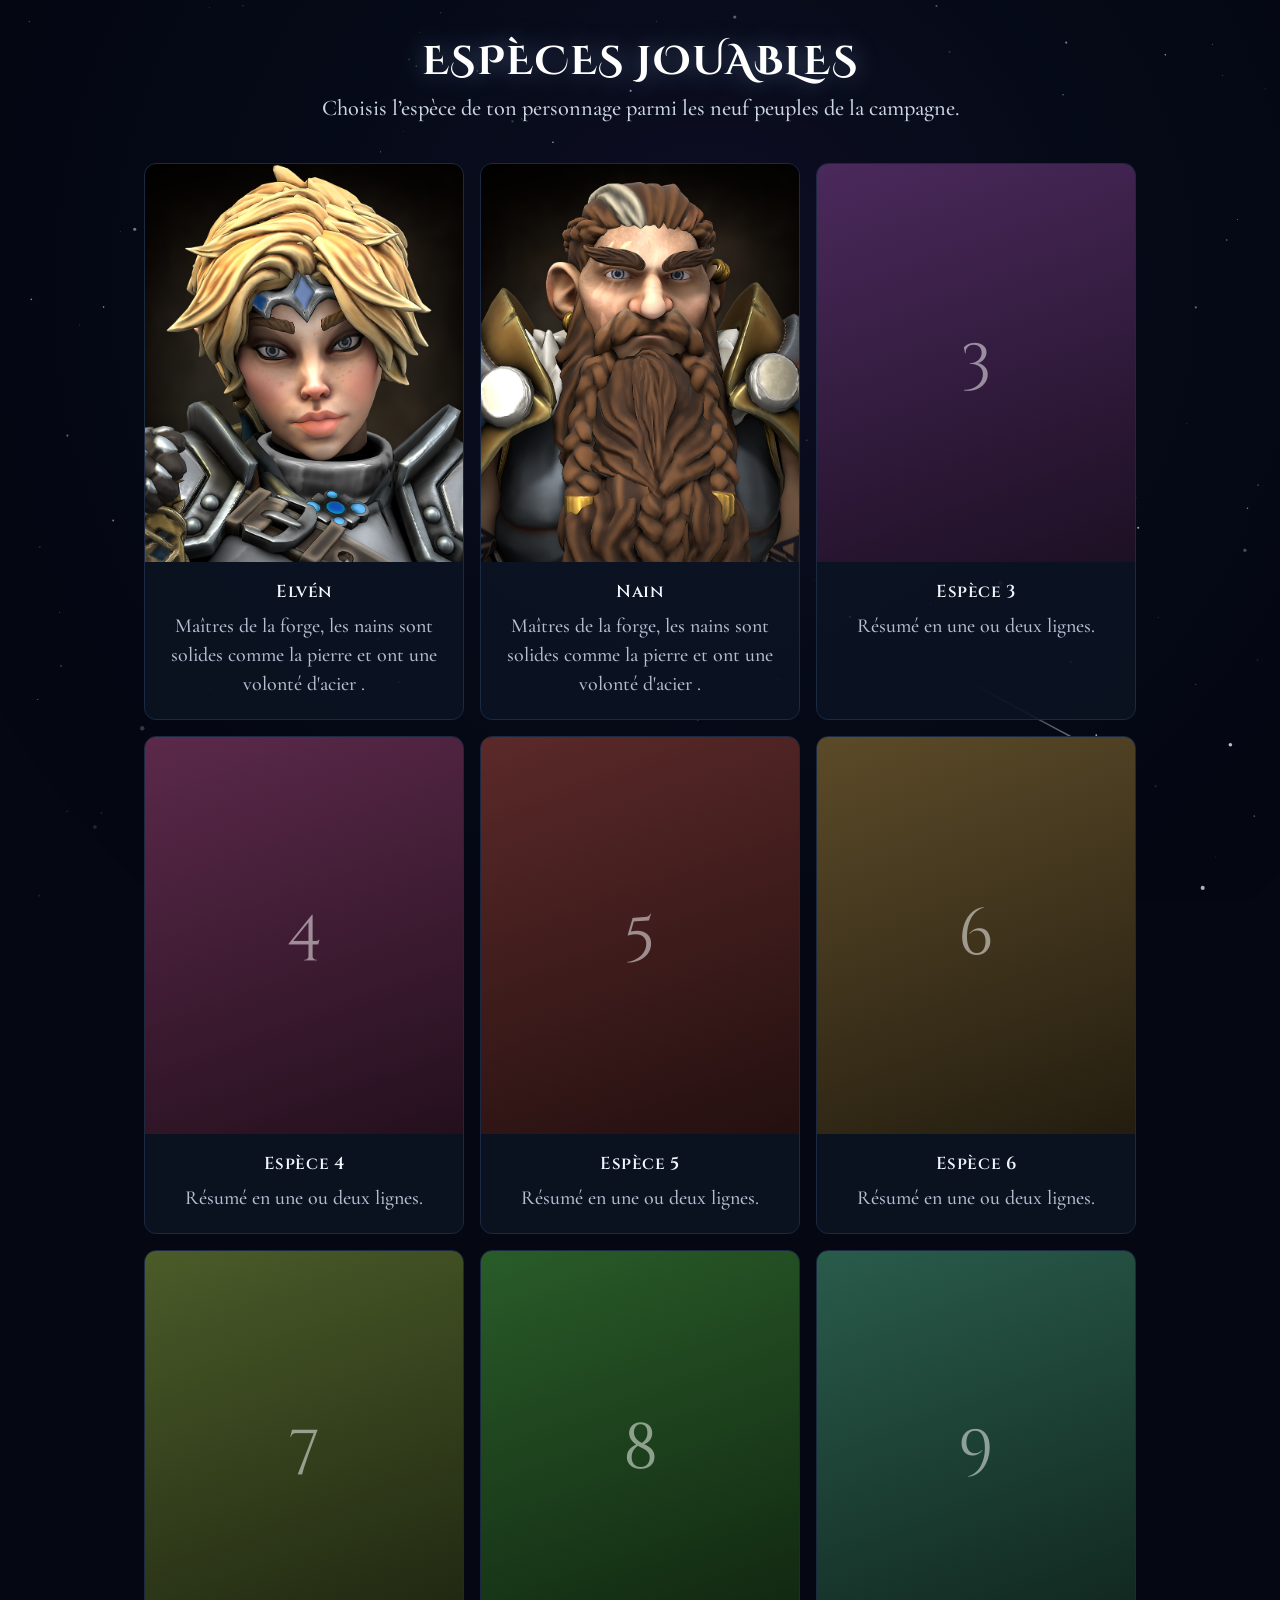
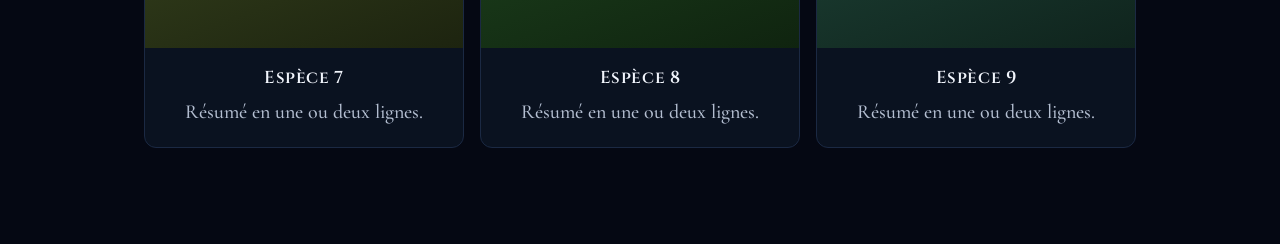
==== index.html @ f1a0ba64 "Modification du texte dans des fichiers js" ====
<!DOCTYPE html>
<html lang="fr">
<head>
<meta charset="utf-8">
<meta name="viewport" content="width=device-width, initial-scale=1, viewport-fit=cover">
<title>Espèces jouables</title>
<link rel="preconnect" href="https://fonts.googleapis.com">
<link rel="preconnect" href="https://fonts.gstatic.com" crossorigin>
<link rel="stylesheet" href="https://fonts.googleapis.com/css2?family=Cinzel:wght@600&family=Cinzel+Decorative:wght@700&family=Cormorant+Garamond:ital,wght@0,500;0,600;1,500&family=Inter:wght@400;500;600&display=swap">
<style>
:root{--bg:#050813;--panel:#0c1424;--panel-2:#101b30;--line:#1b2943;--text:#e9eef7;--muted:#b3bed0;--accent:#86cdf5;
--accent-soft:color-mix(in srgb,var(--accent) 14%,var(--bg));--accent-line:color-mix(in srgb,var(--accent) 38%,var(--bg));
--f-display:'Cinzel Decorative','Cinzel',Georgia,serif;--f-head:'Cinzel',Georgia,serif;--f-prose:'Cormorant Garamond',Georgia,serif;--f-ui:'Inter',system-ui,-apple-system,'Segoe UI',sans-serif;color-scheme:dark}
*{box-sizing:border-box}
html{scroll-padding-top:env(safe-area-inset-top,0px)}
body{margin:0;background:var(--bg);color:var(--text);font:15px/1.6 var(--f-ui);-webkit-font-smoothing:antialiased}
a{color:inherit}
:focus-visible{outline:2px solid var(--accent);outline-offset:2px}
#sky{position:fixed;inset:0;width:100%;height:100%;z-index:0;pointer-events:none}
.page{position:relative;z-index:1;max-width:1080px;margin:0 auto;min-height:100vh;padding:40px max(20px,env(safe-area-inset-right,0px)) 96px max(20px,env(safe-area-inset-left,0px))}
.page.wide{max-width:none;padding-inline:clamp(20px,4vw,64px)}
.tagline{margin:0;font-family:var(--f-prose);font-size:1.4rem;font-weight:500;line-height:1.4;color:#cdd6e5}
/* Accueil */
.pagehead{display:grid;justify-items:center;gap:8px;text-align:center;margin-bottom:40px}
.pagehead h1{margin:0;font-family:var(--f-display);font-weight:700;font-size:clamp(1.6rem,4.5vw,2.5rem);line-height:1.1;letter-spacing:.04em;text-transform:uppercase;color:#fff;text-shadow:0 0 24px rgba(160,200,255,.4);text-wrap:balance}
.grid{display:flex;flex-wrap:wrap;justify-content:center;gap:16px}
.card{flex:1 1 260px;max-width:320px;min-width:0;display:flex;flex-direction:column;text-align:center;overflow:hidden;border:1px solid var(--line);border-radius:12px;background:color-mix(in srgb,var(--panel) 86%,transparent);text-decoration:none;transition:border-color .15s,transform .15s}
.card:hover{border-color:var(--accent-line);transform:translateY(-2px)}
.card-img{width:100%;aspect-ratio:4/5;display:grid;place-items:center;overflow:hidden;background:linear-gradient(160deg,hsl(var(--h) 38% 26%),hsl(var(--h) 40% 10%))}
.card-img span{font-family:var(--f-display);font-size:4rem;color:rgba(255,255,255,.5)}
.card-img img{display:block;width:100%;height:100%;object-fit:cover;transition:transform .3s}
.card:hover .card-img img{transform:scale(1.04)}
.card-body{display:grid;gap:6px;padding:16px 18px 20px}
.card h3{margin:0;font-family:var(--f-head);font-weight:600;font-size:1.08rem;letter-spacing:.03em;color:#f1f5fc}
.card p{margin:0;font-family:var(--f-prose);font-weight:500;font-size:1.25rem;line-height:1.45;color:var(--muted);display:-webkit-box;-webkit-line-clamp:3;-webkit-box-orient:vertical;overflow:hidden}
/* Fiche */
.crumbs{display:flex;flex-wrap:wrap;align-items:center;gap:8px;margin-bottom:22px;font-size:13px;color:var(--muted)}
.crumbs a{color:var(--accent);text-decoration:none}.crumbs a:hover{text-decoration:underline}
.col{min-width:0}
.ph{margin-bottom:28px}
.eyebrow{margin:0 0 6px;font-size:11px;letter-spacing:.18em;text-transform:uppercase;color:var(--accent);font-weight:600}
.ph h1{margin:0;font-family:var(--f-head);font-weight:600;font-size:clamp(1.8rem,5vw,2.8rem);letter-spacing:.03em;line-height:1.15;overflow-wrap:anywhere}
.lede{margin:10px 0 0;font-family:var(--f-prose);font-style:italic;font-weight:500;font-size:1.45rem;color:#d0d9e8}
.tags{display:flex;flex-wrap:wrap;gap:6px;margin-top:14px}
.tag{padding:3px 10px;border:1px solid var(--accent-line);background:var(--accent-soft);color:var(--accent);font-size:11px;letter-spacing:.1em;text-transform:uppercase;font-weight:600;border-radius:4px}
.entry-grid{display:grid;grid-template-columns:minmax(0,1fr) clamp(300px,24vw,400px);gap:clamp(24px,4vw,56px);align-items:start}
.prose{min-width:0;font-family:var(--f-prose);font-size:1.45rem;font-weight:500;line-height:1.65;color:#f3f6fb;text-rendering:optimizeLegibility}
.prose p{margin:0 0 1em}
.prose h3{margin:1.8em 0 .5em;font-family:var(--f-head);font-weight:600;font-size:1.02rem;letter-spacing:.1em;text-transform:uppercase;color:var(--accent)}
.prose h3:first-child{margin-top:0}
.lvl{display:inline-block;margin-right:8px;padding:1px 8px;border-radius:4px;background:var(--panel-2);border:1px solid var(--line);font:600 11px/1.6 var(--f-ui);letter-spacing:.08em;text-transform:uppercase;color:var(--accent);vertical-align:2px}
.tablewrap{overflow-x:auto;border:1px solid var(--line);border-radius:12px;background:color-mix(in srgb,var(--panel) 80%,transparent)}
.dons{width:100%;border-collapse:collapse;font-size:1.25rem;line-height:1.45}
.dons th,.dons td{padding:12px 14px;text-align:left;vertical-align:top;border-bottom:1px solid var(--line)}
.dons tbody tr:last-child>*{border-bottom:0}
.dons thead th{background:var(--panel-2);font:600 11px/1.4 var(--f-ui);letter-spacing:.12em;text-transform:uppercase;color:var(--accent)}
.dons .d-lvl{width:1%;white-space:nowrap}
.dons .d-lvl .lvl{margin:0}
.dons .d-name{font-family:var(--f-head);font-weight:600;font-size:1.1rem;letter-spacing:.02em;color:#f1f5fc}
.dons .d-row{cursor:pointer;transition:background .15s}
.dons .d-row:hover{background:var(--accent-soft)}
.d-btn{display:flex;width:100%;align-items:center;justify-content:space-between;gap:12px;margin:0;padding:0;border:0;background:none;color:inherit;font:inherit;text-align:left;cursor:pointer}
.d-btn i{flex:none;width:8px;height:8px;margin:-3px 4px 0 0;border:solid var(--accent);border-width:0 2px 2px 0;transform:rotate(45deg);transition:transform .2s}
.d-link{text-decoration:none}
.d-link i{margin-top:0;transform:rotate(-45deg);transition:transform .2s}
.dons .d-row:hover .d-link i{transform:translateX(3px) rotate(-45deg)}
.body{min-width:0}
.tabs{display:flex;flex-wrap:wrap;gap:4px;margin:0 0 26px;border-bottom:1px solid var(--line)}
.tabs a{display:inline-flex;align-items:center;gap:8px;margin-bottom:-1px;padding:11px 16px;border-bottom:2px solid transparent;font:600 12px/1 var(--f-ui);letter-spacing:.12em;text-transform:uppercase;color:var(--muted);text-decoration:none;white-space:nowrap;transition:color .15s}
.tabs a:hover{color:var(--text)}
.tabs a[aria-current="page"]{color:var(--accent);border-bottom-color:var(--accent)}
.tabs small{padding:1px 7px;border-radius:10px;background:var(--panel-2);border:1px solid var(--line);font:600 10px/1.6 var(--f-ui);letter-spacing:.04em;color:var(--muted)}
.legacy{margin-left:8px;padding:1px 7px;border:1px solid var(--line);border-radius:4px;font:600 10px/1.6 var(--f-ui);font-style:normal;letter-spacing:.08em;text-transform:uppercase;color:var(--muted)}
.filtres{display:flex;flex-wrap:wrap;align-items:center;gap:10px;margin-bottom:12px}
.filtres input[type=search],.filtres select{height:40px;padding:0 12px;border:1px solid var(--line);border-radius:8px;background:var(--panel-2);color:var(--text);font:500 14px var(--f-ui)}
.filtres input[type=search]{flex:1 1 200px;min-width:0}
.filtres select{flex:0 1 170px;min-width:0}
.f-chk{display:inline-flex;align-items:center;gap:8px;font:500 14px var(--f-ui);color:var(--text);cursor:pointer}
.f-chk input{width:16px;height:16px;accent-color:var(--accent)}
.f-bar{display:flex;flex-wrap:wrap;align-items:center;justify-content:space-between;gap:10px;margin-bottom:16px}
.f-bar div{display:flex;flex-wrap:wrap;gap:6px}
.prose .f-count{margin:0;font:500 13px var(--f-ui);color:var(--muted)}
.prose .f-none{font:500 14px var(--f-ui);color:var(--muted)}
.f-btn{height:34px;padding:0 12px;border:1px solid var(--line);border-radius:8px;background:none;color:var(--muted);font:600 12px var(--f-ui);cursor:pointer}
.f-btn:hover{color:var(--text);border-color:var(--accent-line)}
.grp{margin:0 0 14px;border:1px solid var(--line);border-radius:12px;overflow:hidden;background:color-mix(in srgb,var(--panel) 80%,transparent)}
.grp[hidden],.d-row[hidden]{display:none}
.grp summary{display:flex;align-items:center;gap:10px;padding:13px 16px;list-style:none;cursor:pointer;background:var(--panel-2);font:600 12px/1 var(--f-ui);letter-spacing:.12em;text-transform:uppercase;color:var(--accent)}
.grp summary::-webkit-details-marker{display:none}
.grp summary::after{content:"";margin-left:auto;width:8px;height:8px;border:solid var(--accent);border-width:0 2px 2px 0;transform:rotate(45deg);transition:transform .2s}
.grp[open] summary::after{transform:rotate(-135deg)}
.grp summary .lvl{margin:0}
.g-count{padding:1px 8px;border:1px solid var(--line);border-radius:10px;font:600 10px/1.6 var(--f-ui);letter-spacing:.04em;color:var(--muted)}
.grp .tablewrap{border:0;border-top:1px solid var(--line);border-radius:0;background:none}
.dons .d-pre,.dons .d-src{font-size:1.05rem;color:#c3cde0}
.dons .d-src{white-space:nowrap}
.herit tbody tr:nth-child(odd){background:color-mix(in srgb,var(--panel) 92%,transparent)}
.herit tbody tr:nth-child(even){background:color-mix(in srgb,var(--accent) 10%,var(--panel-2))}
.herit .d-name{width:24%;min-width:150px}
.h-src{display:block;margin-top:5px;font:500 11px/1.4 var(--f-ui);letter-spacing:.03em;color:var(--muted)}
.herit .h-txt{min-width:280px;font-size:1.15rem;line-height:1.5;color:#f3f6fb}
.herit .h-txt p{margin:0 0 .6em}
.herit .h-txt p:last-child{margin:0}
.infobox{position:relative;border:1px solid var(--line);border-radius:12px;overflow:hidden;background:color-mix(in srgb,var(--panel) 90%,transparent)}
.ib-head{display:grid;gap:2px;padding:14px 16px;background:var(--panel-2);border-bottom:1px solid var(--line)}
.ib-head span{font-size:11px;letter-spacing:.16em;text-transform:uppercase;color:var(--accent);font-weight:600}
.ib-head strong{font-family:var(--f-head);font-size:1.1rem;font-weight:600;letter-spacing:.03em}
.infobox dl{display:grid;grid-template-columns:minmax(90px,38%) minmax(0,1fr);gap:10px 14px;margin:0;padding:16px}
.infobox dt{font-size:11px;letter-spacing:.1em;text-transform:uppercase;color:var(--muted);padding-top:3px}
.infobox dd{margin:0;font-family:var(--f-prose);font-weight:500;font-size:1.25rem;line-height:1.35;color:#f3f6fb}
.refs{margin-top:48px;display:flex;flex-wrap:wrap;gap:12px}
.chip{display:inline-flex;flex-direction:column;padding:8px 14px;border:1px solid var(--line);border-radius:10px;background:color-mix(in srgb,var(--panel) 86%,transparent);text-decoration:none;font-weight:500}
.chip:hover{border-color:var(--accent-line)}
.chip small{font-size:10px;letter-spacing:.14em;text-transform:uppercase;color:var(--accent)}
@media (max-width:900px){.tabs{flex-wrap:nowrap;overflow-x:auto}.entry-grid{grid-template-columns:minmax(0,1fr) 230px;gap:22px}.infobox dl{grid-template-columns:minmax(0,1fr);gap:0;padding:12px 14px}.infobox dt{padding:8px 0 0}.infobox dd{padding-bottom:2px}.ib-head{padding:12px 14px}.page{padding-top:24px}}
@media (max-width:640px){.entry-grid{grid-template-columns:minmax(0,1fr);gap:24px}.col{display:contents}.infobox{order:1}.body{order:2}.infobox .card-img{aspect-ratio:16/7;max-height:200px}.infobox .card-img img{object-position:50% 25%}.infobox .card-img span{font-size:2.5rem}.infobox dl{grid-template-columns:minmax(90px,38%) minmax(0,1fr);gap:10px 14px;padding:16px}.infobox dt{padding-top:3px}}
@media (prefers-reduced-motion:reduce){*{transition:none!important}}
</style>
</head>
<body>
<canvas id="sky" aria-hidden="true"></canvas>
<main class="page" id="view"></main>
<script src="data/elven_ancestry.js"></script>
<script src="data/elven_dons.js"></script>
<script src="data/elven_heritages.js"></script>
<script src="data/nain_ancestry.js"></script>
<script src="data/nain_dons.js"></script>
<script src="data/nain_heritages.js"></script>
<script src="data/page.js"></script>
<script>
  ELVÉN.heritages = ELVÉN_HERITAGES;
  ELVÉN.dons = ELVÉN_DONS;
</script>
<script>
  NAIN.heritages = NAIN_HERITAGES;
  NAIN.dons = NAIN_DONS;
</script>
<script>
/* ===== MODIFIE ICI : une entrée par espèce =====
   nom, image (chemin ou lien, ex. "images/elfe.jpg"), accroche, resume (texte de la carte),
   description (paragraphes), tags (traits PF2e), pv, taille, vitesse, bonus, defauts, vision,
   langues, languesSup, infos (lignes supplémentaires [libellé, valeur]),
   capacites / heritages (titre + texte), dons (niveau + titre + texte).
   Un champ laissé vide n’est pas affiché. */

const ESPECES=[ELVÉN,NAIN,...[3,4,5,6,7,8,9].map(n=>({
  nom:"Espèce "+n,
  image:"",
  accroche:"Une courte phrase d’ambiance",
  resume:"Résumé en une ou deux lignes.",
  description:["Premier paragraphe de description : apparence, culture, place dans le monde.","Deuxième paragraphe si besoin."],
  tags:["Humanoïde"],
  pv:"8",
  taille:"M",
  vitesse:"7,5 m",
  bonus:"Libre, Libre",
  defauts:"Aucun",
  vision:"Normale",
  langues:"Commun",
  languesSup:"Selon l’Intelligence",
  infos:[],
  capacites:[{titre:"Capacité spéciale",texte:"Description de la capacité."}],
  heritages:[{titre:"Héritage 1",texte:"Description de l’héritage."},{titre:"Héritage 2",texte:"Description de l’héritage."}],
  dons:[{niveau:1,titre:"Don d’ascendance",texte:"Description du don."},{niveau:5,titre:"Don d’ascendance",texte:"Description du don."}]
}))];
/* ===== FIN DE LA ZONE À MODIFIER ===== */

const view=document.getElementById("view");
const esc=s=>String(s).replace(/[&<>"]/g,c=>({"&":"&amp;","<":"&lt;",">":"&gt;",'"':"&quot;"}[c]));
const html=s=>String(s); /* contenu : le HTML (<b>, <i>, <a>…) est conservé tel quel */
const txt=s=>String(s).replace(/<[^>]*>/g,""); /* texte sans balises (titre de l’onglet, adresses, recherche) */
const slug=n=>txt(n).toLowerCase().normalize("NFD").replace(/[\u0300-\u036f]/g,"").replace(/[^a-z0-9]+/g,"-").replace(/^-|-$/g,"");
const hue=i=>(i*40+200)%360;
const portrait=(e,i)=>`<div class="card-img" style="--h:${hue(i)}">${e.image?`<img src="${esc(e.image)}" alt="${esc(txt(e.nom))}" loading="lazy">`:`<span>${i+1}</span>`}</div>`;
const section=(t,a)=>a&&a.length?`<h3>${t}</h3>`+a.map(x=>`<p><strong>${html(x.titre)}.</strong> ${html(x.texte)}</p>`).join(""):"";
const liste=(e,k)=>k==="don"?[...(e.dons||[])].sort((x,y)=>x.niveau-y.niveau):k==="heritage"?(e.heritages||[]):[];
const lien=(e,k,x)=>`<a class="d-btn d-link" href="#/${slug(e.nom)}/${k}/${slug(x.titre)}"><span>${html(x.titre)}${x.legacy?` <em class="legacy">Legacy</em>`:""}${(x.traits||[]).includes("Uncommon")?` <em class="legacy">Uncommon</em>`:""}</span><i aria-hidden="true"></i></a>`;
const sousSections=e=>e.heritages&&e.heritages.length?`<div class="tablewrap"><table class="dons herit"><thead><tr><th>Héritage</th><th>Description</th></tr></thead><tbody>`+liste(e,"heritage").map(x=>`<tr><th scope="row" class="d-name">${html(x.titre)}${x.legacy?` <em class="legacy">Legacy</em>`:""}${x.source?`<span class="h-src">${html(x.source)}</span>`:""}</th><td class="h-txt">${[].concat(x.texte).map(t=>`<p>${html(t)}</p>`).join("")}</td></tr>`).join("")+`</tbody></table></div>`:"";
const norm=t=>txt(t).toLowerCase().normalize("NFD").replace(/[\u0300-\u036f]/g,"");
const livre=t=>String(t||"").replace(/\s+pg\..*$/,"").trim();
const F={q:"",r:"",s:"",p:false};
const ligneDon=(e,x)=>`<tr class="d-row" data-n="${esc(norm(x.titre))}" data-r="${(x.traits||[]).includes("Uncommon")?"uncommon":"common"}" data-s="${esc(norm(livre(x.source)))}" data-p="${x.prereq?1:0}"><th scope="row" class="d-name">${lien(e,"don",x)}</th><td class="d-pre">${html(x.prereq||"—")}</td><td class="d-src">${html(livre(x.source))}</td></tr>`;
const feats=e=>{
  if(!(e.dons&&e.dons.length))return"";
  const L=liste(e,"don"),livres=[...new Set(L.map(x=>livre(x.source)).filter(Boolean))].sort(),niveaux=[...new Set(L.map(x=>x.niveau))];
  return `<div class="filtres" role="search"><input type="search" id="f-q" placeholder="Rechercher un don…" aria-label="Rechercher un don" autocomplete="off"><select id="f-rare" aria-label="Rareté"><option value="">Toutes raretés</option><option value="common">Common</option><option value="uncommon">Uncommon</option></select><select id="f-src" aria-label="Livre source"><option value="">Tous les livres</option>${livres.map(l=>`<option value="${esc(norm(l))}">${html(l)}</option>`).join("")}</select><label class="f-chk"><input type="checkbox" id="f-pre"> Sans prérequis</label></div>
  <div class="f-bar"><p class="f-count" id="f-count" aria-live="polite"></p><div><button type="button" class="f-btn" id="f-reset">Réinitialiser</button><button type="button" class="f-btn" data-fold="open">Tout déplier</button><button type="button" class="f-btn" data-fold="close">Tout replier</button></div></div>`
  +niveaux.map(n=>{const g=L.filter(x=>x.niveau===n);return `<details class="grp" open><summary><span class="lvl">${html(n)}</span>Niveau ${html(n)}<span class="g-count">${g.length}</span></summary><div class="tablewrap"><table class="dons"><thead><tr><th>Don</th><th>Prérequis</th><th>Source</th></tr></thead><tbody>${g.map(x=>ligneDon(e,x)).join("")}</tbody></table></div></details>`}).join("")
  +`<p class="f-none" id="f-none" hidden>Aucun don ne correspond à ces filtres.</p>`;
};
function filtrer(){
  const q=norm(F.q).trim();let tot=0,vis=0;
  view.querySelectorAll(".grp").forEach(g=>{
    let n=0;
    g.querySelectorAll(".d-row").forEach(r=>{tot++;const d=r.dataset,ok=(!q||d.n.includes(q))&&(!F.r||d.r===F.r)&&(!F.s||d.s===F.s)&&(!F.p||d.p==="0");r.hidden=!ok;if(ok)n++});
    g.hidden=n===0;vis+=n;const c=g.querySelector(".g-count");if(c)c.textContent=n;
  });
  const c=document.getElementById("f-count");if(c)c.textContent=vis===tot?tot+" dons":vis+" / "+tot+" dons";
  const z=document.getElementById("f-none");if(z)z.hidden=vis>0;
}
function initFiltres(){
  const set=(id,k,v)=>{const el=document.getElementById(id);if(el)el[k]=v};
  set("f-q","value",F.q);set("f-rare","value",F.r);set("f-src","value",F.s);set("f-pre","checked",F.p);
  filtrer();
}
view.addEventListener("input",e=>{if(e.target.id==="f-q"){F.q=e.target.value;filtrer()}});
view.addEventListener("change",e=>{const t=e.target;if(t.id==="f-rare")F.r=t.value;else if(t.id==="f-src")F.s=t.value;else if(t.id==="f-pre")F.p=t.checked;else return;filtrer()});
view.addEventListener("click",e=>{
  const b=e.target.closest("button");if(!b)return;
  if(b.id==="f-reset"){Object.assign(F,{q:"",r:"",s:"",p:false});initFiltres()}
  else if(b.dataset.fold)view.querySelectorAll(".grp").forEach(g=>g.open=b.dataset.fold==="open");
});
const STATS=[["pv","Points de vie"],["taille","Taille"],["vitesse","Vitesse"],["bonus","Bonus de carac."],["defauts","Défaut de carac."],["vision","Vision"],["langues","Langues"]];

function accueil(){
  document.title=txt(TITRE);
  view.className="page";
  view.innerHTML=`<header class="pagehead"><h1>${html(TITRE)}</h1><p class="tagline">${html(INTRO)}</p></header>
  <div class="grid">${ESPECES.map((e,i)=>`<a class="card" href="#/${slug(e.nom)}">${portrait(e,i)}<div class="card-body"><h3>${html(e.nom)}</h3><p>${html(e.resume)}</p></div></a>`).join("")}</div>`;
}
const ONGLETS=[["presentation","Présentation"],["heritages","Héritages"],["dons","Dons"]];
const descr=t=>typeof t==="string"?`<p>${html(t)}</p>`:`<h3>${html(t.titre)}</h3>${[].concat(t.texte).map(p=>`<p>${html(p)}</p>`).join("")}`;
function fiche(i,tab="presentation"){
  const e=ESPECES[i],p=ESPECES[(i+ESPECES.length-1)%ESPECES.length],n=ESPECES[(i+1)%ESPECES.length];
  const rows=[...STATS.map(([k,l])=>[l,e[k]]),...(e.infos||[])].filter(([,v])=>v);
  const panneaux={
    presentation:()=>(e.description||[]).map(descr).join("")+section("Capacités spéciales",e.capacites),
    heritages:()=>sousSections(e)||"<p>Aucun héritage renseigné.</p>",
    dons:()=>feats(e)||"<p>Aucun don renseigné.</p>"
  };
  const nb={heritages:(e.heritages||[]).length,dons:(e.dons||[]).length};
  document.title=txt(e.nom+" – "+TITRE);
  view.className="page wide";
  view.innerHTML=`<div class="crumbs"><a href="#/">Accueil</a><span>›</span><span>${html(e.nom)}</span></div>
  <div class="entry-grid"><div class="col"><div class="ph"><p class="eyebrow">Espèce</p><h1>${html(e.nom)}</h1><p class="lede">${html(e.accroche)}</p><div class="tags">${(e.tags||[]).map(t=>`<span class="tag">${html(t)}</span>`).join("")}</div></div>
  <div class="body"><nav class="tabs" aria-label="Sections de la fiche">${ONGLETS.map(([k,l])=>`<a href="#/${slug(e.nom)}${k==="presentation"?"":"/"+k}"${k===tab?' aria-current="page"':""}>${l}${nb[k]?`<small>${nb[k]}</small>`:""}</a>`).join("")}</nav>
  <div class="prose">${panneaux[tab]()}</div></div></div>
  <aside class="infobox">${portrait(e,i)}<div class="ib-head"><span>Espèce</span><strong>${html(e.nom)}</strong></div><dl>${rows.map(([k,v])=>`<dt>${html(k)}</dt><dd>${html(v)}</dd>`).join("")}</dl></aside></div>
  <div class="refs"><a class="chip" href="#/${slug(p.nom)}"><small>Précédente</small>${html(p.nom)}</a><a class="chip" href="#/${slug(n.nom)}"><small>Suivante</small>${html(n.nom)}</a></div>`;
  if(tab==="dons")initFiltres();
}
function detail(i,k,j){
  const e=ESPECES[i],L=liste(e,k),x=L[j],p=L[(j+L.length-1)%L.length],n=L[(j+1)%L.length];
  const label=k==="don"?"Don d’ascendance":"Héritage",u=y=>`#/${slug(e.nom)}/${k}/${slug(y.titre)}`;
  document.title=txt(x.titre+" – "+e.nom+" – "+TITRE);
  view.className="page";
  view.innerHTML=`<div class="crumbs"><a href="#/">Accueil</a><span>›</span><a href="#/${slug(e.nom)}">${html(e.nom)}</a><span>›</span><span>${html(x.titre)}</span></div>
  <div class="ph"><p class="eyebrow">${label} · ${html(e.nom)}</p><h1>${html(x.titre)}</h1>${(tg=>tg.length?`<div class="tags">${tg.map(t=>`<span class="tag">${html(t)}</span>`).join("")}</div>`:"")([...(k==="don"?["Niveau "+x.niveau]:[]),...(x.action?[x.action]:[]),...(x.traits||[]),...(x.legacy?["Legacy Content"]:[])])}</div>
  <div class="prose">${x.prereq?`<p><strong>Prerequisites</strong> ${html(x.prereq)}</p>`:""}${(x.meta||[]).map(([a,b])=>`<p><strong>${html(a)}</strong> ${html(b)}</p>`).join("")}${[].concat(x.texte).map(t=>`<p>${html(t)}</p>`).join("")}${x.source?`<p><em>Source: ${html(x.source)}</em></p>`:""}</div>
  <div class="refs"><a class="chip" href="#/${slug(e.nom)}/${k==="don"?"dons":"heritages"}"><small>Retour</small>${k==="don"?"Dons":"Héritages"} · ${html(e.nom)}</a>${L.length>1?`<a class="chip" href="${u(p)}"><small>Précédent</small>${html(p.titre)}</a><a class="chip" href="${u(n)}"><small>Suivant</small>${html(n.titre)}</a>`:""}</div>`;
}
function route(){
  const q=location.hash.replace(/^#\/?/,"").split("/").map(decodeURIComponent);
  const i=ESPECES.findIndex(e=>slug(e.nom)===q[0]);
  const j=i>=0?liste(ESPECES[i],q[1]).findIndex(x=>slug(x.titre)===q[2]):-1;
  j>=0?detail(i,q[1],j):i>=0?fiche(i,["heritages","dons"].includes(q[1])?q[1]:"presentation"):accueil();
  scrollTo(0,0);
}
view.addEventListener("click",e=>{const r=e.target.closest(".d-row");if(!r||e.target.closest("a"))return;const a=r.querySelector("a");if(a)a.click()});
addEventListener("hashchange",route);
route();

/* Ciel étoilé */
(()=>{
  const c=document.getElementById("sky"),x=c.getContext("2d"),RM=matchMedia("(prefers-reduced-motion: reduce)").matches;
  let W,H,stars=[],shots=[],last=0,next=0,raf=0;
  function build(){
    const d=Math.min(devicePixelRatio||1,2);W=innerWidth;H=innerHeight;c.width=W*d;c.height=H*d;x.setTransform(d,0,0,d,0,0);
    stars=Array.from({length:Math.min(900,Math.round(W*H/7500))},()=>{const b=Math.random()<.06;return{x:Math.random()*W,y:Math.random()*H,r:b?1.5+Math.random()*.8:.35+Math.random()*.75,a:.3+Math.random()*.6,ph:Math.random()*6.28,sp:.5+Math.random()*1.5,b}});
    draw(0,0);
  }
  function draw(t,dt){
    x.clearRect(0,0,W,H);
    const g=x.createRadialGradient(W*.55,H*.32,0,W*.55,H*.32,Math.max(W,H)*.65);
    g.addColorStop(0,"rgba(72,52,130,.17)");g.addColorStop(.5,"rgba(24,40,90,.07)");g.addColorStop(1,"rgba(5,8,19,0)");
    x.globalAlpha=1;x.fillStyle=g;x.fillRect(0,0,W,H);
    for(const s of stars){const tw=RM?1:.62+.38*Math.sin(t/1000*s.sp+s.ph);x.globalAlpha=Math.min(1,s.a*tw);x.fillStyle=s.b?"#fff":"#d9e6ff";x.beginPath();x.arc(s.x,s.y,s.r,0,6.2832);x.fill()}
    x.globalAlpha=1;
    for(let k=shots.length-1;k>=0;k--){
      const o=shots[k];o.age+=dt;if(o.age>o.life){shots.splice(k,1);continue}
      const hx=o.x+o.vx*o.age,hy=o.y+o.vy*o.age,sp=Math.hypot(o.vx,o.vy),tx=hx-o.vx/sp*o.len,ty=hy-o.vy/sp*o.len;
      const lg=x.createLinearGradient(tx,ty,hx,hy);lg.addColorStop(0,"rgba(255,255,255,0)");lg.addColorStop(1,"#fff");
      x.globalAlpha=Math.sin(Math.PI*o.age/o.life);x.strokeStyle=lg;x.lineWidth=1.5;x.beginPath();x.moveTo(tx,ty);x.lineTo(hx,hy);x.stroke();
    }
    x.globalAlpha=1;
  }
  function loop(t){
    const dt=Math.min(.05,(t-last)/1000||0);last=t;
    if(t>next){const a=(28+Math.random()*14)*Math.PI/180,sp=650+Math.random()*350;shots.push({x:Math.random()*W*.8,y:Math.random()*H*.45,vx:Math.cos(a)*sp,vy:Math.sin(a)*sp,age:0,life:.8+Math.random()*.6,len:110+Math.random()*90});next=t+3500+Math.random()*5500}
    draw(t,dt);raf=requestAnimationFrame(loop);
  }
  build();
  const go=()=>{raf=requestAnimationFrame(t=>{last=t;next=t+1500;loop(t)})};
  if(!RM){go();document.addEventListener("visibilitychange",()=>{cancelAnimationFrame(raf);if(!document.hidden)go()})}
  let rt;addEventListener("resize",()=>{clearTimeout(rt);rt=setTimeout(()=>{if(Math.abs(innerWidth-W)>40||innerHeight-H>150)build()},200)});
})();
</script>
</body>
</html>
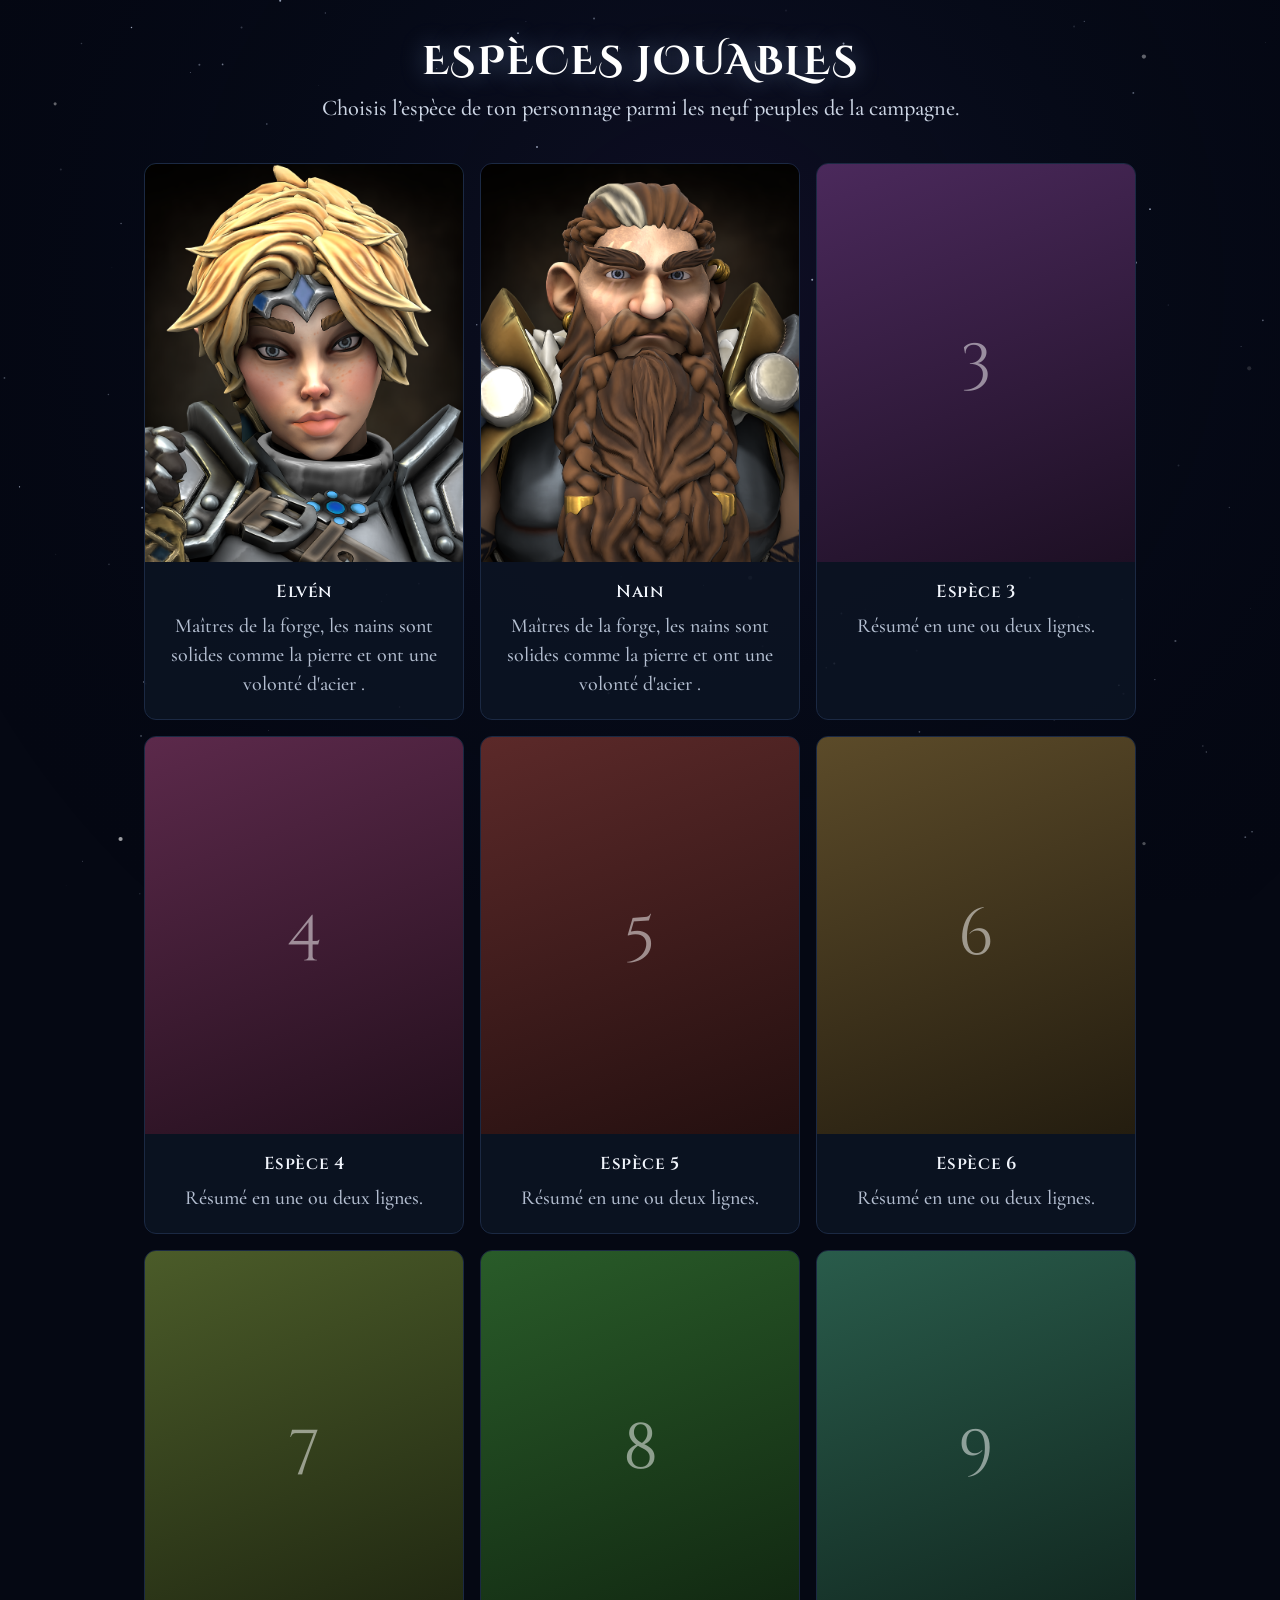
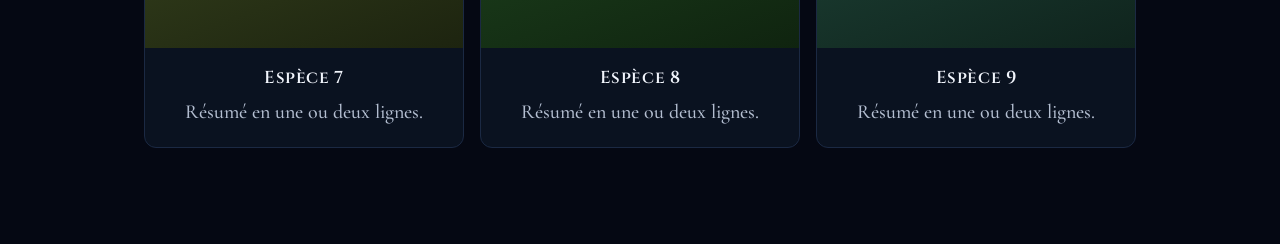
==== commit d6046b50: "Correction du css pour le rendre responsive" ====
--- a/index.html
+++ b/index.html
@@ -115,6 +115,73 @@
 @media (max-width:900px){.tabs{flex-wrap:nowrap;overflow-x:auto}.entry-grid{grid-template-columns:minmax(0,1fr) 230px;gap:22px}.infobox dl{grid-template-columns:minmax(0,1fr);gap:0;padding:12px 14px}.infobox dt{padding:8px 0 0}.infobox dd{padding-bottom:2px}.ib-head{padding:12px 14px}.page{padding-top:24px}}
 @media (max-width:640px){.entry-grid{grid-template-columns:minmax(0,1fr);gap:24px}.col{display:contents}.infobox{order:1}.body{order:2}.infobox .card-img{aspect-ratio:16/7;max-height:200px}.infobox .card-img img{object-position:50% 25%}.infobox .card-img span{font-size:2.5rem}.infobox dl{grid-template-columns:minmax(90px,38%) minmax(0,1fr);gap:10px 14px;padding:16px}.infobox dt{padding-top:3px}}
 @media (prefers-reduced-motion:reduce){*{transition:none!important}}
+/* ===== Ajustements responsive ===== */
+
+/* Tailles de texte qui s'adaptent à l'écran */
+.prose{font-size:clamp(1.2rem,1.05rem + .6vw,1.45rem)}
+.lede{font-size:clamp(1.2rem,1.05rem + .5vw,1.45rem)}
+.tagline{font-size:clamp(1.15rem,1rem + .5vw,1.4rem)}
+.dons,.infobox dd,.card p{font-size:clamp(1.1rem,1rem + .4vw,1.25rem)}
+
+/* Titre d'accueil : pas de débordement */
+.pagehead h1{overflow-wrap:anywhere}
+
+/* Hauteur d'écran correcte sur mobile */
+.page{min-height:100vh;min-height:100dvh}
+
+/* Pas d'effet de survol sur les écrans tactiles */
+@media (hover:none){
+  .card:hover{transform:none}
+  .card:hover .card-img img{transform:none}
+}
+
+/* Tablette : une seule colonne plus tôt */
+@media (max-width:800px){
+  .entry-grid{grid-template-columns:minmax(0,1fr);gap:24px}
+  .col{display:contents}
+  .infobox{order:1}
+  .body{order:2}
+  .infobox dl{grid-template-columns:minmax(90px,38%) minmax(0,1fr);gap:10px 14px;padding:16px}
+  .infobox dt{padding-top:3px}
+  .infobox .card-img{aspect-ratio:16/7;max-height:200px}
+  .infobox .card-img img{object-position:50% 25%}
+  .infobox .card-img span{font-size:2.5rem}
+}
+
+/* Mobile : les tableaux deviennent des cartes empilées */
+@media (max-width:640px){
+  .dons thead{display:none}
+  .dons,.dons tbody,.dons tr,.dons td{display:block;width:100%}
+  .dons tr{padding:12px 14px;border-bottom:1px solid var(--line)}
+  .dons tbody tr:last-child{border-bottom:0}
+  .dons th,.dons td{padding:2px 0;border:0}
+  .dons .d-lvl{width:auto}
+  .dons .d-src{white-space:normal}
+  .herit .d-name{width:100%;min-width:0}
+  .herit .h-txt{min-width:0}
+}
+
+/* Cibles tactiles plus confortables */
+@media (pointer:coarse){
+  .f-btn,.filtres input[type=search],.filtres select{height:44px}
+  .tabs a{padding-block:14px}
+  .f-chk input{width:20px;height:20px}
+}
+
+/* Image de la fiche d'espèce */
+@media (max-width:800px){
+  .infobox .card-img{aspect-ratio:auto;max-height:none}
+  .infobox .card-img img{
+    width:auto;
+    max-width:100%;
+    height:auto;
+    max-height:min(60vh,420px);
+    margin-inline:auto;
+    object-fit:contain;
+  }
+  /* S'il n'y a pas d'image : la lettre sur fond coloré garde un bandeau */
+  .infobox .card-img:not(:has(img)){aspect-ratio:16/7;max-height:200px}
+}
 </style>
 </head>
 <body>
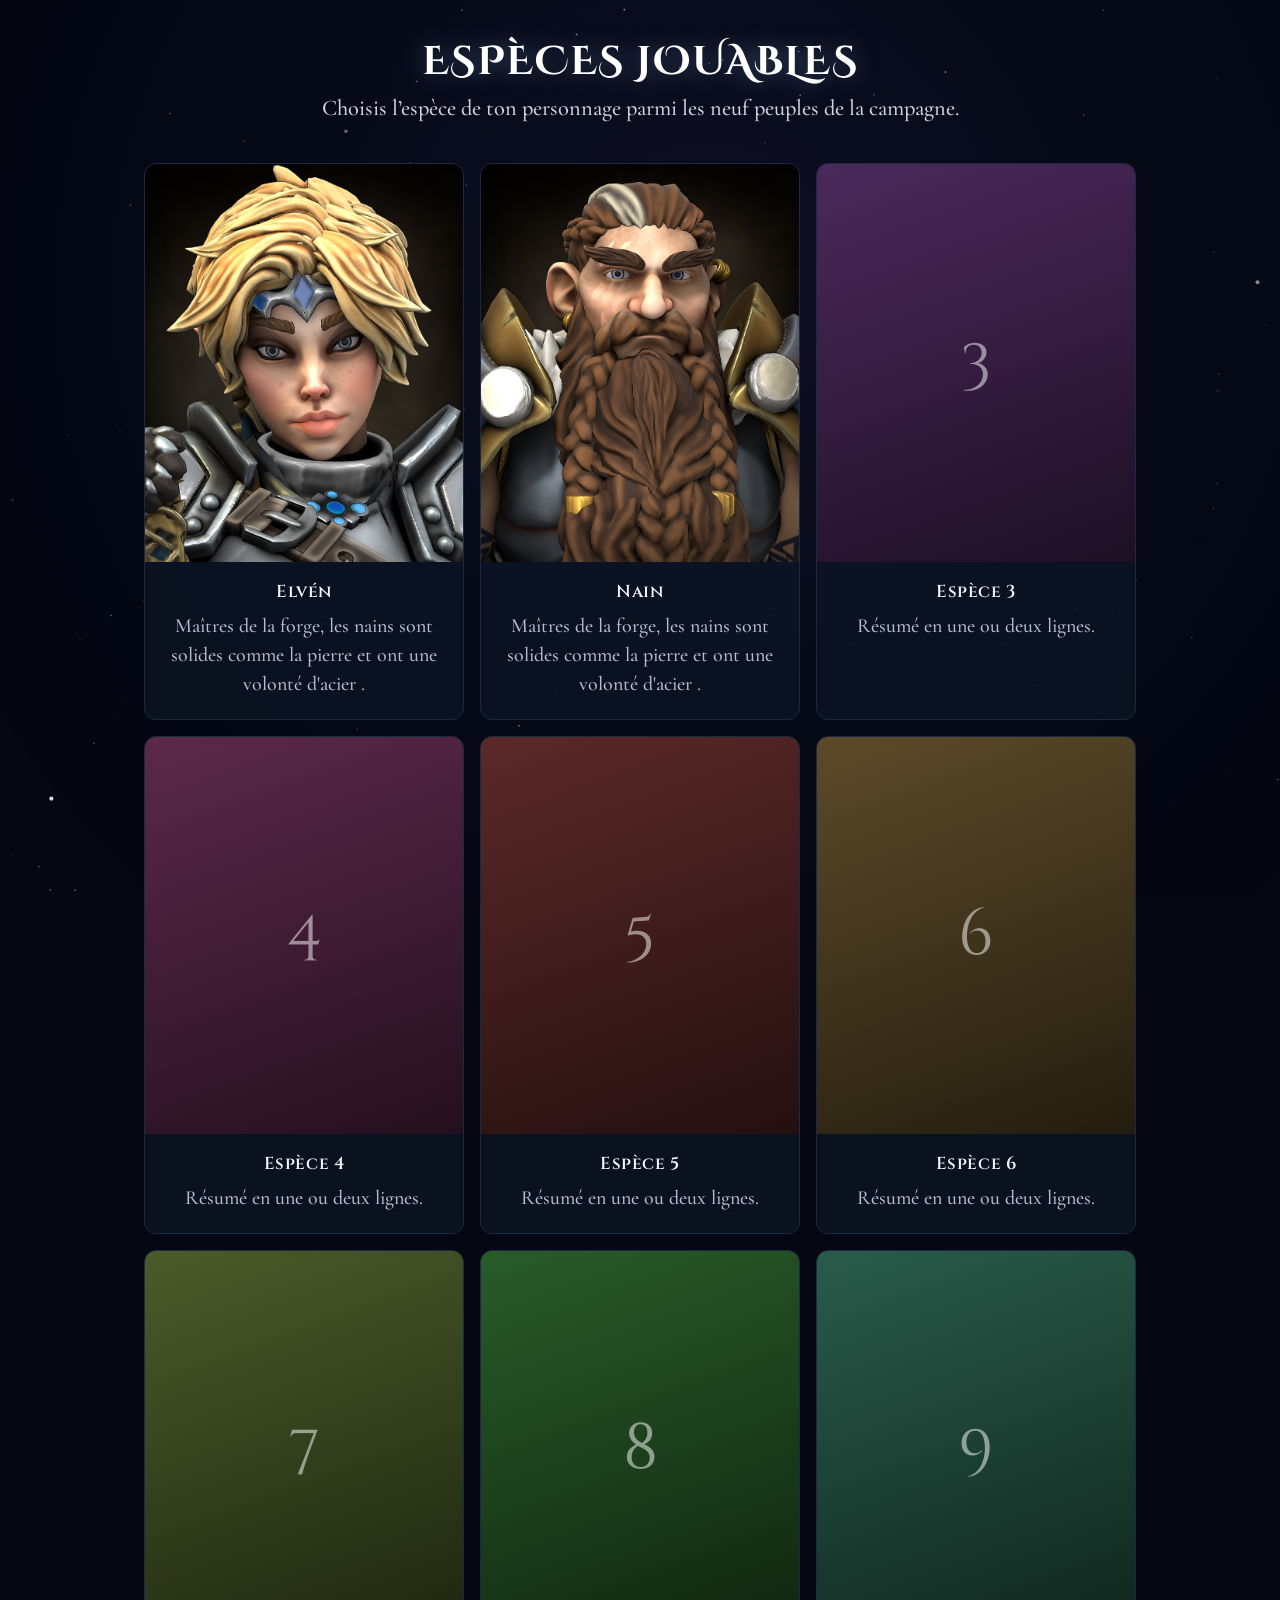
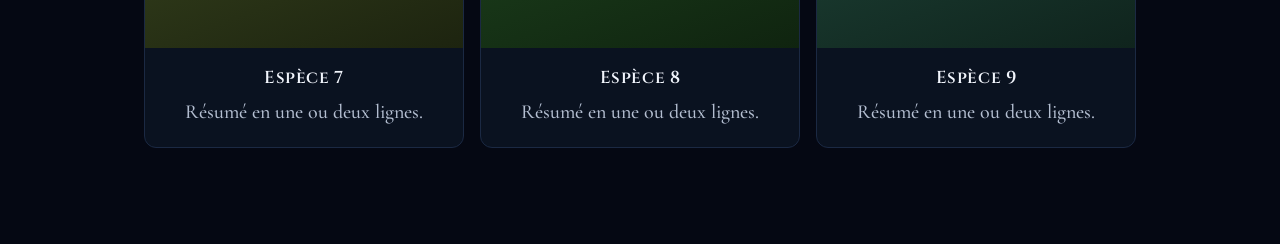
==== commit a0ffeb20: "Séparer le Css de l'index.html" ====
--- a/index.html
+++ b/index.html
@@ -7,182 +7,7 @@
 <link rel="preconnect" href="https://fonts.googleapis.com">
 <link rel="preconnect" href="https://fonts.gstatic.com" crossorigin>
 <link rel="stylesheet" href="https://fonts.googleapis.com/css2?family=Cinzel:wght@600&family=Cinzel+Decorative:wght@700&family=Cormorant+Garamond:ital,wght@0,500;0,600;1,500&family=Inter:wght@400;500;600&display=swap">
-<style>
-:root{--bg:#050813;--panel:#0c1424;--panel-2:#101b30;--line:#1b2943;--text:#e9eef7;--muted:#b3bed0;--accent:#86cdf5;
---accent-soft:color-mix(in srgb,var(--accent) 14%,var(--bg));--accent-line:color-mix(in srgb,var(--accent) 38%,var(--bg));
---f-display:'Cinzel Decorative','Cinzel',Georgia,serif;--f-head:'Cinzel',Georgia,serif;--f-prose:'Cormorant Garamond',Georgia,serif;--f-ui:'Inter',system-ui,-apple-system,'Segoe UI',sans-serif;color-scheme:dark}
-*{box-sizing:border-box}
-html{scroll-padding-top:env(safe-area-inset-top,0px)}
-body{margin:0;background:var(--bg);color:var(--text);font:15px/1.6 var(--f-ui);-webkit-font-smoothing:antialiased}
-a{color:inherit}
-:focus-visible{outline:2px solid var(--accent);outline-offset:2px}
-#sky{position:fixed;inset:0;width:100%;height:100%;z-index:0;pointer-events:none}
-.page{position:relative;z-index:1;max-width:1080px;margin:0 auto;min-height:100vh;padding:40px max(20px,env(safe-area-inset-right,0px)) 96px max(20px,env(safe-area-inset-left,0px))}
-.page.wide{max-width:none;padding-inline:clamp(20px,4vw,64px)}
-.tagline{margin:0;font-family:var(--f-prose);font-size:1.4rem;font-weight:500;line-height:1.4;color:#cdd6e5}
-/* Accueil */
-.pagehead{display:grid;justify-items:center;gap:8px;text-align:center;margin-bottom:40px}
-.pagehead h1{margin:0;font-family:var(--f-display);font-weight:700;font-size:clamp(1.6rem,4.5vw,2.5rem);line-height:1.1;letter-spacing:.04em;text-transform:uppercase;color:#fff;text-shadow:0 0 24px rgba(160,200,255,.4);text-wrap:balance}
-.grid{display:flex;flex-wrap:wrap;justify-content:center;gap:16px}
-.card{flex:1 1 260px;max-width:320px;min-width:0;display:flex;flex-direction:column;text-align:center;overflow:hidden;border:1px solid var(--line);border-radius:12px;background:color-mix(in srgb,var(--panel) 86%,transparent);text-decoration:none;transition:border-color .15s,transform .15s}
-.card:hover{border-color:var(--accent-line);transform:translateY(-2px)}
-.card-img{width:100%;aspect-ratio:4/5;display:grid;place-items:center;overflow:hidden;background:linear-gradient(160deg,hsl(var(--h) 38% 26%),hsl(var(--h) 40% 10%))}
-.card-img span{font-family:var(--f-display);font-size:4rem;color:rgba(255,255,255,.5)}
-.card-img img{display:block;width:100%;height:100%;object-fit:cover;transition:transform .3s}
-.card:hover .card-img img{transform:scale(1.04)}
-.card-body{display:grid;gap:6px;padding:16px 18px 20px}
-.card h3{margin:0;font-family:var(--f-head);font-weight:600;font-size:1.08rem;letter-spacing:.03em;color:#f1f5fc}
-.card p{margin:0;font-family:var(--f-prose);font-weight:500;font-size:1.25rem;line-height:1.45;color:var(--muted);display:-webkit-box;-webkit-line-clamp:3;-webkit-box-orient:vertical;overflow:hidden}
-/* Fiche */
-.crumbs{display:flex;flex-wrap:wrap;align-items:center;gap:8px;margin-bottom:22px;font-size:13px;color:var(--muted)}
-.crumbs a{color:var(--accent);text-decoration:none}.crumbs a:hover{text-decoration:underline}
-.col{min-width:0}
-.ph{margin-bottom:28px}
-.eyebrow{margin:0 0 6px;font-size:11px;letter-spacing:.18em;text-transform:uppercase;color:var(--accent);font-weight:600}
-.ph h1{margin:0;font-family:var(--f-head);font-weight:600;font-size:clamp(1.8rem,5vw,2.8rem);letter-spacing:.03em;line-height:1.15;overflow-wrap:anywhere}
-.lede{margin:10px 0 0;font-family:var(--f-prose);font-style:italic;font-weight:500;font-size:1.45rem;color:#d0d9e8}
-.tags{display:flex;flex-wrap:wrap;gap:6px;margin-top:14px}
-.tag{padding:3px 10px;border:1px solid var(--accent-line);background:var(--accent-soft);color:var(--accent);font-size:11px;letter-spacing:.1em;text-transform:uppercase;font-weight:600;border-radius:4px}
-.entry-grid{display:grid;grid-template-columns:minmax(0,1fr) clamp(300px,24vw,400px);gap:clamp(24px,4vw,56px);align-items:start}
-.prose{min-width:0;font-family:var(--f-prose);font-size:1.45rem;font-weight:500;line-height:1.65;color:#f3f6fb;text-rendering:optimizeLegibility}
-.prose p{margin:0 0 1em}
-.prose h3{margin:1.8em 0 .5em;font-family:var(--f-head);font-weight:600;font-size:1.02rem;letter-spacing:.1em;text-transform:uppercase;color:var(--accent)}
-.prose h3:first-child{margin-top:0}
-.lvl{display:inline-block;margin-right:8px;padding:1px 8px;border-radius:4px;background:var(--panel-2);border:1px solid var(--line);font:600 11px/1.6 var(--f-ui);letter-spacing:.08em;text-transform:uppercase;color:var(--accent);vertical-align:2px}
-.tablewrap{overflow-x:auto;border:1px solid var(--line);border-radius:12px;background:color-mix(in srgb,var(--panel) 80%,transparent)}
-.dons{width:100%;border-collapse:collapse;font-size:1.25rem;line-height:1.45}
-.dons th,.dons td{padding:12px 14px;text-align:left;vertical-align:top;border-bottom:1px solid var(--line)}
-.dons tbody tr:last-child>*{border-bottom:0}
-.dons thead th{background:var(--panel-2);font:600 11px/1.4 var(--f-ui);letter-spacing:.12em;text-transform:uppercase;color:var(--accent)}
-.dons .d-lvl{width:1%;white-space:nowrap}
-.dons .d-lvl .lvl{margin:0}
-.dons .d-name{font-family:var(--f-head);font-weight:600;font-size:1.1rem;letter-spacing:.02em;color:#f1f5fc}
-.dons .d-row{cursor:pointer;transition:background .15s}
-.dons .d-row:hover{background:var(--accent-soft)}
-.d-btn{display:flex;width:100%;align-items:center;justify-content:space-between;gap:12px;margin:0;padding:0;border:0;background:none;color:inherit;font:inherit;text-align:left;cursor:pointer}
-.d-btn i{flex:none;width:8px;height:8px;margin:-3px 4px 0 0;border:solid var(--accent);border-width:0 2px 2px 0;transform:rotate(45deg);transition:transform .2s}
-.d-link{text-decoration:none}
-.d-link i{margin-top:0;transform:rotate(-45deg);transition:transform .2s}
-.dons .d-row:hover .d-link i{transform:translateX(3px) rotate(-45deg)}
-.body{min-width:0}
-.tabs{display:flex;flex-wrap:wrap;gap:4px;margin:0 0 26px;border-bottom:1px solid var(--line)}
-.tabs a{display:inline-flex;align-items:center;gap:8px;margin-bottom:-1px;padding:11px 16px;border-bottom:2px solid transparent;font:600 12px/1 var(--f-ui);letter-spacing:.12em;text-transform:uppercase;color:var(--muted);text-decoration:none;white-space:nowrap;transition:color .15s}
-.tabs a:hover{color:var(--text)}
-.tabs a[aria-current="page"]{color:var(--accent);border-bottom-color:var(--accent)}
-.tabs small{padding:1px 7px;border-radius:10px;background:var(--panel-2);border:1px solid var(--line);font:600 10px/1.6 var(--f-ui);letter-spacing:.04em;color:var(--muted)}
-.legacy{margin-left:8px;padding:1px 7px;border:1px solid var(--line);border-radius:4px;font:600 10px/1.6 var(--f-ui);font-style:normal;letter-spacing:.08em;text-transform:uppercase;color:var(--muted)}
-.filtres{display:flex;flex-wrap:wrap;align-items:center;gap:10px;margin-bottom:12px}
-.filtres input[type=search],.filtres select{height:40px;padding:0 12px;border:1px solid var(--line);border-radius:8px;background:var(--panel-2);color:var(--text);font:500 14px var(--f-ui)}
-.filtres input[type=search]{flex:1 1 200px;min-width:0}
-.filtres select{flex:0 1 170px;min-width:0}
-.f-chk{display:inline-flex;align-items:center;gap:8px;font:500 14px var(--f-ui);color:var(--text);cursor:pointer}
-.f-chk input{width:16px;height:16px;accent-color:var(--accent)}
-.f-bar{display:flex;flex-wrap:wrap;align-items:center;justify-content:space-between;gap:10px;margin-bottom:16px}
-.f-bar div{display:flex;flex-wrap:wrap;gap:6px}
-.prose .f-count{margin:0;font:500 13px var(--f-ui);color:var(--muted)}
-.prose .f-none{font:500 14px var(--f-ui);color:var(--muted)}
-.f-btn{height:34px;padding:0 12px;border:1px solid var(--line);border-radius:8px;background:none;color:var(--muted);font:600 12px var(--f-ui);cursor:pointer}
-.f-btn:hover{color:var(--text);border-color:var(--accent-line)}
-.grp{margin:0 0 14px;border:1px solid var(--line);border-radius:12px;overflow:hidden;background:color-mix(in srgb,var(--panel) 80%,transparent)}
-.grp[hidden],.d-row[hidden]{display:none}
-.grp summary{display:flex;align-items:center;gap:10px;padding:13px 16px;list-style:none;cursor:pointer;background:var(--panel-2);font:600 12px/1 var(--f-ui);letter-spacing:.12em;text-transform:uppercase;color:var(--accent)}
-.grp summary::-webkit-details-marker{display:none}
-.grp summary::after{content:"";margin-left:auto;width:8px;height:8px;border:solid var(--accent);border-width:0 2px 2px 0;transform:rotate(45deg);transition:transform .2s}
-.grp[open] summary::after{transform:rotate(-135deg)}
-.grp summary .lvl{margin:0}
-.g-count{padding:1px 8px;border:1px solid var(--line);border-radius:10px;font:600 10px/1.6 var(--f-ui);letter-spacing:.04em;color:var(--muted)}
-.grp .tablewrap{border:0;border-top:1px solid var(--line);border-radius:0;background:none}
-.dons .d-pre,.dons .d-src{font-size:1.05rem;color:#c3cde0}
-.dons .d-src{white-space:nowrap}
-.herit tbody tr:nth-child(odd){background:color-mix(in srgb,var(--panel) 92%,transparent)}
-.herit tbody tr:nth-child(even){background:color-mix(in srgb,var(--accent) 10%,var(--panel-2))}
-.herit .d-name{width:24%;min-width:150px}
-.h-src{display:block;margin-top:5px;font:500 11px/1.4 var(--f-ui);letter-spacing:.03em;color:var(--muted)}
-.herit .h-txt{min-width:280px;font-size:1.15rem;line-height:1.5;color:#f3f6fb}
-.herit .h-txt p{margin:0 0 .6em}
-.herit .h-txt p:last-child{margin:0}
-.infobox{position:relative;border:1px solid var(--line);border-radius:12px;overflow:hidden;background:color-mix(in srgb,var(--panel) 90%,transparent)}
-.ib-head{display:grid;gap:2px;padding:14px 16px;background:var(--panel-2);border-bottom:1px solid var(--line)}
-.ib-head span{font-size:11px;letter-spacing:.16em;text-transform:uppercase;color:var(--accent);font-weight:600}
-.ib-head strong{font-family:var(--f-head);font-size:1.1rem;font-weight:600;letter-spacing:.03em}
-.infobox dl{display:grid;grid-template-columns:minmax(90px,38%) minmax(0,1fr);gap:10px 14px;margin:0;padding:16px}
-.infobox dt{font-size:11px;letter-spacing:.1em;text-transform:uppercase;color:var(--muted);padding-top:3px}
-.infobox dd{margin:0;font-family:var(--f-prose);font-weight:500;font-size:1.25rem;line-height:1.35;color:#f3f6fb}
-.refs{margin-top:48px;display:flex;flex-wrap:wrap;gap:12px}
-.chip{display:inline-flex;flex-direction:column;padding:8px 14px;border:1px solid var(--line);border-radius:10px;background:color-mix(in srgb,var(--panel) 86%,transparent);text-decoration:none;font-weight:500}
-.chip:hover{border-color:var(--accent-line)}
-.chip small{font-size:10px;letter-spacing:.14em;text-transform:uppercase;color:var(--accent)}
-@media (max-width:900px){.tabs{flex-wrap:nowrap;overflow-x:auto}.entry-grid{grid-template-columns:minmax(0,1fr) 230px;gap:22px}.infobox dl{grid-template-columns:minmax(0,1fr);gap:0;padding:12px 14px}.infobox dt{padding:8px 0 0}.infobox dd{padding-bottom:2px}.ib-head{padding:12px 14px}.page{padding-top:24px}}
-@media (max-width:640px){.entry-grid{grid-template-columns:minmax(0,1fr);gap:24px}.col{display:contents}.infobox{order:1}.body{order:2}.infobox .card-img{aspect-ratio:16/7;max-height:200px}.infobox .card-img img{object-position:50% 25%}.infobox .card-img span{font-size:2.5rem}.infobox dl{grid-template-columns:minmax(90px,38%) minmax(0,1fr);gap:10px 14px;padding:16px}.infobox dt{padding-top:3px}}
-@media (prefers-reduced-motion:reduce){*{transition:none!important}}
-/* ===== Ajustements responsive ===== */
-
-/* Tailles de texte qui s'adaptent à l'écran */
-.prose{font-size:clamp(1.2rem,1.05rem + .6vw,1.45rem)}
-.lede{font-size:clamp(1.2rem,1.05rem + .5vw,1.45rem)}
-.tagline{font-size:clamp(1.15rem,1rem + .5vw,1.4rem)}
-.dons,.infobox dd,.card p{font-size:clamp(1.1rem,1rem + .4vw,1.25rem)}
-
-/* Titre d'accueil : pas de débordement */
-.pagehead h1{overflow-wrap:anywhere}
-
-/* Hauteur d'écran correcte sur mobile */
-.page{min-height:100vh;min-height:100dvh}
-
-/* Pas d'effet de survol sur les écrans tactiles */
-@media (hover:none){
-  .card:hover{transform:none}
-  .card:hover .card-img img{transform:none}
-}
-
-/* Tablette : une seule colonne plus tôt */
-@media (max-width:800px){
-  .entry-grid{grid-template-columns:minmax(0,1fr);gap:24px}
-  .col{display:contents}
-  .infobox{order:1}
-  .body{order:2}
-  .infobox dl{grid-template-columns:minmax(90px,38%) minmax(0,1fr);gap:10px 14px;padding:16px}
-  .infobox dt{padding-top:3px}
-  .infobox .card-img{aspect-ratio:16/7;max-height:200px}
-  .infobox .card-img img{object-position:50% 25%}
-  .infobox .card-img span{font-size:2.5rem}
-}
-
-/* Mobile : les tableaux deviennent des cartes empilées */
-@media (max-width:640px){
-  .dons thead{display:none}
-  .dons,.dons tbody,.dons tr,.dons td{display:block;width:100%}
-  .dons tr{padding:12px 14px;border-bottom:1px solid var(--line)}
-  .dons tbody tr:last-child{border-bottom:0}
-  .dons th,.dons td{padding:2px 0;border:0}
-  .dons .d-lvl{width:auto}
-  .dons .d-src{white-space:normal}
-  .herit .d-name{width:100%;min-width:0}
-  .herit .h-txt{min-width:0}
-}
-
-/* Cibles tactiles plus confortables */
-@media (pointer:coarse){
-  .f-btn,.filtres input[type=search],.filtres select{height:44px}
-  .tabs a{padding-block:14px}
-  .f-chk input{width:20px;height:20px}
-}
-
-/* Image de la fiche d'espèce */
-@media (max-width:800px){
-  .infobox .card-img{aspect-ratio:auto;max-height:none}
-  .infobox .card-img img{
-    width:auto;
-    max-width:100%;
-    height:auto;
-    max-height:min(60vh,420px);
-    margin-inline:auto;
-    object-fit:contain;
-  }
-  /* S'il n'y a pas d'image : la lettre sur fond coloré garde un bandeau */
-  .infobox .card-img:not(:has(img)){aspect-ratio:16/7;max-height:200px}
-}
-</style>
+<link rel="stylesheet" href="style.css">
 </head>
 <body>
 <canvas id="sky" aria-hidden="true"></canvas>
--- a/style.css
+++ b/style.css
@@ -0,0 +1,865 @@
+:root {
+  --bg: #050813;
+  --panel: #0c1424;
+  --panel-2: #101b30;
+  --line: #1b2943;
+  --text: #e9eef7;
+  --muted: #b3bed0;
+  --accent: #86cdf5;
+  --accent-soft: color-mix(in srgb, var(--accent) 14%, var(--bg));
+  --accent-line: color-mix(in srgb, var(--accent) 38%, var(--bg));
+  --f-display: "Cinzel Decorative", "Cinzel", Georgia, serif;
+  --f-head: "Cinzel", Georgia, serif;
+  --f-prose: "Cormorant Garamond", Georgia, serif;
+  --f-ui: "Inter", system-ui, -apple-system, "Segoe UI", sans-serif;
+  color-scheme: dark;
+}
+* {
+  box-sizing: border-box;
+}
+html {
+  scroll-padding-top: env(safe-area-inset-top, 0px);
+}
+body {
+  margin: 0;
+  background: var(--bg);
+  color: var(--text);
+  font: 15px/1.6 var(--f-ui);
+  -webkit-font-smoothing: antialiased;
+}
+a {
+  color: inherit;
+}
+:focus-visible {
+  outline: 2px solid var(--accent);
+  outline-offset: 2px;
+}
+#sky {
+  position: fixed;
+  inset: 0;
+  width: 100%;
+  height: 100%;
+  z-index: 0;
+  pointer-events: none;
+}
+.page {
+  position: relative;
+  z-index: 1;
+  max-width: 1080px;
+  margin: 0 auto;
+  min-height: 100vh;
+  padding: 40px max(20px, env(safe-area-inset-right, 0px)) 96px
+    max(20px, env(safe-area-inset-left, 0px));
+}
+.page.wide {
+  max-width: none;
+  padding-inline: clamp(20px, 4vw, 64px);
+}
+.tagline {
+  margin: 0;
+  font-family: var(--f-prose);
+  font-size: 1.4rem;
+  font-weight: 500;
+  line-height: 1.4;
+  color: #cdd6e5;
+}
+/* Accueil */
+.pagehead {
+  display: grid;
+  justify-items: center;
+  gap: 8px;
+  text-align: center;
+  margin-bottom: 40px;
+}
+.pagehead h1 {
+  margin: 0;
+  font-family: var(--f-display);
+  font-weight: 700;
+  font-size: clamp(1.6rem, 4.5vw, 2.5rem);
+  line-height: 1.1;
+  letter-spacing: 0.04em;
+  text-transform: uppercase;
+  color: #fff;
+  text-shadow: 0 0 24px rgba(160, 200, 255, 0.4);
+  text-wrap: balance;
+}
+.grid {
+  display: flex;
+  flex-wrap: wrap;
+  justify-content: center;
+  gap: 16px;
+}
+.card {
+  flex: 1 1 260px;
+  max-width: 320px;
+  min-width: 0;
+  display: flex;
+  flex-direction: column;
+  text-align: center;
+  overflow: hidden;
+  border: 1px solid var(--line);
+  border-radius: 12px;
+  background: color-mix(in srgb, var(--panel) 86%, transparent);
+  text-decoration: none;
+  transition:
+    border-color 0.15s,
+    transform 0.15s;
+}
+.card:hover {
+  border-color: var(--accent-line);
+  transform: translateY(-2px);
+}
+.card-img {
+  width: 100%;
+  aspect-ratio: 4/5;
+  display: grid;
+  place-items: center;
+  overflow: hidden;
+  background: linear-gradient(
+    160deg,
+    hsl(var(--h) 38% 26%),
+    hsl(var(--h) 40% 10%)
+  );
+}
+.card-img span {
+  font-family: var(--f-display);
+  font-size: 4rem;
+  color: rgba(255, 255, 255, 0.5);
+}
+.card-img img {
+  display: block;
+  width: 100%;
+  height: 100%;
+  object-fit: cover;
+  transition: transform 0.3s;
+}
+.card:hover .card-img img {
+  transform: scale(1.04);
+}
+.card-body {
+  display: grid;
+  gap: 6px;
+  padding: 16px 18px 20px;
+}
+.card h3 {
+  margin: 0;
+  font-family: var(--f-head);
+  font-weight: 600;
+  font-size: 1.08rem;
+  letter-spacing: 0.03em;
+  color: #f1f5fc;
+}
+.card p {
+  margin: 0;
+  font-family: var(--f-prose);
+  font-weight: 500;
+  font-size: 1.25rem;
+  line-height: 1.45;
+  color: var(--muted);
+  display: -webkit-box;
+  -webkit-line-clamp: 3;
+  -webkit-box-orient: vertical;
+  overflow: hidden;
+}
+/* Fiche */
+.crumbs {
+  display: flex;
+  flex-wrap: wrap;
+  align-items: center;
+  gap: 8px;
+  margin-bottom: 22px;
+  font-size: 13px;
+  color: var(--muted);
+}
+.crumbs a {
+  color: var(--accent);
+  text-decoration: none;
+}
+.crumbs a:hover {
+  text-decoration: underline;
+}
+.col {
+  min-width: 0;
+}
+.ph {
+  margin-bottom: 28px;
+}
+.eyebrow {
+  margin: 0 0 6px;
+  font-size: 11px;
+  letter-spacing: 0.18em;
+  text-transform: uppercase;
+  color: var(--accent);
+  font-weight: 600;
+}
+.ph h1 {
+  margin: 0;
+  font-family: var(--f-head);
+  font-weight: 600;
+  font-size: clamp(1.8rem, 5vw, 2.8rem);
+  letter-spacing: 0.03em;
+  line-height: 1.15;
+  overflow-wrap: anywhere;
+}
+.lede {
+  margin: 10px 0 0;
+  font-family: var(--f-prose);
+  font-style: italic;
+  font-weight: 500;
+  font-size: 1.45rem;
+  color: #d0d9e8;
+}
+.tags {
+  display: flex;
+  flex-wrap: wrap;
+  gap: 6px;
+  margin-top: 14px;
+}
+.tag {
+  padding: 3px 10px;
+  border: 1px solid var(--accent-line);
+  background: var(--accent-soft);
+  color: var(--accent);
+  font-size: 11px;
+  letter-spacing: 0.1em;
+  text-transform: uppercase;
+  font-weight: 600;
+  border-radius: 4px;
+}
+.entry-grid {
+  display: grid;
+  grid-template-columns: minmax(0, 1fr) clamp(300px, 24vw, 400px);
+  gap: clamp(24px, 4vw, 56px);
+  align-items: start;
+}
+.prose {
+  min-width: 0;
+  font-family: var(--f-prose);
+  font-size: 1.45rem;
+  font-weight: 500;
+  line-height: 1.65;
+  color: #f3f6fb;
+  text-rendering: optimizeLegibility;
+}
+.prose p {
+  margin: 0 0 1em;
+}
+.prose h3 {
+  margin: 1.8em 0 0.5em;
+  font-family: var(--f-head);
+  font-weight: 600;
+  font-size: 1.02rem;
+  letter-spacing: 0.1em;
+  text-transform: uppercase;
+  color: var(--accent);
+}
+.prose h3:first-child {
+  margin-top: 0;
+}
+.lvl {
+  display: inline-block;
+  margin-right: 8px;
+  padding: 1px 8px;
+  border-radius: 4px;
+  background: var(--panel-2);
+  border: 1px solid var(--line);
+  font: 600 11px/1.6 var(--f-ui);
+  letter-spacing: 0.08em;
+  text-transform: uppercase;
+  color: var(--accent);
+  vertical-align: 2px;
+}
+.tablewrap {
+  overflow-x: auto;
+  border: 1px solid var(--line);
+  border-radius: 12px;
+  background: color-mix(in srgb, var(--panel) 80%, transparent);
+}
+.dons {
+  width: 100%;
+  border-collapse: collapse;
+  font-size: 1.25rem;
+  line-height: 1.45;
+}
+.dons th,
+.dons td {
+  padding: 12px 14px;
+  text-align: left;
+  vertical-align: top;
+  border-bottom: 1px solid var(--line);
+}
+.dons tbody tr:last-child > * {
+  border-bottom: 0;
+}
+.dons thead th {
+  background: var(--panel-2);
+  font: 600 11px/1.4 var(--f-ui);
+  letter-spacing: 0.12em;
+  text-transform: uppercase;
+  color: var(--accent);
+}
+.dons .d-lvl {
+  width: 1%;
+  white-space: nowrap;
+}
+.dons .d-lvl .lvl {
+  margin: 0;
+}
+.dons .d-name {
+  font-family: var(--f-head);
+  font-weight: 600;
+  font-size: 1.1rem;
+  letter-spacing: 0.02em;
+  color: #f1f5fc;
+}
+.dons .d-row {
+  cursor: pointer;
+  transition: background 0.15s;
+}
+.dons .d-row:hover {
+  background: var(--accent-soft);
+}
+.d-btn {
+  display: flex;
+  width: 100%;
+  align-items: center;
+  justify-content: space-between;
+  gap: 12px;
+  margin: 0;
+  padding: 0;
+  border: 0;
+  background: none;
+  color: inherit;
+  font: inherit;
+  text-align: left;
+  cursor: pointer;
+}
+.d-btn i {
+  flex: none;
+  width: 8px;
+  height: 8px;
+  margin: -3px 4px 0 0;
+  border: solid var(--accent);
+  border-width: 0 2px 2px 0;
+  transform: rotate(45deg);
+  transition: transform 0.2s;
+}
+.d-link {
+  text-decoration: none;
+}
+.d-link i {
+  margin-top: 0;
+  transform: rotate(-45deg);
+  transition: transform 0.2s;
+}
+.dons .d-row:hover .d-link i {
+  transform: translateX(3px) rotate(-45deg);
+}
+.body {
+  min-width: 0;
+}
+.tabs {
+  display: flex;
+  flex-wrap: wrap;
+  gap: 4px;
+  margin: 0 0 26px;
+  border-bottom: 1px solid var(--line);
+}
+.tabs a {
+  display: inline-flex;
+  align-items: center;
+  gap: 8px;
+  margin-bottom: -1px;
+  padding: 11px 16px;
+  border-bottom: 2px solid transparent;
+  font: 600 12px/1 var(--f-ui);
+  letter-spacing: 0.12em;
+  text-transform: uppercase;
+  color: var(--muted);
+  text-decoration: none;
+  white-space: nowrap;
+  transition: color 0.15s;
+}
+.tabs a:hover {
+  color: var(--text);
+}
+.tabs a[aria-current="page"] {
+  color: var(--accent);
+  border-bottom-color: var(--accent);
+}
+.tabs small {
+  padding: 1px 7px;
+  border-radius: 10px;
+  background: var(--panel-2);
+  border: 1px solid var(--line);
+  font: 600 10px/1.6 var(--f-ui);
+  letter-spacing: 0.04em;
+  color: var(--muted);
+}
+.legacy {
+  margin-left: 8px;
+  padding: 1px 7px;
+  border: 1px solid var(--line);
+  border-radius: 4px;
+  font: 600 10px/1.6 var(--f-ui);
+  font-style: normal;
+  letter-spacing: 0.08em;
+  text-transform: uppercase;
+  color: var(--muted);
+}
+.filtres {
+  display: flex;
+  flex-wrap: wrap;
+  align-items: center;
+  gap: 10px;
+  margin-bottom: 12px;
+}
+.filtres input[type="search"],
+.filtres select {
+  height: 40px;
+  padding: 0 12px;
+  border: 1px solid var(--line);
+  border-radius: 8px;
+  background: var(--panel-2);
+  color: var(--text);
+  font: 500 14px var(--f-ui);
+}
+.filtres input[type="search"] {
+  flex: 1 1 200px;
+  min-width: 0;
+}
+.filtres select {
+  flex: 0 1 170px;
+  min-width: 0;
+}
+.f-chk {
+  display: inline-flex;
+  align-items: center;
+  gap: 8px;
+  font: 500 14px var(--f-ui);
+  color: var(--text);
+  cursor: pointer;
+}
+.f-chk input {
+  width: 16px;
+  height: 16px;
+  accent-color: var(--accent);
+}
+.f-bar {
+  display: flex;
+  flex-wrap: wrap;
+  align-items: center;
+  justify-content: space-between;
+  gap: 10px;
+  margin-bottom: 16px;
+}
+.f-bar div {
+  display: flex;
+  flex-wrap: wrap;
+  gap: 6px;
+}
+.prose .f-count {
+  margin: 0;
+  font: 500 13px var(--f-ui);
+  color: var(--muted);
+}
+.prose .f-none {
+  font: 500 14px var(--f-ui);
+  color: var(--muted);
+}
+.f-btn {
+  height: 34px;
+  padding: 0 12px;
+  border: 1px solid var(--line);
+  border-radius: 8px;
+  background: none;
+  color: var(--muted);
+  font: 600 12px var(--f-ui);
+  cursor: pointer;
+}
+.f-btn:hover {
+  color: var(--text);
+  border-color: var(--accent-line);
+}
+.grp {
+  margin: 0 0 14px;
+  border: 1px solid var(--line);
+  border-radius: 12px;
+  overflow: hidden;
+  background: color-mix(in srgb, var(--panel) 80%, transparent);
+}
+.grp[hidden],
+.d-row[hidden] {
+  display: none;
+}
+.grp summary {
+  display: flex;
+  align-items: center;
+  gap: 10px;
+  padding: 13px 16px;
+  list-style: none;
+  cursor: pointer;
+  background: var(--panel-2);
+  font: 600 12px/1 var(--f-ui);
+  letter-spacing: 0.12em;
+  text-transform: uppercase;
+  color: var(--accent);
+}
+.grp summary::-webkit-details-marker {
+  display: none;
+}
+.grp summary::after {
+  content: "";
+  margin-left: auto;
+  width: 8px;
+  height: 8px;
+  border: solid var(--accent);
+  border-width: 0 2px 2px 0;
+  transform: rotate(45deg);
+  transition: transform 0.2s;
+}
+.grp[open] summary::after {
+  transform: rotate(-135deg);
+}
+.grp summary .lvl {
+  margin: 0;
+}
+.g-count {
+  padding: 1px 8px;
+  border: 1px solid var(--line);
+  border-radius: 10px;
+  font: 600 10px/1.6 var(--f-ui);
+  letter-spacing: 0.04em;
+  color: var(--muted);
+}
+.grp .tablewrap {
+  border: 0;
+  border-top: 1px solid var(--line);
+  border-radius: 0;
+  background: none;
+}
+.dons .d-pre,
+.dons .d-src {
+  font-size: 1.05rem;
+  color: #c3cde0;
+}
+.dons .d-src {
+  white-space: nowrap;
+}
+.herit tbody tr:nth-child(odd) {
+  background: color-mix(in srgb, var(--panel) 92%, transparent);
+}
+.herit tbody tr:nth-child(even) {
+  background: color-mix(in srgb, var(--accent) 10%, var(--panel-2));
+}
+.herit .d-name {
+  width: 24%;
+  min-width: 150px;
+}
+.h-src {
+  display: block;
+  margin-top: 5px;
+  font: 500 11px/1.4 var(--f-ui);
+  letter-spacing: 0.03em;
+  color: var(--muted);
+}
+.herit .h-txt {
+  min-width: 280px;
+  font-size: 1.15rem;
+  line-height: 1.5;
+  color: #f3f6fb;
+}
+.herit .h-txt p {
+  margin: 0 0 0.6em;
+}
+.herit .h-txt p:last-child {
+  margin: 0;
+}
+.infobox {
+  position: relative;
+  border: 1px solid var(--line);
+  border-radius: 12px;
+  overflow: hidden;
+  background: color-mix(in srgb, var(--panel) 90%, transparent);
+}
+.ib-head {
+  display: grid;
+  gap: 2px;
+  padding: 14px 16px;
+  background: var(--panel-2);
+  border-bottom: 1px solid var(--line);
+}
+.ib-head span {
+  font-size: 11px;
+  letter-spacing: 0.16em;
+  text-transform: uppercase;
+  color: var(--accent);
+  font-weight: 600;
+}
+.ib-head strong {
+  font-family: var(--f-head);
+  font-size: 1.1rem;
+  font-weight: 600;
+  letter-spacing: 0.03em;
+}
+.infobox dl {
+  display: grid;
+  grid-template-columns: minmax(90px, 38%) minmax(0, 1fr);
+  gap: 10px 14px;
+  margin: 0;
+  padding: 16px;
+}
+.infobox dt {
+  font-size: 11px;
+  letter-spacing: 0.1em;
+  text-transform: uppercase;
+  color: var(--muted);
+  padding-top: 3px;
+}
+.infobox dd {
+  margin: 0;
+  font-family: var(--f-prose);
+  font-weight: 500;
+  font-size: 1.25rem;
+  line-height: 1.35;
+  color: #f3f6fb;
+}
+.refs {
+  margin-top: 48px;
+  display: flex;
+  flex-wrap: wrap;
+  gap: 12px;
+}
+.chip {
+  display: inline-flex;
+  flex-direction: column;
+  padding: 8px 14px;
+  border: 1px solid var(--line);
+  border-radius: 10px;
+  background: color-mix(in srgb, var(--panel) 86%, transparent);
+  text-decoration: none;
+  font-weight: 500;
+}
+.chip:hover {
+  border-color: var(--accent-line);
+}
+.chip small {
+  font-size: 10px;
+  letter-spacing: 0.14em;
+  text-transform: uppercase;
+  color: var(--accent);
+}
+@media (max-width: 900px) {
+  .tabs {
+    flex-wrap: nowrap;
+    overflow-x: auto;
+  }
+  .entry-grid {
+    grid-template-columns: minmax(0, 1fr) 230px;
+    gap: 22px;
+  }
+  .infobox dl {
+    grid-template-columns: minmax(0, 1fr);
+    gap: 0;
+    padding: 12px 14px;
+  }
+  .infobox dt {
+    padding: 8px 0 0;
+  }
+  .infobox dd {
+    padding-bottom: 2px;
+  }
+  .ib-head {
+    padding: 12px 14px;
+  }
+  .page {
+    padding-top: 24px;
+  }
+}
+@media (max-width: 640px) {
+  .entry-grid {
+    grid-template-columns: minmax(0, 1fr);
+    gap: 24px;
+  }
+  .col {
+    display: contents;
+  }
+  .infobox {
+    order: 1;
+  }
+  .body {
+    order: 2;
+  }
+  .infobox .card-img {
+    aspect-ratio: 16/7;
+    max-height: 200px;
+  }
+  .infobox .card-img img {
+    object-position: 50% 25%;
+  }
+  .infobox .card-img span {
+    font-size: 2.5rem;
+  }
+  .infobox dl {
+    grid-template-columns: minmax(90px, 38%) minmax(0, 1fr);
+    gap: 10px 14px;
+    padding: 16px;
+  }
+  .infobox dt {
+    padding-top: 3px;
+  }
+}
+@media (prefers-reduced-motion: reduce) {
+  * {
+    transition: none !important;
+  }
+}
+/* ===== Ajustements responsive ===== */
+
+/* Tailles de texte qui s'adaptent à l'écran */
+.prose {
+  font-size: clamp(1.2rem, 1.05rem + 0.6vw, 1.45rem);
+}
+.lede {
+  font-size: clamp(1.2rem, 1.05rem + 0.5vw, 1.45rem);
+}
+.tagline {
+  font-size: clamp(1.15rem, 1rem + 0.5vw, 1.4rem);
+}
+.dons,
+.infobox dd,
+.card p {
+  font-size: clamp(1.1rem, 1rem + 0.4vw, 1.25rem);
+}
+
+/* Titre d'accueil : pas de débordement */
+.pagehead h1 {
+  overflow-wrap: anywhere;
+}
+
+/* Hauteur d'écran correcte sur mobile */
+.page {
+  min-height: 100vh;
+  min-height: 100dvh;
+}
+
+/* Pas d'effet de survol sur les écrans tactiles */
+@media (hover: none) {
+  .card:hover {
+    transform: none;
+  }
+  .card:hover .card-img img {
+    transform: none;
+  }
+}
+
+/* Tablette : une seule colonne plus tôt */
+@media (max-width: 800px) {
+  .entry-grid {
+    grid-template-columns: minmax(0, 1fr);
+    gap: 24px;
+  }
+  .col {
+    display: contents;
+  }
+  .infobox {
+    order: 1;
+  }
+  .body {
+    order: 2;
+  }
+  .infobox dl {
+    grid-template-columns: minmax(90px, 38%) minmax(0, 1fr);
+    gap: 10px 14px;
+    padding: 16px;
+  }
+  .infobox dt {
+    padding-top: 3px;
+  }
+  .infobox .card-img {
+    aspect-ratio: 16/7;
+    max-height: 200px;
+  }
+  .infobox .card-img img {
+    object-position: 50% 25%;
+  }
+  .infobox .card-img span {
+    font-size: 2.5rem;
+  }
+}
+
+/* Mobile : les tableaux deviennent des cartes empilées */
+@media (max-width: 640px) {
+  .dons thead {
+    display: none;
+  }
+  .dons,
+  .dons tbody,
+  .dons tr,
+  .dons td {
+    display: block;
+    width: 100%;
+  }
+  .dons tr {
+    padding: 12px 14px;
+    border-bottom: 1px solid var(--line);
+  }
+  .dons tbody tr:last-child {
+    border-bottom: 0;
+  }
+  .dons th,
+  .dons td {
+    padding: 2px 0;
+    border: 0;
+  }
+  .dons .d-lvl {
+    width: auto;
+  }
+  .dons .d-src {
+    white-space: normal;
+  }
+  .herit .d-name {
+    width: 100%;
+    min-width: 0;
+  }
+  .herit .h-txt {
+    min-width: 0;
+  }
+}
+
+/* Cibles tactiles plus confortables */
+@media (pointer: coarse) {
+  .f-btn,
+  .filtres input[type="search"],
+  .filtres select {
+    height: 44px;
+  }
+  .tabs a {
+    padding-block: 14px;
+  }
+  .f-chk input {
+    width: 20px;
+    height: 20px;
+  }
+}
+
+/* Image de la fiche d'espèce */
+@media (max-width: 800px) {
+  .infobox .card-img {
+    aspect-ratio: auto;
+    max-height: none;
+  }
+  .infobox .card-img img {
+    width: auto;
+    max-width: 100%;
+    height: auto;
+    max-height: min(60vh, 420px);
+    margin-inline: auto;
+    object-fit: contain;
+  }
+  /* S'il n'y a pas d'image : la lettre sur fond coloré garde un bandeau */
+  .infobox .card-img:not(:has(img)) {
+    aspect-ratio: 16/7;
+    max-height: 200px;
+  }
+}
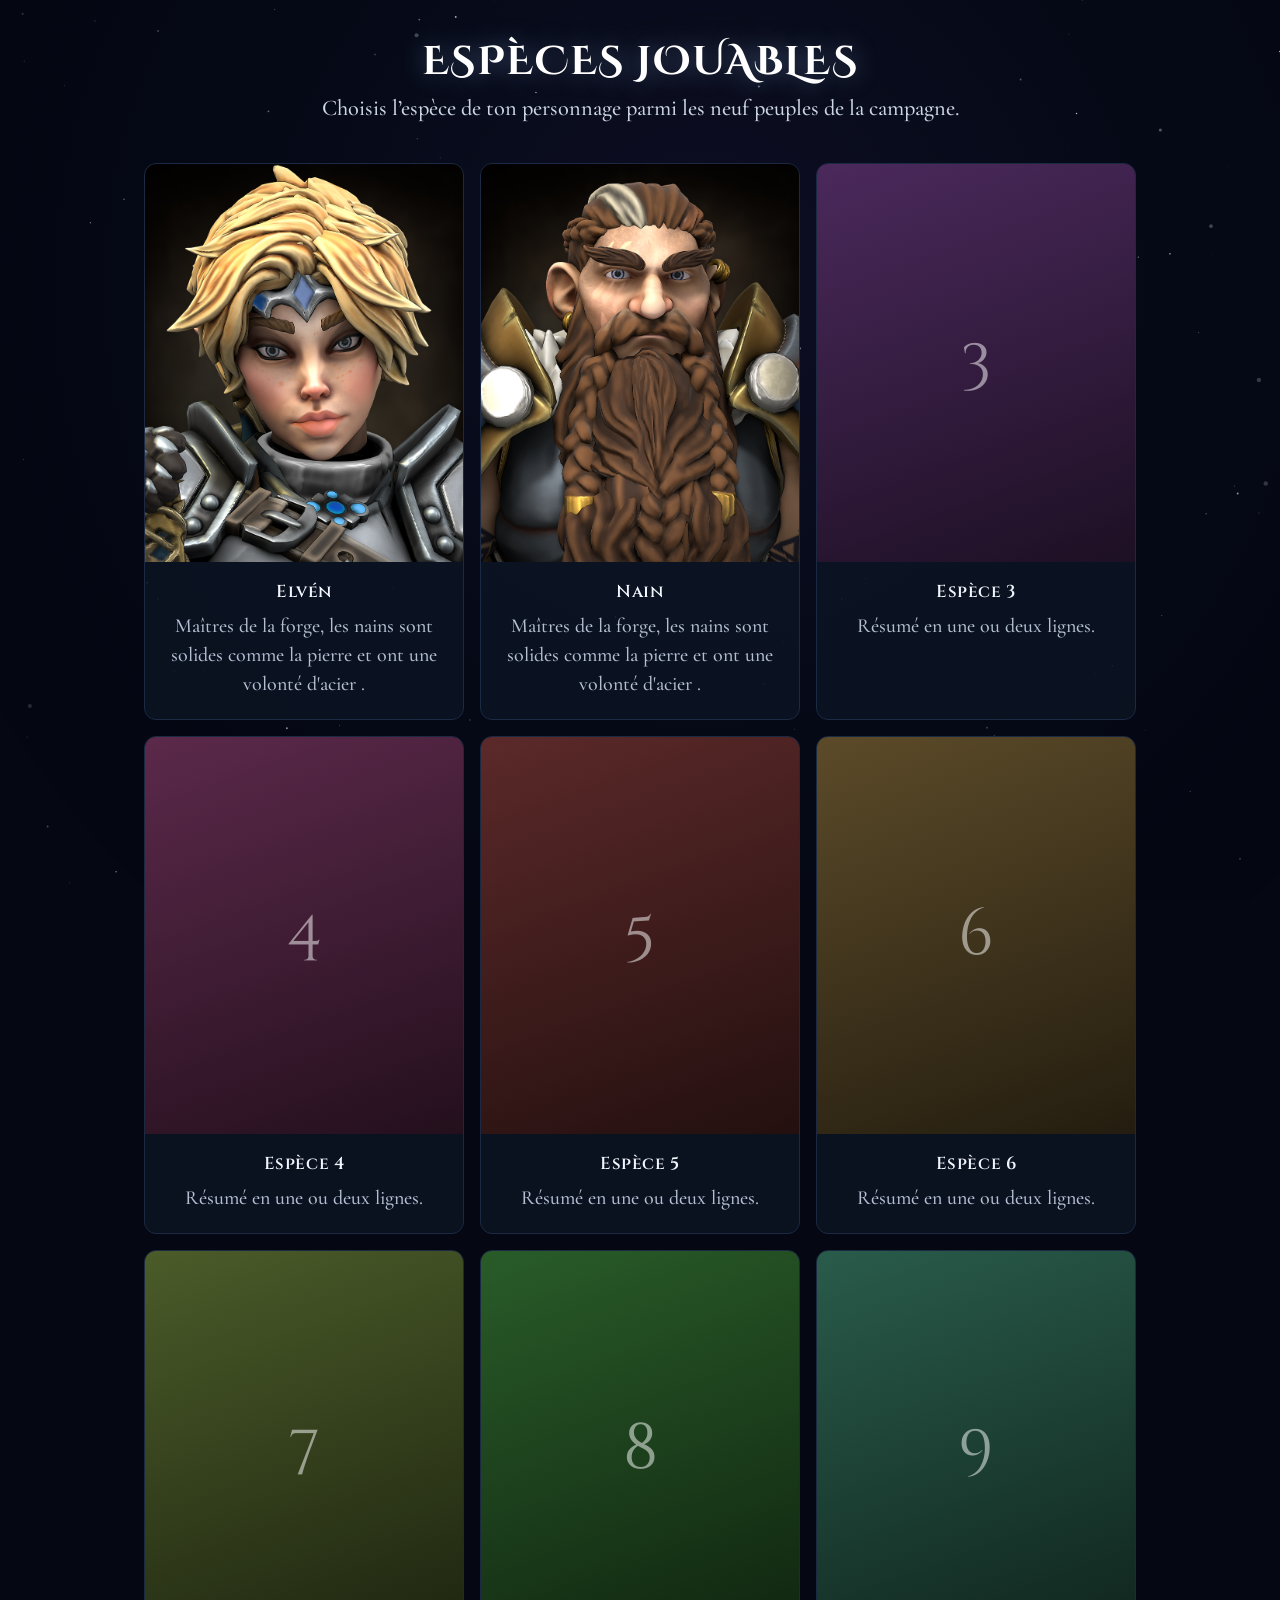
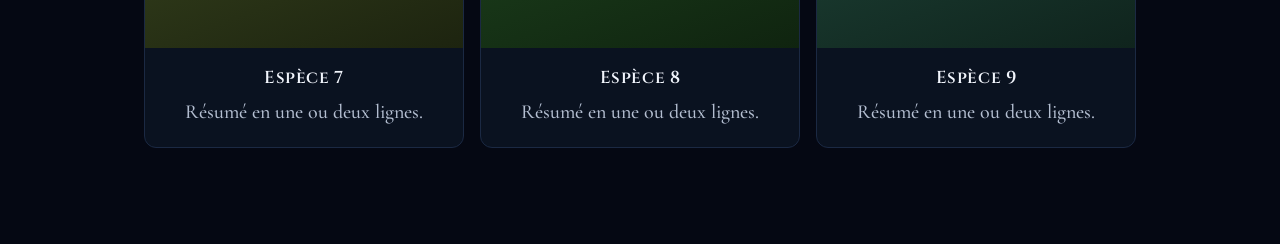
==== commit 02665e77: "Correction du bold dans les dons" ====
--- a/index.html
+++ b/index.html
@@ -6,7 +6,7 @@
 <title>Espèces jouables</title>
 <link rel="preconnect" href="https://fonts.googleapis.com">
 <link rel="preconnect" href="https://fonts.gstatic.com" crossorigin>
-<link rel="stylesheet" href="https://fonts.googleapis.com/css2?family=Cinzel:wght@600&family=Cinzel+Decorative:wght@700&family=Cormorant+Garamond:ital,wght@0,500;0,600;1,500&family=Inter:wght@400;500;600&display=swap">
+<link rel="stylesheet" href="https://fonts.googleapis.com/css2?family=Cinzel:wght@600&family=Cinzel+Decorative:wght@700&family=Cormorant+Garamond:ital,wght@0,500;0,600;0,700;1,500&family=Inter:wght@400;500;600&display=swap">
 <link rel="stylesheet" href="style.css">
 </head>
 <body>
@@ -138,7 +138,7 @@
   view.className="page";
   view.innerHTML=`<div class="crumbs"><a href="#/">Accueil</a><span>›</span><a href="#/${slug(e.nom)}">${html(e.nom)}</a><span>›</span><span>${html(x.titre)}</span></div>
   <div class="ph"><p class="eyebrow">${label} · ${html(e.nom)}</p><h1>${html(x.titre)}</h1>${(tg=>tg.length?`<div class="tags">${tg.map(t=>`<span class="tag">${html(t)}</span>`).join("")}</div>`:"")([...(k==="don"?["Niveau "+x.niveau]:[]),...(x.action?[x.action]:[]),...(x.traits||[]),...(x.legacy?["Legacy Content"]:[])])}</div>
-  <div class="prose">${x.prereq?`<p><strong>Prerequisites</strong> ${html(x.prereq)}</p>`:""}${(x.meta||[]).map(([a,b])=>`<p><strong>${html(a)}</strong> ${html(b)}</p>`).join("")}${[].concat(x.texte).map(t=>`<p>${html(t)}</p>`).join("")}${x.source?`<p><em>Source: ${html(x.source)}</em></p>`:""}</div>
+  <div class="prose">${x.prereq?`<p><strong>Prerequisites</strong> ${html(x.prereq)}</p>`:""}${(x.meta||[]).map(([a,b])=>`<p><strong>${html(a)}</strong> : ${html(b)}</p>`).join("")}${[].concat(x.texte).map(t=>`<p>${html(t)}</p>`).join("")}${x.source?`<p><em>Source: ${html(x.source)}</em></p>`:""}</div>
   <div class="refs"><a class="chip" href="#/${slug(e.nom)}/${k==="don"?"dons":"heritages"}"><small>Retour</small>${k==="don"?"Dons":"Héritages"} · ${html(e.nom)}</a>${L.length>1?`<a class="chip" href="${u(p)}"><small>Précédent</small>${html(p.titre)}</a><a class="chip" href="${u(n)}"><small>Suivant</small>${html(n.titre)}</a>`:""}</div>`;
 }
 function route(){
--- a/style.css
+++ b/style.css
@@ -649,6 +649,9 @@
   text-transform: uppercase;
   color: var(--accent);
 }
+
+.prose strong{font-weight:700;  -webkit-text-stroke:.5px currentColor;}
+
 @media (max-width: 900px) {
   .tabs {
     flex-wrap: nowrap;
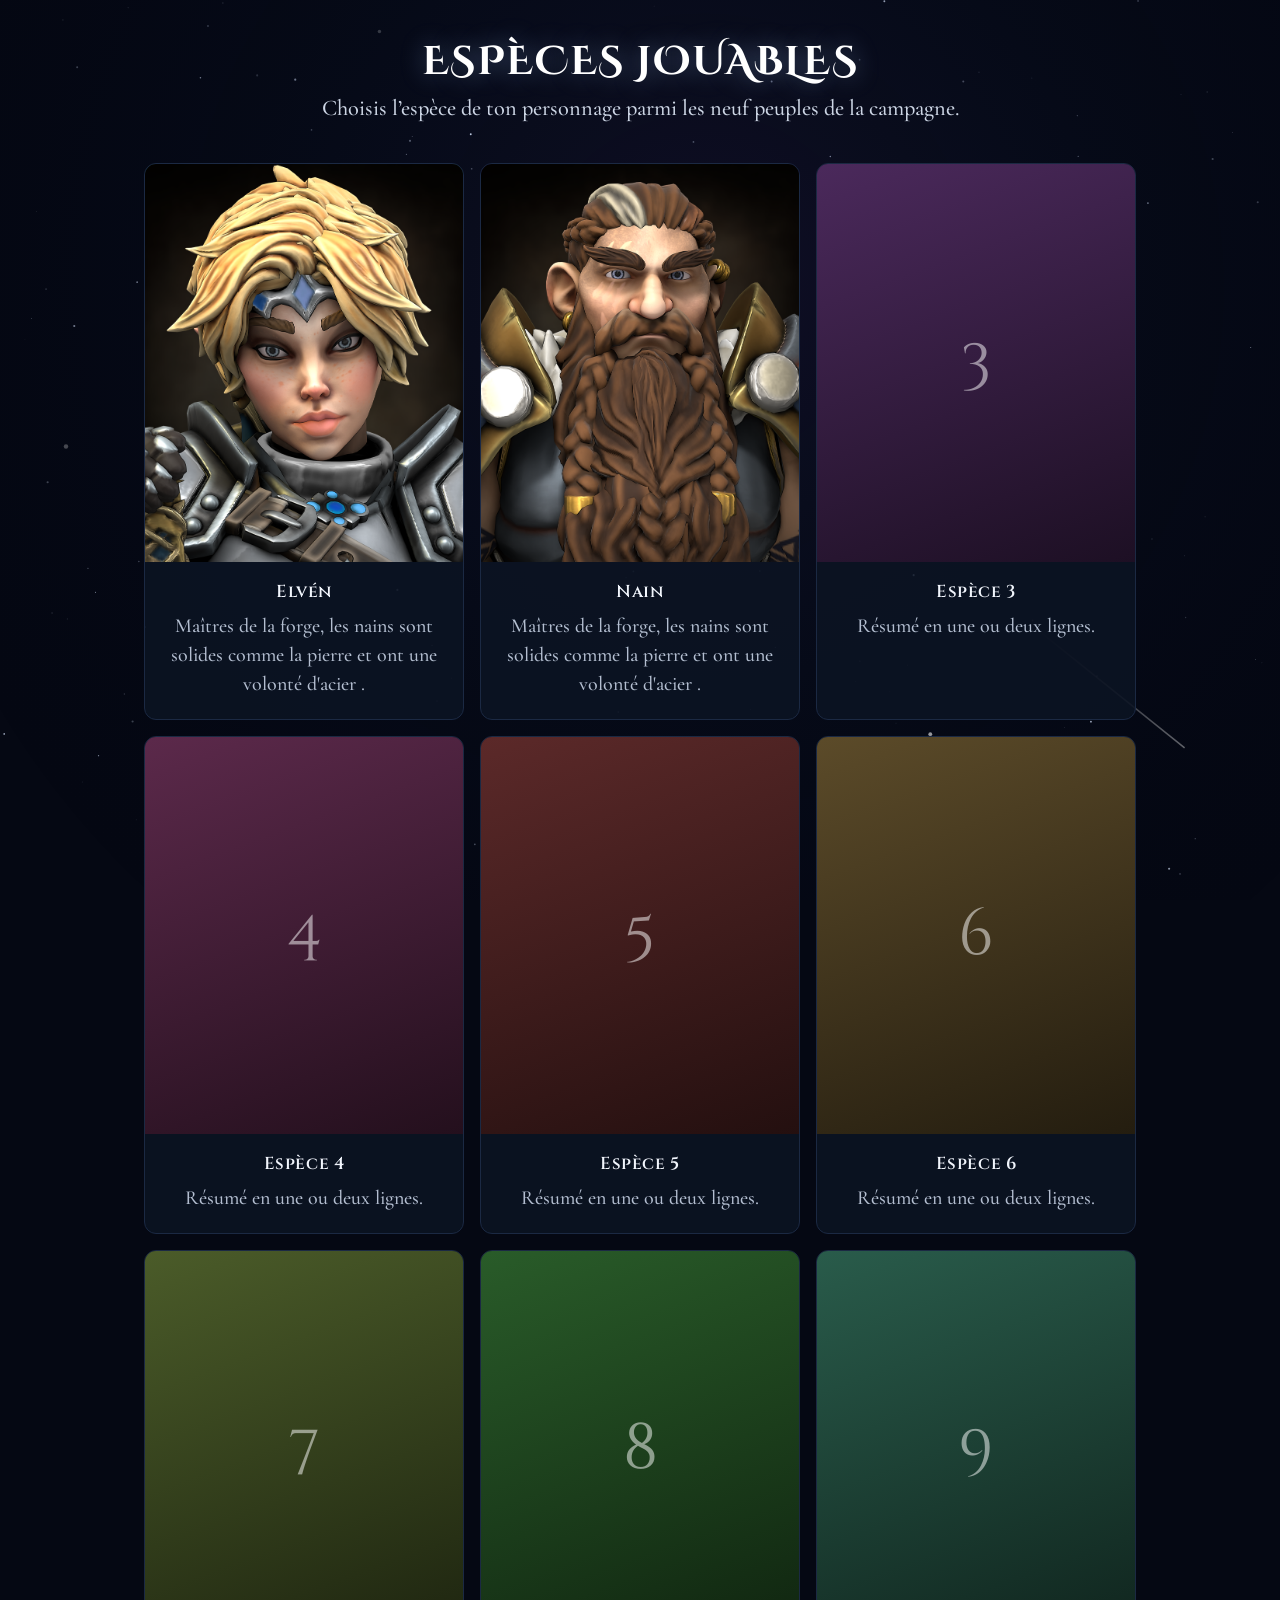
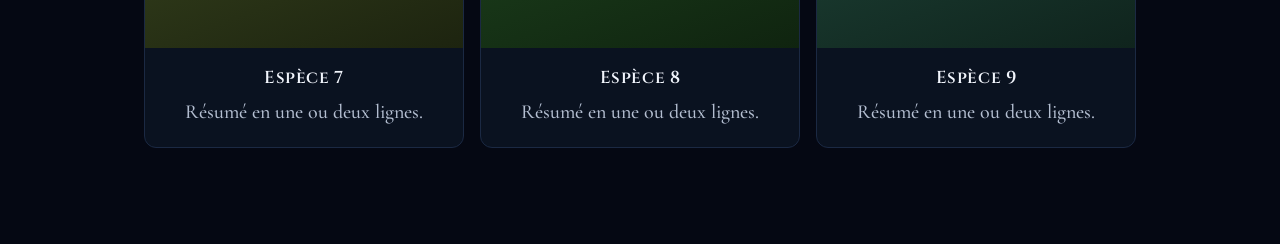
==== commit 39ccd9eb: "Ajout de commmentaire pour mieux se repérer et ajout du formatage de l'index" ====
--- a/index.html
+++ b/index.html
@@ -1,191 +1,640 @@
-<!DOCTYPE html>
+<!doctype html>
 <html lang="fr">
-<head>
-<meta charset="utf-8">
-<meta name="viewport" content="width=device-width, initial-scale=1, viewport-fit=cover">
-<title>Espèces jouables</title>
-<link rel="preconnect" href="https://fonts.googleapis.com">
-<link rel="preconnect" href="https://fonts.gstatic.com" crossorigin>
-<link rel="stylesheet" href="https://fonts.googleapis.com/css2?family=Cinzel:wght@600&family=Cinzel+Decorative:wght@700&family=Cormorant+Garamond:ital,wght@0,500;0,600;0,700;1,500&family=Inter:wght@400;500;600&display=swap">
-<link rel="stylesheet" href="style.css">
-</head>
-<body>
-<canvas id="sky" aria-hidden="true"></canvas>
-<main class="page" id="view"></main>
-<script src="data/elven_ancestry.js"></script>
-<script src="data/elven_dons.js"></script>
-<script src="data/elven_heritages.js"></script>
-<script src="data/nain_ancestry.js"></script>
-<script src="data/nain_dons.js"></script>
-<script src="data/nain_heritages.js"></script>
-<script src="data/page.js"></script>
-<script>
-  ELVÉN.heritages = ELVÉN_HERITAGES;
-  ELVÉN.dons = ELVÉN_DONS;
-</script>
-<script>
-  NAIN.heritages = NAIN_HERITAGES;
-  NAIN.dons = NAIN_DONS;
-</script>
-<script>
-/* ===== MODIFIE ICI : une entrée par espèce =====
+  <head>
+    <meta charset="utf-8" />
+    <meta
+      name="viewport"
+      content="width=device-width, initial-scale=1, viewport-fit=cover"
+    />
+    <title>Espèces jouables</title>
+    <link rel="preconnect" href="https://fonts.googleapis.com" />
+    <link rel="preconnect" href="https://fonts.gstatic.com" crossorigin />
+    <link
+      rel="stylesheet"
+      href="https://fonts.googleapis.com/css2?family=Cinzel:wght@600&family=Cinzel+Decorative:wght@700&family=Cormorant+Garamond:ital,wght@0,500;0,600;0,700;1,500&family=Inter:wght@400;500;600&display=swap"
+    />
+    <link rel="stylesheet" href="style.css" />
+  </head>
+  <body>
+    <canvas id="sky" aria-hidden="true"></canvas>
+    <main class="page" id="view"></main>
+    <script src="data/elven_ancestry.js"></script>
+    <script src="data/elven_dons.js"></script>
+    <script src="data/elven_heritages.js"></script>
+    <script src="data/nain_ancestry.js"></script>
+    <script src="data/nain_dons.js"></script>
+    <script src="data/nain_heritages.js"></script>
+    <script src="data/page.js"></script>
+    <script>
+      ELVÉN.heritages = ELVÉN_HERITAGES;
+      ELVÉN.dons = ELVÉN_DONS;
+    </script>
+    <script>
+      NAIN.heritages = NAIN_HERITAGES;
+      NAIN.dons = NAIN_DONS;
+    </script>
+    <script>
+      /* ===== MODIFIE ICI : une entrée par espèce =====
    nom, image (chemin ou lien, ex. "images/elfe.jpg"), accroche, resume (texte de la carte),
    description (paragraphes), tags (traits PF2e), pv, taille, vitesse, bonus, defauts, vision,
    langues, languesSup, infos (lignes supplémentaires [libellé, valeur]),
    capacites / heritages (titre + texte), dons (niveau + titre + texte).
    Un champ laissé vide n’est pas affiché. */
 
-const ESPECES=[ELVÉN,NAIN,...[3,4,5,6,7,8,9].map(n=>({
-  nom:"Espèce "+n,
-  image:"",
-  accroche:"Une courte phrase d’ambiance",
-  resume:"Résumé en une ou deux lignes.",
-  description:["Premier paragraphe de description : apparence, culture, place dans le monde.","Deuxième paragraphe si besoin."],
-  tags:["Humanoïde"],
-  pv:"8",
-  taille:"M",
-  vitesse:"7,5 m",
-  bonus:"Libre, Libre",
-  defauts:"Aucun",
-  vision:"Normale",
-  langues:"Commun",
-  languesSup:"Selon l’Intelligence",
-  infos:[],
-  capacites:[{titre:"Capacité spéciale",texte:"Description de la capacité."}],
-  heritages:[{titre:"Héritage 1",texte:"Description de l’héritage."},{titre:"Héritage 2",texte:"Description de l’héritage."}],
-  dons:[{niveau:1,titre:"Don d’ascendance",texte:"Description du don."},{niveau:5,titre:"Don d’ascendance",texte:"Description du don."}]
-}))];
-/* ===== FIN DE LA ZONE À MODIFIER ===== */
-
-const view=document.getElementById("view");
-const esc=s=>String(s).replace(/[&<>"]/g,c=>({"&":"&amp;","<":"&lt;",">":"&gt;",'"':"&quot;"}[c]));
-const html=s=>String(s); /* contenu : le HTML (<b>, <i>, <a>…) est conservé tel quel */
-const txt=s=>String(s).replace(/<[^>]*>/g,""); /* texte sans balises (titre de l’onglet, adresses, recherche) */
-const slug=n=>txt(n).toLowerCase().normalize("NFD").replace(/[\u0300-\u036f]/g,"").replace(/[^a-z0-9]+/g,"-").replace(/^-|-$/g,"");
-const hue=i=>(i*40+200)%360;
-const portrait=(e,i)=>`<div class="card-img" style="--h:${hue(i)}">${e.image?`<img src="${esc(e.image)}" alt="${esc(txt(e.nom))}" loading="lazy">`:`<span>${i+1}</span>`}</div>`;
-const section=(t,a)=>a&&a.length?`<h3>${t}</h3>`+a.map(x=>`<p><strong>${html(x.titre)}.</strong> ${html(x.texte)}</p>`).join(""):"";
-const liste=(e,k)=>k==="don"?[...(e.dons||[])].sort((x,y)=>x.niveau-y.niveau):k==="heritage"?(e.heritages||[]):[];
-const lien=(e,k,x)=>`<a class="d-btn d-link" href="#/${slug(e.nom)}/${k}/${slug(x.titre)}"><span>${html(x.titre)}${x.legacy?` <em class="legacy">Legacy</em>`:""}${(x.traits||[]).includes("Uncommon")?` <em class="legacy">Uncommon</em>`:""}</span><i aria-hidden="true"></i></a>`;
-const sousSections=e=>e.heritages&&e.heritages.length?`<div class="tablewrap"><table class="dons herit"><thead><tr><th>Héritage</th><th>Description</th></tr></thead><tbody>`+liste(e,"heritage").map(x=>`<tr><th scope="row" class="d-name">${html(x.titre)}${x.legacy?` <em class="legacy">Legacy</em>`:""}${x.source?`<span class="h-src">${html(x.source)}</span>`:""}</th><td class="h-txt">${[].concat(x.texte).map(t=>`<p>${html(t)}</p>`).join("")}</td></tr>`).join("")+`</tbody></table></div>`:"";
-const norm=t=>txt(t).toLowerCase().normalize("NFD").replace(/[\u0300-\u036f]/g,"");
-const livre=t=>String(t||"").replace(/\s+pg\..*$/,"").trim();
-const F={q:"",r:"",s:"",p:false};
-const ligneDon=(e,x)=>`<tr class="d-row" data-n="${esc(norm(x.titre))}" data-r="${(x.traits||[]).includes("Uncommon")?"uncommon":"common"}" data-s="${esc(norm(livre(x.source)))}" data-p="${x.prereq?1:0}"><th scope="row" class="d-name">${lien(e,"don",x)}</th><td class="d-pre">${html(x.prereq||"—")}</td><td class="d-src">${html(livre(x.source))}</td></tr>`;
-const feats=e=>{
-  if(!(e.dons&&e.dons.length))return"";
-  const L=liste(e,"don"),livres=[...new Set(L.map(x=>livre(x.source)).filter(Boolean))].sort(),niveaux=[...new Set(L.map(x=>x.niveau))];
-  return `<div class="filtres" role="search"><input type="search" id="f-q" placeholder="Rechercher un don…" aria-label="Rechercher un don" autocomplete="off"><select id="f-rare" aria-label="Rareté"><option value="">Toutes raretés</option><option value="common">Common</option><option value="uncommon">Uncommon</option></select><select id="f-src" aria-label="Livre source"><option value="">Tous les livres</option>${livres.map(l=>`<option value="${esc(norm(l))}">${html(l)}</option>`).join("")}</select><label class="f-chk"><input type="checkbox" id="f-pre"> Sans prérequis</label></div>
-  <div class="f-bar"><p class="f-count" id="f-count" aria-live="polite"></p><div><button type="button" class="f-btn" id="f-reset">Réinitialiser</button><button type="button" class="f-btn" data-fold="open">Tout déplier</button><button type="button" class="f-btn" data-fold="close">Tout replier</button></div></div>`
-  +niveaux.map(n=>{const g=L.filter(x=>x.niveau===n);return `<details class="grp" open><summary><span class="lvl">${html(n)}</span>Niveau ${html(n)}<span class="g-count">${g.length}</span></summary><div class="tablewrap"><table class="dons"><thead><tr><th>Don</th><th>Prérequis</th><th>Source</th></tr></thead><tbody>${g.map(x=>ligneDon(e,x)).join("")}</tbody></table></div></details>`}).join("")
-  +`<p class="f-none" id="f-none" hidden>Aucun don ne correspond à ces filtres.</p>`;
-};
-function filtrer(){
-  const q=norm(F.q).trim();let tot=0,vis=0;
-  view.querySelectorAll(".grp").forEach(g=>{
-    let n=0;
-    g.querySelectorAll(".d-row").forEach(r=>{tot++;const d=r.dataset,ok=(!q||d.n.includes(q))&&(!F.r||d.r===F.r)&&(!F.s||d.s===F.s)&&(!F.p||d.p==="0");r.hidden=!ok;if(ok)n++});
-    g.hidden=n===0;vis+=n;const c=g.querySelector(".g-count");if(c)c.textContent=n;
-  });
-  const c=document.getElementById("f-count");if(c)c.textContent=vis===tot?tot+" dons":vis+" / "+tot+" dons";
-  const z=document.getElementById("f-none");if(z)z.hidden=vis>0;
-}
-function initFiltres(){
-  const set=(id,k,v)=>{const el=document.getElementById(id);if(el)el[k]=v};
-  set("f-q","value",F.q);set("f-rare","value",F.r);set("f-src","value",F.s);set("f-pre","checked",F.p);
-  filtrer();
-}
-view.addEventListener("input",e=>{if(e.target.id==="f-q"){F.q=e.target.value;filtrer()}});
-view.addEventListener("change",e=>{const t=e.target;if(t.id==="f-rare")F.r=t.value;else if(t.id==="f-src")F.s=t.value;else if(t.id==="f-pre")F.p=t.checked;else return;filtrer()});
-view.addEventListener("click",e=>{
-  const b=e.target.closest("button");if(!b)return;
-  if(b.id==="f-reset"){Object.assign(F,{q:"",r:"",s:"",p:false});initFiltres()}
-  else if(b.dataset.fold)view.querySelectorAll(".grp").forEach(g=>g.open=b.dataset.fold==="open");
-});
-const STATS=[["pv","Points de vie"],["taille","Taille"],["vitesse","Vitesse"],["bonus","Bonus de carac."],["defauts","Défaut de carac."],["vision","Vision"],["langues","Langues"]];
-
-function accueil(){
-  document.title=txt(TITRE);
-  view.className="page";
-  view.innerHTML=`<header class="pagehead"><h1>${html(TITRE)}</h1><p class="tagline">${html(INTRO)}</p></header>
-  <div class="grid">${ESPECES.map((e,i)=>`<a class="card" href="#/${slug(e.nom)}">${portrait(e,i)}<div class="card-body"><h3>${html(e.nom)}</h3><p>${html(e.resume)}</p></div></a>`).join("")}</div>`;
-}
-const ONGLETS=[["presentation","Présentation"],["heritages","Héritages"],["dons","Dons"]];
-const descr=t=>typeof t==="string"?`<p>${html(t)}</p>`:`<h3>${html(t.titre)}</h3>${[].concat(t.texte).map(p=>`<p>${html(p)}</p>`).join("")}`;
-function fiche(i,tab="presentation"){
-  const e=ESPECES[i],p=ESPECES[(i+ESPECES.length-1)%ESPECES.length],n=ESPECES[(i+1)%ESPECES.length];
-  const rows=[...STATS.map(([k,l])=>[l,e[k]]),...(e.infos||[])].filter(([,v])=>v);
-  const panneaux={
-    presentation:()=>(e.description||[]).map(descr).join("")+section("Capacités spéciales",e.capacites),
-    heritages:()=>sousSections(e)||"<p>Aucun héritage renseigné.</p>",
-    dons:()=>feats(e)||"<p>Aucun don renseigné.</p>"
-  };
-  const nb={heritages:(e.heritages||[]).length,dons:(e.dons||[]).length};
-  document.title=txt(e.nom+" – "+TITRE);
-  view.className="page wide";
-  view.innerHTML=`<div class="crumbs"><a href="#/">Accueil</a><span>›</span><span>${html(e.nom)}</span></div>
-  <div class="entry-grid"><div class="col"><div class="ph"><p class="eyebrow">Espèce</p><h1>${html(e.nom)}</h1><p class="lede">${html(e.accroche)}</p><div class="tags">${(e.tags||[]).map(t=>`<span class="tag">${html(t)}</span>`).join("")}</div></div>
-  <div class="body"><nav class="tabs" aria-label="Sections de la fiche">${ONGLETS.map(([k,l])=>`<a href="#/${slug(e.nom)}${k==="presentation"?"":"/"+k}"${k===tab?' aria-current="page"':""}>${l}${nb[k]?`<small>${nb[k]}</small>`:""}</a>`).join("")}</nav>
+      const ESPECES = [
+        ELVÉN,
+        NAIN,
+        ...[3, 4, 5, 6, 7, 8, 9].map((n) => ({
+          nom: "Espèce " + n,
+          image: "",
+          accroche: "Une courte phrase d’ambiance",
+          resume: "Résumé en une ou deux lignes.",
+          description: [
+            "Premier paragraphe de description : apparence, culture, place dans le monde.",
+            "Deuxième paragraphe si besoin.",
+          ],
+          tags: ["Humanoïde"],
+          pv: "8",
+          taille: "M",
+          vitesse: "7,5 m",
+          bonus: "Libre, Libre",
+          defauts: "Aucun",
+          vision: "Normale",
+          langues: "Commun",
+          languesSup: "Selon l’Intelligence",
+          infos: [],
+          capacites: [
+            {
+              titre: "Capacité spéciale",
+              texte: "Description de la capacité.",
+            },
+          ],
+          heritages: [
+            { titre: "Héritage 1", texte: "Description de l’héritage." },
+            { titre: "Héritage 2", texte: "Description de l’héritage." },
+          ],
+          dons: [
+            {
+              niveau: 1,
+              titre: "Don d’ascendance",
+              texte: "Description du don.",
+            },
+            {
+              niveau: 5,
+              titre: "Don d’ascendance",
+              texte: "Description du don.",
+            },
+          ],
+        })),
+      ];
+      /* ===== FIN DE LA ZONE À MODIFIER ===== */
+
+      // Zone de la page où tout le contenu est écrit (<div id="view"> dans index.html)
+      const view = document.getElementById("view");
+
+      // esc : protège un texte pour l'insérer dans un attribut HTML (src, alt…)
+      // en remplaçant & < > " par leurs versions sûres.
+      const esc = (s) =>
+        String(s).replace(
+          /[&<>"]/g,
+          (c) => ({ "&": "&amp;", "<": "&lt;", ">": "&gt;", '"': "&quot;" })[c],
+        );
+
+      // html : laisse le texte tel quel, donc les balises que tu écris dans tes
+      // données (<b>, <i>, <a>…) fonctionnent. À réserver à du contenu de confiance.
+      const html = (s) =>
+        String(
+          s,
+        ); /* contenu : le HTML (<b>, <i>, <a>…) est conservé tel quel */
+
+      // txt : enlève toutes les balises pour obtenir du texte simple
+      // (utilisé pour le titre de l'onglet du navigateur, les adresses, la recherche).
+      const txt = (s) =>
+        String(s).replace(
+          /<[^>]*>/g,
+          "",
+        ); /* texte sans balises (titre de l’onglet, adresses, recherche) */
+
+      // slug : transforme un nom en morceau d'adresse propre.
+      // "Clan’s Edge" devient "clan-s-edge" (minuscules, sans accents, tirets).
+      const slug = (n) =>
+        txt(n)
+          .toLowerCase()
+          .normalize("NFD")
+          .replace(/[\u0300-\u036f]/g, "")
+          .replace(/[^a-z0-9]+/g, "-")
+          .replace(/^-|-$/g, "");
+
+      // hue : donne une teinte (0 à 360) différente à chaque espèce d'après sa position.
+      // Sert de fond coloré quand l'espèce n'a pas d'image.
+      const hue = (i) => (i * 40 + 200) % 360;
+
+      // portrait : bloc image d'une espèce (carte d'accueil et infobox de la fiche).
+      // Avec une image : balise <img>. Sans image : le numéro de l'espèce sur fond coloré.
+      const portrait = (e, i) =>
+        `<div class="card-img" style="--h:${hue(i)}">${e.image ? `<img src="${esc(e.image)}" alt="${esc(txt(e.nom))}" loading="lazy">` : `<span>${i + 1}</span>`}</div>`;
+
+      // section : affiche un titre <h3> puis une liste de paragraphes "Titre. Texte".
+      // Utilisé pour les "Capacités spéciales". Si la liste est vide, ne renvoie rien.
+      const section = (t, a) =>
+        a && a.length
+          ? `<h3>${t}</h3>` +
+            a
+              .map(
+                (x) =>
+                  `<p><strong>${html(x.titre)}.</strong> ${html(x.texte)}</p>`,
+              )
+              .join("")
+          : "";
+
+      // liste : renvoie la liste à afficher selon son type.
+      //   "don"      → les dons de l'espèce, triés par niveau croissant
+      //   "heritage" → les héritages tels quels
+      //   autre      → liste vide
+      const liste = (e, k) =>
+        k === "don"
+          ? [...(e.dons || [])].sort((x, y) => x.niveau - y.niveau)
+          : k === "heritage"
+            ? e.heritages || []
+            : [];
+
+      // lien : lien cliquable vers la page de détail d'un don.
+      // Ajoute les pastilles "Legacy" et "Uncommon" si le don en a besoin.
+      const lien = (e, k, x) =>
+        `<a class="d-btn d-link" href="#/${slug(e.nom)}/${k}/${slug(x.titre)}"><span>${html(x.titre)}${x.legacy ? ` <em class="legacy">Legacy</em>` : ""}${(x.traits || []).includes("Uncommon") ? ` <em class="legacy">Uncommon</em>` : ""}</span><i aria-hidden="true"></i></a>`;
+
+      /* ---------- 2. Onglet "Héritages" ---------- */
+
+      // sousSections : tableau à deux colonnes (Héritage | Description).
+      // Chaque héritage donne une ligne : nom, pastille Legacy, source, puis les
+      // paragraphes du texte. [].concat(x.texte) accepte une chaîne OU un tableau.
+      // Sans héritage, renvoie "" (la fiche affiche alors "Aucun héritage renseigné.").
+      const sousSections = (e) =>
+        e.heritages && e.heritages.length
+          ? `<div class="tablewrap"><table class="dons herit"><thead><tr><th>Héritage</th><th>Description</th></tr></thead><tbody>` +
+            liste(e, "heritage")
+              .map(
+                (x) =>
+                  `<tr><th scope="row" class="d-name">${html(x.titre)}${x.legacy ? ` <em class="legacy">Legacy</em>` : ""}${x.source ? `<span class="h-src">${html(x.source)}</span>` : ""}</th><td class="h-txt">${[]
+                    .concat(x.texte)
+                    .map((t) => `<p>${html(t)}</p>`)
+                    .join("")}</td></tr>`,
+              )
+              .join("") +
+            `</tbody></table></div>`
+          : "";
+
+      /* ---------- 3. Onglet "Dons" : tableaux et filtres ---------- */
+
+      // norm : texte simplifié pour comparer et chercher (sans balises, minuscules,
+      // sans accents). "Écho" et "echo" deviennent identiques.
+      const norm = (t) =>
+        txt(t)
+          .toLowerCase()
+          .normalize("NFD")
+          .replace(/[\u0300-\u036f]/g, "");
+
+      // livre : nom du livre sans le numéro de page.
+      // "Player Core pg. 43" devient "Player Core".
+      const livre = (t) =>
+        String(t || "")
+          .replace(/\s+pg\..*$/, "")
+          .trim();
+
+      // F : état des filtres, mémorisé tant que la page est ouverte.
+      //   q = texte recherché | r = rareté | s = livre | p = "sans prérequis" coché
+      const F = { q: "", r: "", s: "", p: false };
+
+      // ligneDon : une ligne du tableau des dons (nom cliquable, prérequis, source).
+      // Les attributs data-… stockent des valeurs prêtes à comparer pour filtrer.
+      const ligneDon = (e, x) =>
+        `<tr class="d-row" data-n="${esc(norm(x.titre))}" data-r="${(x.traits || []).includes("Uncommon") ? "uncommon" : "common"}" data-s="${esc(norm(livre(x.source)))}" data-p="${x.prereq ? 1 : 0}"><th scope="row" class="d-name">${lien(e, "don", x)}</th><td class="d-pre">${html(x.prereq || "—")}</td><td class="d-src">${html(livre(x.source))}</td></tr>`;
+
+      // feats : construit tout l'onglet Dons.
+      //   1. la barre de filtres (recherche, rareté, livre, sans prérequis)
+      //   2. la barre de boutons (réinitialiser, tout déplier, tout replier)
+      //   3. un bloc repliable <details> par niveau, contenant son tableau
+      //   4. un message "Aucun don…" masqué tant qu'il reste des résultats
+      const feats = (e) => {
+        if (!(e.dons && e.dons.length)) return "";
+        const L = liste(e, "don"),
+          // livres : liste des livres sources sans doublon, triée (pour le menu déroulant)
+          livres = [
+            ...new Set(L.map((x) => livre(x.source)).filter(Boolean)),
+          ].sort(),
+          // niveaux : liste des niveaux présents, sans doublon
+          niveaux = [...new Set(L.map((x) => x.niveau))];
+        return (
+          `<div class="filtres" role="search"><input type="search" id="f-q" placeholder="Rechercher un don…" aria-label="Rechercher un don" autocomplete="off"><select id="f-rare" aria-label="Rareté"><option value="">Toutes raretés</option><option value="common">Common</option><option value="uncommon">Uncommon</option></select><select id="f-src" aria-label="Livre source"><option value="">Tous les livres</option>${livres.map((l) => `<option value="${esc(norm(l))}">${html(l)}</option>`).join("")}</select><label class="f-chk"><input type="checkbox" id="f-pre"> Sans prérequis</label></div>
+  <div class="f-bar"><p class="f-count" id="f-count" aria-live="polite"></p><div><button type="button" class="f-btn" id="f-reset">Réinitialiser</button><button type="button" class="f-btn" data-fold="open">Tout déplier</button><button type="button" class="f-btn" data-fold="close">Tout replier</button></div></div>` +
+          niveaux
+            .map((n) => {
+              const g = L.filter((x) => x.niveau === n);
+              return `<details class="grp" open><summary><span class="lvl">${html(n)}</span>Niveau ${html(n)}<span class="g-count">${g.length}</span></summary><div class="tablewrap"><table class="dons"><thead><tr><th>Don</th><th>Prérequis</th><th>Source</th></tr></thead><tbody>${g.map((x) => ligneDon(e, x)).join("")}</tbody></table></div></details>`;
+            })
+            .join("") +
+          `<p class="f-none" id="f-none" hidden>Aucun don ne correspond à ces filtres.</p>`
+        );
+      };
+
+      // filtrer : applique les filtres F à toutes les lignes de dons.
+      // Une ligne reste visible si elle respecte TOUS les filtres actifs.
+      // Met aussi à jour : le compteur de chaque niveau, le groupe masqué s'il est
+      // vide, le compteur total ("12 / 35 dons") et le message "Aucun don…".
+      function filtrer() {
+        const q = norm(F.q).trim();
+        let tot = 0,
+          vis = 0;
+        view.querySelectorAll(".grp").forEach((g) => {
+          let n = 0;
+          g.querySelectorAll(".d-row").forEach((r) => {
+            tot++;
+            const d = r.dataset,
+              ok =
+                (!q || d.n.includes(q)) &&
+                (!F.r || d.r === F.r) &&
+                (!F.s || d.s === F.s) &&
+                (!F.p || d.p === "0");
+            r.hidden = !ok;
+            if (ok) n++;
+          });
+          g.hidden = n === 0;
+          vis += n;
+          const c = g.querySelector(".g-count");
+          if (c) c.textContent = n;
+        });
+        const c = document.getElementById("f-count");
+        if (c)
+          c.textContent =
+            vis === tot ? tot + " dons" : vis + " / " + tot + " dons";
+        const z = document.getElementById("f-none");
+        if (z) z.hidden = vis > 0;
+      }
+
+      // initFiltres : remet dans les champs les valeurs mémorisées dans F
+      // (utile quand on revient sur l'onglet), puis lance un premier filtrage.
+      function initFiltres() {
+        const set = (id, k, v) => {
+          const el = document.getElementById(id);
+          if (el) el[k] = v;
+        };
+        set("f-q", "value", F.q);
+        set("f-rare", "value", F.r);
+        set("f-src", "value", F.s);
+        set("f-pre", "checked", F.p);
+        filtrer();
+      }
+
+      // Écouteurs des filtres. Ils sont posés une seule fois sur #view (et non sur
+      // chaque champ), car les champs sont recréés à chaque changement de page.
+      // Frappe dans la recherche : on met à jour F.q et on filtre.
+      view.addEventListener("input", (e) => {
+        if (e.target.id === "f-q") {
+          F.q = e.target.value;
+          filtrer();
+        }
+      });
+      // Changement d'un menu ou de la case : on met à jour la bonne valeur de F.
+      // Si l'élément n'est aucun des trois (return), on ne filtre pas pour rien.
+      view.addEventListener("change", (e) => {
+        const t = e.target;
+        if (t.id === "f-rare") F.r = t.value;
+        else if (t.id === "f-src") F.s = t.value;
+        else if (t.id === "f-pre") F.p = t.checked;
+        else return;
+        filtrer();
+      });
+      // Boutons : "Réinitialiser" vide tous les filtres ; "Tout déplier / replier"
+      // ouvre ou ferme tous les blocs de niveaux.
+      view.addEventListener("click", (e) => {
+        const b = e.target.closest("button");
+        if (!b) return;
+        if (b.id === "f-reset") {
+          Object.assign(F, { q: "", r: "", s: "", p: false });
+          initFiltres();
+        } else if (b.dataset.fold)
+          view
+            .querySelectorAll(".grp")
+            .forEach((g) => (g.open = b.dataset.fold === "open"));
+      });
+
+      /* ---------- 4. Les pages ---------- */
+
+      // STATS : champs de l'espèce affichés dans l'infobox, avec leur libellé.
+      // Format : [nom du champ dans les données, texte affiché]. Les champs vides
+      // sont ignorés automatiquement. Pour ajouter une ligne, ajoute une paire ici.
+      const STATS = [
+        ["pv", "Points de vie"],
+        ["taille", "Taille"],
+        ["vitesse", "Vitesse"],
+        ["bonus", "Bonus de carac."],
+        ["defauts", "Défaut de carac."],
+        ["vision", "Vision"],
+        ["langues", "Langues"],
+      ];
+
+      // accueil : page d'accueil. Titre, introduction, puis une carte par espèce
+      // (image, nom, résumé) qui mène vers la fiche.
+      function accueil() {
+        document.title = txt(TITRE);
+        view.className = "page";
+        view.innerHTML = `<header class="pagehead"><h1>${html(TITRE)}</h1><p class="tagline">${html(INTRO)}</p></header>
+  <div class="grid">${ESPECES.map((e, i) => `<a class="card" href="#/${slug(e.nom)}">${portrait(e, i)}<div class="card-body"><h3>${html(e.nom)}</h3><p>${html(e.resume)}</p></div></a>`).join("")}</div>`;
+      }
+
+      // ONGLETS : les trois onglets de la fiche [clé utilisée dans l'adresse, libellé].
+      const ONGLETS = [
+        ["presentation", "Présentation"],
+        ["heritages", "Héritages"],
+        ["dons", "Dons"],
+      ];
+
+      // descr : un élément de la description d'une espèce. Deux formes possibles :
+      //   - une simple chaîne  → un paragraphe
+      //   - { titre, texte }   → un sous-titre <h3> suivi de ses paragraphes
+      const descr = (t) =>
+        typeof t === "string"
+          ? `<p>${html(t)}</p>`
+          : `<h3>${html(t.titre)}</h3>${[]
+              .concat(t.texte)
+              .map((p) => `<p>${html(p)}</p>`)
+              .join("")}`;
+
+      // fiche : page d'une espèce. i = position de l'espèce, tab = onglet affiché.
+      function fiche(i, tab = "presentation") {
+        // e = espèce courante, p = précédente, n = suivante (on boucle aux extrémités)
+        const e = ESPECES[i],
+          p = ESPECES[(i + ESPECES.length - 1) % ESPECES.length],
+          n = ESPECES[(i + 1) % ESPECES.length];
+        // rows : lignes de l'infobox = les STATS remplies + les "infos" libres de
+        // l'espèce. Les lignes sans valeur sont retirées.
+        const rows = [
+          ...STATS.map(([k, l]) => [l, e[k]]),
+          ...(e.infos || []),
+        ].filter(([, v]) => v);
+        // panneaux : contenu de chaque onglet, calculé seulement quand on l'ouvre.
+        // C'est ici que les messages "Aucun … renseigné" s'affichent si c'est vide.
+        const panneaux = {
+          presentation: () =>
+            (e.description || []).map(descr).join("") +
+            section("Capacités spéciales", e.capacites),
+          heritages: () =>
+            sousSections(e) || "<p>Aucun héritage renseigné.</p>",
+          dons: () => feats(e) || "<p>Aucun don renseigné.</p>",
+        };
+        // nb : nombres affichés dans les pastilles des onglets
+        const nb = {
+          heritages: (e.heritages || []).length,
+          dons: (e.dons || []).length,
+        };
+        document.title = txt(e.nom + " – " + TITRE);
+        view.className = "page wide";
+        // Structure : fil d'Ariane, en-tête (nom, accroche, tags), onglets, contenu
+        // de l'onglet actif, infobox à droite, puis liens vers espèces voisines.
+        view.innerHTML = `<div class="crumbs"><a href="#/">Accueil</a><span>›</span><span>${html(e.nom)}</span></div>
+  <div class="entry-grid"><div class="col"><div class="ph"><p class="eyebrow">Espèce</p><h1>${html(e.nom)}</h1><p class="lede">${html(e.accroche)}</p><div class="tags">${(e.tags || []).map((t) => `<span class="tag">${html(t)}</span>`).join("")}</div></div>
+  <div class="body"><nav class="tabs" aria-label="Sections de la fiche">${ONGLETS.map(([k, l]) => `<a href="#/${slug(e.nom)}${k === "presentation" ? "" : "/" + k}"${k === tab ? ' aria-current="page"' : ""}>${l}${nb[k] ? `<small>${nb[k]}</small>` : ""}</a>`).join("")}</nav>
   <div class="prose">${panneaux[tab]()}</div></div></div>
-  <aside class="infobox">${portrait(e,i)}<div class="ib-head"><span>Espèce</span><strong>${html(e.nom)}</strong></div><dl>${rows.map(([k,v])=>`<dt>${html(k)}</dt><dd>${html(v)}</dd>`).join("")}</dl></aside></div>
+  <aside class="infobox">${portrait(e, i)}<div class="ib-head"><span>Espèce</span><strong>${html(e.nom)}</strong></div><dl>${rows.map(([k, v]) => `<dt>${html(k)}</dt><dd>${html(v)}</dd>`).join("")}</dl></aside></div>
   <div class="refs"><a class="chip" href="#/${slug(p.nom)}"><small>Précédente</small>${html(p.nom)}</a><a class="chip" href="#/${slug(n.nom)}"><small>Suivante</small>${html(n.nom)}</a></div>`;
-  if(tab==="dons")initFiltres();
-}
-function detail(i,k,j){
-  const e=ESPECES[i],L=liste(e,k),x=L[j],p=L[(j+L.length-1)%L.length],n=L[(j+1)%L.length];
-  const label=k==="don"?"Don d’ascendance":"Héritage",u=y=>`#/${slug(e.nom)}/${k}/${slug(y.titre)}`;
-  document.title=txt(x.titre+" – "+e.nom+" – "+TITRE);
-  view.className="page";
-  view.innerHTML=`<div class="crumbs"><a href="#/">Accueil</a><span>›</span><a href="#/${slug(e.nom)}">${html(e.nom)}</a><span>›</span><span>${html(x.titre)}</span></div>
-  <div class="ph"><p class="eyebrow">${label} · ${html(e.nom)}</p><h1>${html(x.titre)}</h1>${(tg=>tg.length?`<div class="tags">${tg.map(t=>`<span class="tag">${html(t)}</span>`).join("")}</div>`:"")([...(k==="don"?["Niveau "+x.niveau]:[]),...(x.action?[x.action]:[]),...(x.traits||[]),...(x.legacy?["Legacy Content"]:[])])}</div>
-  <div class="prose">${x.prereq?`<p><strong>Prerequisites</strong> ${html(x.prereq)}</p>`:""}${(x.meta||[]).map(([a,b])=>`<p><strong>${html(a)}</strong> : ${html(b)}</p>`).join("")}${[].concat(x.texte).map(t=>`<p>${html(t)}</p>`).join("")}${x.source?`<p><em>Source: ${html(x.source)}</em></p>`:""}</div>
-  <div class="refs"><a class="chip" href="#/${slug(e.nom)}/${k==="don"?"dons":"heritages"}"><small>Retour</small>${k==="don"?"Dons":"Héritages"} · ${html(e.nom)}</a>${L.length>1?`<a class="chip" href="${u(p)}"><small>Précédent</small>${html(p.titre)}</a><a class="chip" href="${u(n)}"><small>Suivant</small>${html(n.titre)}</a>`:""}</div>`;
-}
-function route(){
-  const q=location.hash.replace(/^#\/?/,"").split("/").map(decodeURIComponent);
-  const i=ESPECES.findIndex(e=>slug(e.nom)===q[0]);
-  const j=i>=0?liste(ESPECES[i],q[1]).findIndex(x=>slug(x.titre)===q[2]):-1;
-  j>=0?detail(i,q[1],j):i>=0?fiche(i,["heritages","dons"].includes(q[1])?q[1]:"presentation"):accueil();
-  scrollTo(0,0);
-}
-view.addEventListener("click",e=>{const r=e.target.closest(".d-row");if(!r||e.target.closest("a"))return;const a=r.querySelector("a");if(a)a.click()});
-addEventListener("hashchange",route);
-route();
-
-/* Ciel étoilé */
-(()=>{
-  const c=document.getElementById("sky"),x=c.getContext("2d"),RM=matchMedia("(prefers-reduced-motion: reduce)").matches;
-  let W,H,stars=[],shots=[],last=0,next=0,raf=0;
-  function build(){
-    const d=Math.min(devicePixelRatio||1,2);W=innerWidth;H=innerHeight;c.width=W*d;c.height=H*d;x.setTransform(d,0,0,d,0,0);
-    stars=Array.from({length:Math.min(900,Math.round(W*H/7500))},()=>{const b=Math.random()<.06;return{x:Math.random()*W,y:Math.random()*H,r:b?1.5+Math.random()*.8:.35+Math.random()*.75,a:.3+Math.random()*.6,ph:Math.random()*6.28,sp:.5+Math.random()*1.5,b}});
-    draw(0,0);
-  }
-  function draw(t,dt){
-    x.clearRect(0,0,W,H);
-    const g=x.createRadialGradient(W*.55,H*.32,0,W*.55,H*.32,Math.max(W,H)*.65);
-    g.addColorStop(0,"rgba(72,52,130,.17)");g.addColorStop(.5,"rgba(24,40,90,.07)");g.addColorStop(1,"rgba(5,8,19,0)");
-    x.globalAlpha=1;x.fillStyle=g;x.fillRect(0,0,W,H);
-    for(const s of stars){const tw=RM?1:.62+.38*Math.sin(t/1000*s.sp+s.ph);x.globalAlpha=Math.min(1,s.a*tw);x.fillStyle=s.b?"#fff":"#d9e6ff";x.beginPath();x.arc(s.x,s.y,s.r,0,6.2832);x.fill()}
-    x.globalAlpha=1;
-    for(let k=shots.length-1;k>=0;k--){
-      const o=shots[k];o.age+=dt;if(o.age>o.life){shots.splice(k,1);continue}
-      const hx=o.x+o.vx*o.age,hy=o.y+o.vy*o.age,sp=Math.hypot(o.vx,o.vy),tx=hx-o.vx/sp*o.len,ty=hy-o.vy/sp*o.len;
-      const lg=x.createLinearGradient(tx,ty,hx,hy);lg.addColorStop(0,"rgba(255,255,255,0)");lg.addColorStop(1,"#fff");
-      x.globalAlpha=Math.sin(Math.PI*o.age/o.life);x.strokeStyle=lg;x.lineWidth=1.5;x.beginPath();x.moveTo(tx,ty);x.lineTo(hx,hy);x.stroke();
-    }
-    x.globalAlpha=1;
-  }
-  function loop(t){
-    const dt=Math.min(.05,(t-last)/1000||0);last=t;
-    if(t>next){const a=(28+Math.random()*14)*Math.PI/180,sp=650+Math.random()*350;shots.push({x:Math.random()*W*.8,y:Math.random()*H*.45,vx:Math.cos(a)*sp,vy:Math.sin(a)*sp,age:0,life:.8+Math.random()*.6,len:110+Math.random()*90});next=t+3500+Math.random()*5500}
-    draw(t,dt);raf=requestAnimationFrame(loop);
-  }
-  build();
-  const go=()=>{raf=requestAnimationFrame(t=>{last=t;next=t+1500;loop(t)})};
-  if(!RM){go();document.addEventListener("visibilitychange",()=>{cancelAnimationFrame(raf);if(!document.hidden)go()})}
-  let rt;addEventListener("resize",()=>{clearTimeout(rt);rt=setTimeout(()=>{if(Math.abs(innerWidth-W)>40||innerHeight-H>150)build()},200)});
-})();
-</script>
-</body>
+        // Les filtres n'existent que sur l'onglet Dons : on les initialise là seulement.
+        if (tab === "dons") initFiltres();
+      }
+
+      // detail : page d'un don ou d'un héritage.
+      //   i = espèce, k = "don" ou "heritage", j = position dans la liste.
+      function detail(i, k, j) {
+        // e = espèce, L = liste concernée, x = élément affiché,
+        // p / n = précédent / suivant dans la liste (on boucle aux extrémités)
+        const e = ESPECES[i],
+          L = liste(e, k),
+          x = L[j],
+          p = L[(j + L.length - 1) % L.length],
+          n = L[(j + 1) % L.length];
+        // label : petit texte au-dessus du titre ; u : adresse de la page d'un élément
+        const label = k === "don" ? "Don d’ascendance" : "Héritage",
+          u = (y) => `#/${slug(e.nom)}/${k}/${slug(y.titre)}`;
+        document.title = txt(x.titre + " – " + e.nom + " – " + TITRE);
+        view.className = "page";
+        // Les tags regroupent : niveau (dons), action, traits et "Legacy Content".
+        // Le bloc .prose affiche dans l'ordre : prérequis, champs "meta" (Frequency,
+        // Trigger…) avec leur libellé en gras, texte, puis la source en italique.
+        view.innerHTML = `<div class="crumbs"><a href="#/">Accueil</a><span>›</span><a href="#/${slug(e.nom)}">${html(e.nom)}</a><span>›</span><span>${html(x.titre)}</span></div>
+  <div class="ph"><p class="eyebrow">${label} · ${html(e.nom)}</p><h1>${html(x.titre)}</h1>${((tg) => (tg.length ? `<div class="tags">${tg.map((t) => `<span class="tag">${html(t)}</span>`).join("")}</div>` : ""))([...(k === "don" ? ["Niveau " + x.niveau] : []), ...(x.action ? [x.action] : []), ...(x.traits || []), ...(x.legacy ? ["Legacy Content"] : [])])}</div>
+  <div class="prose">${x.prereq ? `<p><strong>Prerequisites</strong> ${html(x.prereq)}</p>` : ""}${(x.meta || []).map(([a, b]) => `<p><strong>${html(a)}</strong> : ${html(b)}</p>`).join("")}${[]
+    .concat(x.texte)
+    .map((t) => `<p>${html(t)}</p>`)
+    .join(
+      "",
+    )}${x.source ? `<p><em>Source: ${html(x.source)}</em></p>` : ""}</div>
+  <div class="refs"><a class="chip" href="#/${slug(e.nom)}/${k === "don" ? "dons" : "heritages"}"><small>Retour</small>${k === "don" ? "Dons" : "Héritages"} · ${html(e.nom)}</a>${L.length > 1 ? `<a class="chip" href="${u(p)}"><small>Précédent</small>${html(p.titre)}</a><a class="chip" href="${u(n)}"><small>Suivant</small>${html(n.titre)}</a>` : ""}</div>`;
+      }
+
+      /* ---------- 5. Navigation ---------- */
+
+      // route : lit l'adresse (la partie après #) et affiche la bonne page.
+      // Exemple : "#/nain/don/clan-lore" donne q = ["nain", "don", "clan-lore"].
+      //   q[0] = espèce | q[1] = onglet ou type | q[2] = élément
+      function route() {
+        const q = location.hash
+          .replace(/^#\/?/, "")
+          .split("/")
+          .map(decodeURIComponent);
+        // i : position de l'espèce dont le slug correspond (-1 si introuvable)
+        const i = ESPECES.findIndex((e) => slug(e.nom) === q[0]);
+        // j : position de l'élément demandé dans la liste (-1 si aucun)
+        const j =
+          i >= 0
+            ? liste(ESPECES[i], q[1]).findIndex((x) => slug(x.titre) === q[2])
+            : -1;
+        // Choix de la page : élément trouvé → détail ; espèce trouvée → fiche
+        // (onglet inconnu = Présentation) ; sinon → accueil.
+        j >= 0
+          ? detail(i, q[1], j)
+          : i >= 0
+            ? fiche(
+                i,
+                ["heritages", "dons"].includes(q[1]) ? q[1] : "presentation",
+              )
+            : accueil();
+        // Remonte en haut de page à chaque changement de page.
+        scrollTo(0, 0);
+      }
+
+      // Clic sur n'importe où d'une ligne du tableau : ouvre le lien du don
+      // (sauf si on a cliqué directement sur un lien, déjà géré par le navigateur).
+      view.addEventListener("click", (e) => {
+        const r = e.target.closest(".d-row");
+        if (!r || e.target.closest("a")) return;
+        const a = r.querySelector("a");
+        if (a) a.click();
+      });
+      // Quand l'adresse change (clic sur un lien, bouton Précédent…), on réaffiche.
+      addEventListener("hashchange", route);
+      // Premier affichage au chargement de la page.
+      route();
+
+      /* ---------- 6. Décor : ciel étoilé animé ---------- */
+      // Dessine des étoiles scintillantes et quelques étoiles filantes sur le
+      // <canvas id="sky"> en arrière-plan. Purement décoratif : si tu le supprimes,
+      // le reste du site fonctionne pareil. La fonction est lancée immédiatement
+      // "(() => { ... })();" pour ne pas laisser de variables en dehors.
+      (() => {
+        const c = document.getElementById("sky"),
+          x = c.getContext("2d"),
+          // RM : vrai si l'utilisateur a demandé moins d'animations dans son système
+          RM = matchMedia("(prefers-reduced-motion: reduce)").matches;
+        let W, // largeur de la fenêtre
+          H, // hauteur de la fenêtre
+          stars = [], // étoiles fixes
+          shots = [], // étoiles filantes en cours
+          last = 0, // heure de l'image précédente
+          next = 0, // heure de la prochaine étoile filante
+          raf = 0; // identifiant de l'animation, pour pouvoir l'arrêter
+
+        // build : prépare le canvas à la taille de la fenêtre et crée les étoiles.
+        // Le nombre d'étoiles dépend de la surface (max 900). Environ 6 % sont
+        // "brillantes" (plus grosses). La résolution est doublée au maximum pour
+        // rester nette sur les écrans haute densité.
+        function build() {
+          const d = Math.min(devicePixelRatio || 1, 2);
+          W = innerWidth;
+          H = innerHeight;
+          c.width = W * d;
+          c.height = H * d;
+          x.setTransform(d, 0, 0, d, 0, 0);
+          stars = Array.from(
+            { length: Math.min(900, Math.round((W * H) / 7500)) },
+            () => {
+              const b = Math.random() < 0.06;
+              return {
+                x: Math.random() * W,
+                y: Math.random() * H,
+                r: b ? 1.5 + Math.random() * 0.8 : 0.35 + Math.random() * 0.75,
+                a: 0.3 + Math.random() * 0.6,
+                ph: Math.random() * 6.28,
+                sp: 0.5 + Math.random() * 1.5,
+                b,
+              };
+            },
+          );
+          draw(0, 0);
+        }
+
+        // draw : dessine une image complète. t = temps écoulé, dt = durée depuis
+        // l'image précédente. Ordre : effacer, halo violet/bleu en fond, étoiles
+        // (leur éclat varie avec le temps pour scintiller), puis étoiles filantes.
+        function draw(t, dt) {
+          x.clearRect(0, 0, W, H);
+          const g = x.createRadialGradient(
+            W * 0.55,
+            H * 0.32,
+            0,
+            W * 0.55,
+            H * 0.32,
+            Math.max(W, H) * 0.65,
+          );
+          g.addColorStop(0, "rgba(72,52,130,.17)");
+          g.addColorStop(0.5, "rgba(24,40,90,.07)");
+          g.addColorStop(1, "rgba(5,8,19,0)");
+          x.globalAlpha = 1;
+          x.fillStyle = g;
+          x.fillRect(0, 0, W, H);
+          for (const s of stars) {
+            // tw : facteur de scintillement (fixe à 1 si animations réduites)
+            const tw = RM
+              ? 1
+              : 0.62 + 0.38 * Math.sin((t / 1000) * s.sp + s.ph);
+            x.globalAlpha = Math.min(1, s.a * tw);
+            x.fillStyle = s.b ? "#fff" : "#d9e6ff";
+            x.beginPath();
+            x.arc(s.x, s.y, s.r, 0, 6.2832);
+            x.fill();
+          }
+          x.globalAlpha = 1;
+          // Étoiles filantes : on avance chacune, on la supprime quand sa durée de
+          // vie est finie, sinon on trace sa traînée (dégradé transparent → blanc).
+          for (let k = shots.length - 1; k >= 0; k--) {
+            const o = shots[k];
+            o.age += dt;
+            if (o.age > o.life) {
+              shots.splice(k, 1);
+              continue;
+            }
+            const hx = o.x + o.vx * o.age,
+              hy = o.y + o.vy * o.age,
+              sp = Math.hypot(o.vx, o.vy),
+              tx = hx - (o.vx / sp) * o.len,
+              ty = hy - (o.vy / sp) * o.len;
+            const lg = x.createLinearGradient(tx, ty, hx, hy);
+            lg.addColorStop(0, "rgba(255,255,255,0)");
+            lg.addColorStop(1, "#fff");
+            x.globalAlpha = Math.sin((Math.PI * o.age) / o.life);
+            x.strokeStyle = lg;
+            x.lineWidth = 1.5;
+            x.beginPath();
+            x.moveTo(tx, ty);
+            x.lineTo(hx, hy);
+            x.stroke();
+          }
+          x.globalAlpha = 1;
+        }
+
+        // loop : boucle d'animation, appelée à chaque image par le navigateur.
+        // Quand l'heure "next" est dépassée, lance une nouvelle étoile filante
+        // (angle, vitesse, position et durée au hasard) et programme la suivante
+        // dans 3,5 à 9 secondes.
+        function loop(t) {
+          const dt = Math.min(0.05, (t - last) / 1000 || 0);
+          last = t;
+          if (t > next) {
+            const a = ((28 + Math.random() * 14) * Math.PI) / 180,
+              sp = 650 + Math.random() * 350;
+            shots.push({
+              x: Math.random() * W * 0.8,
+              y: Math.random() * H * 0.45,
+              vx: Math.cos(a) * sp,
+              vy: Math.sin(a) * sp,
+              age: 0,
+              life: 0.8 + Math.random() * 0.6,
+              len: 110 + Math.random() * 90,
+            });
+            next = t + 3500 + Math.random() * 5500;
+          }
+          draw(t, dt);
+          raf = requestAnimationFrame(loop);
+        }
+
+        build();
+        // go : démarre l'animation (première étoile filante après 1,5 s)
+        const go = () => {
+          raf = requestAnimationFrame((t) => {
+            last = t;
+            next = t + 1500;
+            loop(t);
+          });
+        };
+        // Si les animations ne sont pas réduites : on lance, et on met l'animation
+        // en pause quand l'onglet est caché (pour économiser la batterie).
+        // Sinon, le ciel reste une image fixe.
+        if (!RM) {
+          go();
+          document.addEventListener("visibilitychange", () => {
+            cancelAnimationFrame(raf);
+            if (!document.hidden) go();
+          });
+        }
+        // Au redimensionnement, on reconstruit le ciel (après 200 ms de calme),
+        // mais seulement si la taille a vraiment changé : cela évite de le refaire
+        // quand la barre d'adresse d'un téléphone apparaît ou disparaît.
+        let rt;
+        addEventListener("resize", () => {
+          clearTimeout(rt);
+          rt = setTimeout(() => {
+            if (Math.abs(innerWidth - W) > 40 || innerHeight - H > 150) build();
+          }, 200);
+        });
+      })();
+    </script>
+  </body>
 </html>
--- a/style.css
+++ b/style.css
@@ -650,7 +650,10 @@
   color: var(--accent);
 }
 
-.prose strong{font-weight:700;  -webkit-text-stroke:.5px currentColor;}
+.prose strong {
+  font-weight: 700;
+  -webkit-text-stroke: 0.5px currentColor;
+}
 
 @media (max-width: 900px) {
   .tabs {
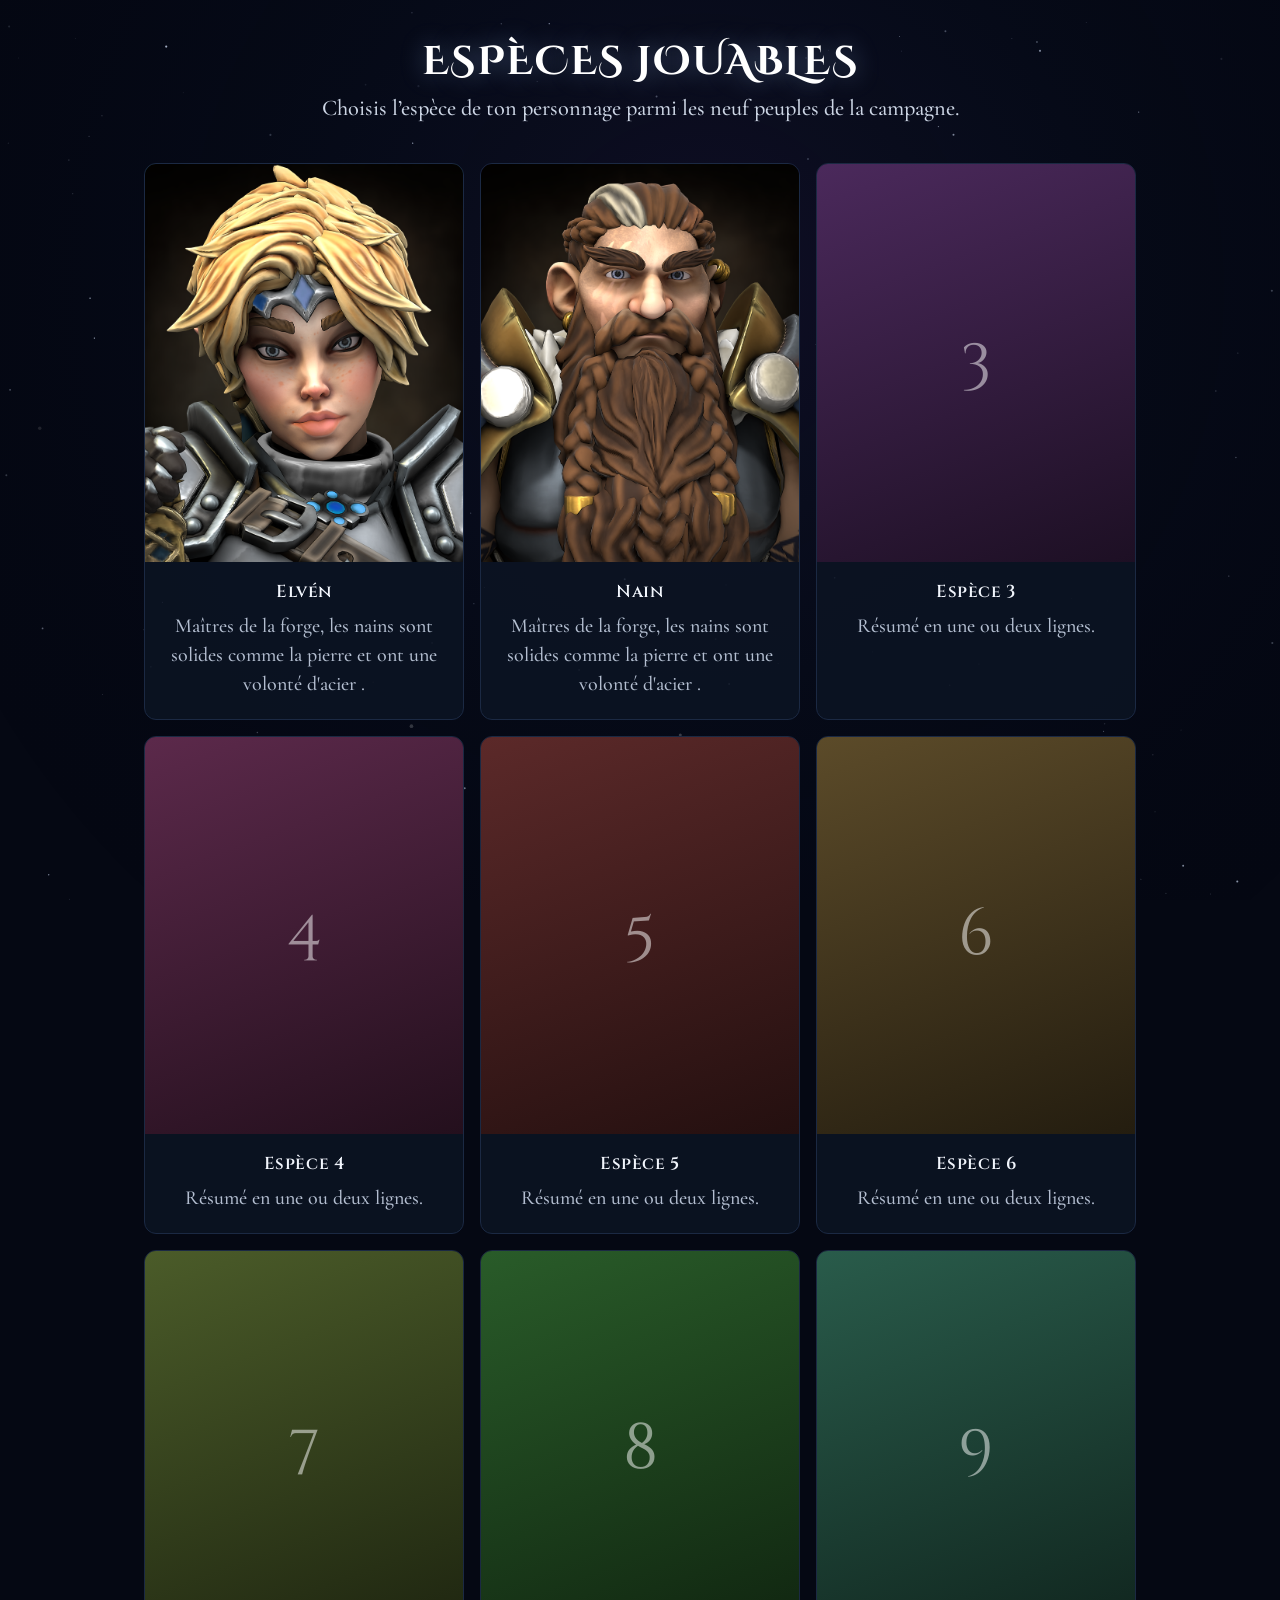
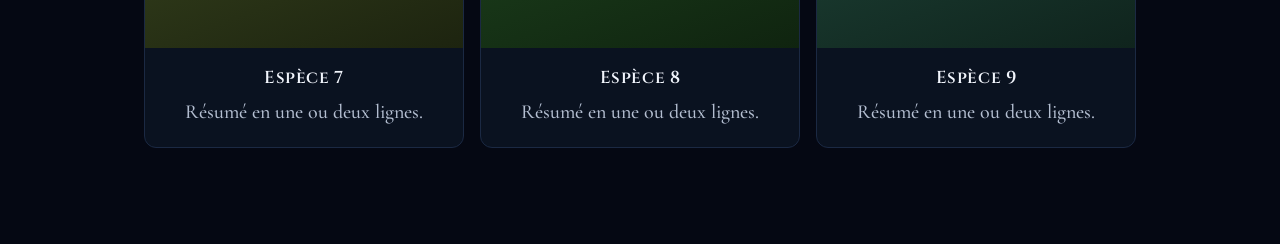
==== commit 210c8322: "Modification Index, mise en place d'une logique des js" ====
--- a/index.html
+++ b/index.html
@@ -87,554 +87,14 @@
           ],
         })),
       ];
-      /* ===== FIN DE LA ZONE À MODIFIER ===== */
-
-      // Zone de la page où tout le contenu est écrit (<div id="view"> dans index.html)
-      const view = document.getElementById("view");
-
-      // esc : protège un texte pour l'insérer dans un attribut HTML (src, alt…)
-      // en remplaçant & < > " par leurs versions sûres.
-      const esc = (s) =>
-        String(s).replace(
-          /[&<>"]/g,
-          (c) => ({ "&": "&amp;", "<": "&lt;", ">": "&gt;", '"': "&quot;" })[c],
-        );
-
-      // html : laisse le texte tel quel, donc les balises que tu écris dans tes
-      // données (<b>, <i>, <a>…) fonctionnent. À réserver à du contenu de confiance.
-      const html = (s) =>
-        String(
-          s,
-        ); /* contenu : le HTML (<b>, <i>, <a>…) est conservé tel quel */
-
-      // txt : enlève toutes les balises pour obtenir du texte simple
-      // (utilisé pour le titre de l'onglet du navigateur, les adresses, la recherche).
-      const txt = (s) =>
-        String(s).replace(
-          /<[^>]*>/g,
-          "",
-        ); /* texte sans balises (titre de l’onglet, adresses, recherche) */
-
-      // slug : transforme un nom en morceau d'adresse propre.
-      // "Clan’s Edge" devient "clan-s-edge" (minuscules, sans accents, tirets).
-      const slug = (n) =>
-        txt(n)
-          .toLowerCase()
-          .normalize("NFD")
-          .replace(/[\u0300-\u036f]/g, "")
-          .replace(/[^a-z0-9]+/g, "-")
-          .replace(/^-|-$/g, "");
-
-      // hue : donne une teinte (0 à 360) différente à chaque espèce d'après sa position.
-      // Sert de fond coloré quand l'espèce n'a pas d'image.
-      const hue = (i) => (i * 40 + 200) % 360;
-
-      // portrait : bloc image d'une espèce (carte d'accueil et infobox de la fiche).
-      // Avec une image : balise <img>. Sans image : le numéro de l'espèce sur fond coloré.
-      const portrait = (e, i) =>
-        `<div class="card-img" style="--h:${hue(i)}">${e.image ? `<img src="${esc(e.image)}" alt="${esc(txt(e.nom))}" loading="lazy">` : `<span>${i + 1}</span>`}</div>`;
-
-      // section : affiche un titre <h3> puis une liste de paragraphes "Titre. Texte".
-      // Utilisé pour les "Capacités spéciales". Si la liste est vide, ne renvoie rien.
-      const section = (t, a) =>
-        a && a.length
-          ? `<h3>${t}</h3>` +
-            a
-              .map(
-                (x) =>
-                  `<p><strong>${html(x.titre)}.</strong> ${html(x.texte)}</p>`,
-              )
-              .join("")
-          : "";
-
-      // liste : renvoie la liste à afficher selon son type.
-      //   "don"      → les dons de l'espèce, triés par niveau croissant
-      //   "heritage" → les héritages tels quels
-      //   autre      → liste vide
-      const liste = (e, k) =>
-        k === "don"
-          ? [...(e.dons || [])].sort((x, y) => x.niveau - y.niveau)
-          : k === "heritage"
-            ? e.heritages || []
-            : [];
-
-      // lien : lien cliquable vers la page de détail d'un don.
-      // Ajoute les pastilles "Legacy" et "Uncommon" si le don en a besoin.
-      const lien = (e, k, x) =>
-        `<a class="d-btn d-link" href="#/${slug(e.nom)}/${k}/${slug(x.titre)}"><span>${html(x.titre)}${x.legacy ? ` <em class="legacy">Legacy</em>` : ""}${(x.traits || []).includes("Uncommon") ? ` <em class="legacy">Uncommon</em>` : ""}</span><i aria-hidden="true"></i></a>`;
-
-      /* ---------- 2. Onglet "Héritages" ---------- */
-
-      // sousSections : tableau à deux colonnes (Héritage | Description).
-      // Chaque héritage donne une ligne : nom, pastille Legacy, source, puis les
-      // paragraphes du texte. [].concat(x.texte) accepte une chaîne OU un tableau.
-      // Sans héritage, renvoie "" (la fiche affiche alors "Aucun héritage renseigné.").
-      const sousSections = (e) =>
-        e.heritages && e.heritages.length
-          ? `<div class="tablewrap"><table class="dons herit"><thead><tr><th>Héritage</th><th>Description</th></tr></thead><tbody>` +
-            liste(e, "heritage")
-              .map(
-                (x) =>
-                  `<tr><th scope="row" class="d-name">${html(x.titre)}${x.legacy ? ` <em class="legacy">Legacy</em>` : ""}${x.source ? `<span class="h-src">${html(x.source)}</span>` : ""}</th><td class="h-txt">${[]
-                    .concat(x.texte)
-                    .map((t) => `<p>${html(t)}</p>`)
-                    .join("")}</td></tr>`,
-              )
-              .join("") +
-            `</tbody></table></div>`
-          : "";
-
-      /* ---------- 3. Onglet "Dons" : tableaux et filtres ---------- */
-
-      // norm : texte simplifié pour comparer et chercher (sans balises, minuscules,
-      // sans accents). "Écho" et "echo" deviennent identiques.
-      const norm = (t) =>
-        txt(t)
-          .toLowerCase()
-          .normalize("NFD")
-          .replace(/[\u0300-\u036f]/g, "");
-
-      // livre : nom du livre sans le numéro de page.
-      // "Player Core pg. 43" devient "Player Core".
-      const livre = (t) =>
-        String(t || "")
-          .replace(/\s+pg\..*$/, "")
-          .trim();
-
-      // F : état des filtres, mémorisé tant que la page est ouverte.
-      //   q = texte recherché | r = rareté | s = livre | p = "sans prérequis" coché
-      const F = { q: "", r: "", s: "", p: false };
-
-      // ligneDon : une ligne du tableau des dons (nom cliquable, prérequis, source).
-      // Les attributs data-… stockent des valeurs prêtes à comparer pour filtrer.
-      const ligneDon = (e, x) =>
-        `<tr class="d-row" data-n="${esc(norm(x.titre))}" data-r="${(x.traits || []).includes("Uncommon") ? "uncommon" : "common"}" data-s="${esc(norm(livre(x.source)))}" data-p="${x.prereq ? 1 : 0}"><th scope="row" class="d-name">${lien(e, "don", x)}</th><td class="d-pre">${html(x.prereq || "—")}</td><td class="d-src">${html(livre(x.source))}</td></tr>`;
-
-      // feats : construit tout l'onglet Dons.
-      //   1. la barre de filtres (recherche, rareté, livre, sans prérequis)
-      //   2. la barre de boutons (réinitialiser, tout déplier, tout replier)
-      //   3. un bloc repliable <details> par niveau, contenant son tableau
-      //   4. un message "Aucun don…" masqué tant qu'il reste des résultats
-      const feats = (e) => {
-        if (!(e.dons && e.dons.length)) return "";
-        const L = liste(e, "don"),
-          // livres : liste des livres sources sans doublon, triée (pour le menu déroulant)
-          livres = [
-            ...new Set(L.map((x) => livre(x.source)).filter(Boolean)),
-          ].sort(),
-          // niveaux : liste des niveaux présents, sans doublon
-          niveaux = [...new Set(L.map((x) => x.niveau))];
-        return (
-          `<div class="filtres" role="search"><input type="search" id="f-q" placeholder="Rechercher un don…" aria-label="Rechercher un don" autocomplete="off"><select id="f-rare" aria-label="Rareté"><option value="">Toutes raretés</option><option value="common">Common</option><option value="uncommon">Uncommon</option></select><select id="f-src" aria-label="Livre source"><option value="">Tous les livres</option>${livres.map((l) => `<option value="${esc(norm(l))}">${html(l)}</option>`).join("")}</select><label class="f-chk"><input type="checkbox" id="f-pre"> Sans prérequis</label></div>
-  <div class="f-bar"><p class="f-count" id="f-count" aria-live="polite"></p><div><button type="button" class="f-btn" id="f-reset">Réinitialiser</button><button type="button" class="f-btn" data-fold="open">Tout déplier</button><button type="button" class="f-btn" data-fold="close">Tout replier</button></div></div>` +
-          niveaux
-            .map((n) => {
-              const g = L.filter((x) => x.niveau === n);
-              return `<details class="grp" open><summary><span class="lvl">${html(n)}</span>Niveau ${html(n)}<span class="g-count">${g.length}</span></summary><div class="tablewrap"><table class="dons"><thead><tr><th>Don</th><th>Prérequis</th><th>Source</th></tr></thead><tbody>${g.map((x) => ligneDon(e, x)).join("")}</tbody></table></div></details>`;
-            })
-            .join("") +
-          `<p class="f-none" id="f-none" hidden>Aucun don ne correspond à ces filtres.</p>`
-        );
-      };
-
-      // filtrer : applique les filtres F à toutes les lignes de dons.
-      // Une ligne reste visible si elle respecte TOUS les filtres actifs.
-      // Met aussi à jour : le compteur de chaque niveau, le groupe masqué s'il est
-      // vide, le compteur total ("12 / 35 dons") et le message "Aucun don…".
-      function filtrer() {
-        const q = norm(F.q).trim();
-        let tot = 0,
-          vis = 0;
-        view.querySelectorAll(".grp").forEach((g) => {
-          let n = 0;
-          g.querySelectorAll(".d-row").forEach((r) => {
-            tot++;
-            const d = r.dataset,
-              ok =
-                (!q || d.n.includes(q)) &&
-                (!F.r || d.r === F.r) &&
-                (!F.s || d.s === F.s) &&
-                (!F.p || d.p === "0");
-            r.hidden = !ok;
-            if (ok) n++;
-          });
-          g.hidden = n === 0;
-          vis += n;
-          const c = g.querySelector(".g-count");
-          if (c) c.textContent = n;
-        });
-        const c = document.getElementById("f-count");
-        if (c)
-          c.textContent =
-            vis === tot ? tot + " dons" : vis + " / " + tot + " dons";
-        const z = document.getElementById("f-none");
-        if (z) z.hidden = vis > 0;
-      }
-
-      // initFiltres : remet dans les champs les valeurs mémorisées dans F
-      // (utile quand on revient sur l'onglet), puis lance un premier filtrage.
-      function initFiltres() {
-        const set = (id, k, v) => {
-          const el = document.getElementById(id);
-          if (el) el[k] = v;
-        };
-        set("f-q", "value", F.q);
-        set("f-rare", "value", F.r);
-        set("f-src", "value", F.s);
-        set("f-pre", "checked", F.p);
-        filtrer();
-      }
-
-      // Écouteurs des filtres. Ils sont posés une seule fois sur #view (et non sur
-      // chaque champ), car les champs sont recréés à chaque changement de page.
-      // Frappe dans la recherche : on met à jour F.q et on filtre.
-      view.addEventListener("input", (e) => {
-        if (e.target.id === "f-q") {
-          F.q = e.target.value;
-          filtrer();
-        }
-      });
-      // Changement d'un menu ou de la case : on met à jour la bonne valeur de F.
-      // Si l'élément n'est aucun des trois (return), on ne filtre pas pour rien.
-      view.addEventListener("change", (e) => {
-        const t = e.target;
-        if (t.id === "f-rare") F.r = t.value;
-        else if (t.id === "f-src") F.s = t.value;
-        else if (t.id === "f-pre") F.p = t.checked;
-        else return;
-        filtrer();
-      });
-      // Boutons : "Réinitialiser" vide tous les filtres ; "Tout déplier / replier"
-      // ouvre ou ferme tous les blocs de niveaux.
-      view.addEventListener("click", (e) => {
-        const b = e.target.closest("button");
-        if (!b) return;
-        if (b.id === "f-reset") {
-          Object.assign(F, { q: "", r: "", s: "", p: false });
-          initFiltres();
-        } else if (b.dataset.fold)
-          view
-            .querySelectorAll(".grp")
-            .forEach((g) => (g.open = b.dataset.fold === "open"));
-      });
-
-      /* ---------- 4. Les pages ---------- */
-
-      // STATS : champs de l'espèce affichés dans l'infobox, avec leur libellé.
-      // Format : [nom du champ dans les données, texte affiché]. Les champs vides
-      // sont ignorés automatiquement. Pour ajouter une ligne, ajoute une paire ici.
-      const STATS = [
-        ["pv", "Points de vie"],
-        ["taille", "Taille"],
-        ["vitesse", "Vitesse"],
-        ["bonus", "Bonus de carac."],
-        ["defauts", "Défaut de carac."],
-        ["vision", "Vision"],
-        ["langues", "Langues"],
-      ];
-
-      // accueil : page d'accueil. Titre, introduction, puis une carte par espèce
-      // (image, nom, résumé) qui mène vers la fiche.
-      function accueil() {
-        document.title = txt(TITRE);
-        view.className = "page";
-        view.innerHTML = `<header class="pagehead"><h1>${html(TITRE)}</h1><p class="tagline">${html(INTRO)}</p></header>
-  <div class="grid">${ESPECES.map((e, i) => `<a class="card" href="#/${slug(e.nom)}">${portrait(e, i)}<div class="card-body"><h3>${html(e.nom)}</h3><p>${html(e.resume)}</p></div></a>`).join("")}</div>`;
-      }
-
-      // ONGLETS : les trois onglets de la fiche [clé utilisée dans l'adresse, libellé].
-      const ONGLETS = [
-        ["presentation", "Présentation"],
-        ["heritages", "Héritages"],
-        ["dons", "Dons"],
-      ];
-
-      // descr : un élément de la description d'une espèce. Deux formes possibles :
-      //   - une simple chaîne  → un paragraphe
-      //   - { titre, texte }   → un sous-titre <h3> suivi de ses paragraphes
-      const descr = (t) =>
-        typeof t === "string"
-          ? `<p>${html(t)}</p>`
-          : `<h3>${html(t.titre)}</h3>${[]
-              .concat(t.texte)
-              .map((p) => `<p>${html(p)}</p>`)
-              .join("")}`;
-
-      // fiche : page d'une espèce. i = position de l'espèce, tab = onglet affiché.
-      function fiche(i, tab = "presentation") {
-        // e = espèce courante, p = précédente, n = suivante (on boucle aux extrémités)
-        const e = ESPECES[i],
-          p = ESPECES[(i + ESPECES.length - 1) % ESPECES.length],
-          n = ESPECES[(i + 1) % ESPECES.length];
-        // rows : lignes de l'infobox = les STATS remplies + les "infos" libres de
-        // l'espèce. Les lignes sans valeur sont retirées.
-        const rows = [
-          ...STATS.map(([k, l]) => [l, e[k]]),
-          ...(e.infos || []),
-        ].filter(([, v]) => v);
-        // panneaux : contenu de chaque onglet, calculé seulement quand on l'ouvre.
-        // C'est ici que les messages "Aucun … renseigné" s'affichent si c'est vide.
-        const panneaux = {
-          presentation: () =>
-            (e.description || []).map(descr).join("") +
-            section("Capacités spéciales", e.capacites),
-          heritages: () =>
-            sousSections(e) || "<p>Aucun héritage renseigné.</p>",
-          dons: () => feats(e) || "<p>Aucun don renseigné.</p>",
-        };
-        // nb : nombres affichés dans les pastilles des onglets
-        const nb = {
-          heritages: (e.heritages || []).length,
-          dons: (e.dons || []).length,
-        };
-        document.title = txt(e.nom + " – " + TITRE);
-        view.className = "page wide";
-        // Structure : fil d'Ariane, en-tête (nom, accroche, tags), onglets, contenu
-        // de l'onglet actif, infobox à droite, puis liens vers espèces voisines.
-        view.innerHTML = `<div class="crumbs"><a href="#/">Accueil</a><span>›</span><span>${html(e.nom)}</span></div>
-  <div class="entry-grid"><div class="col"><div class="ph"><p class="eyebrow">Espèce</p><h1>${html(e.nom)}</h1><p class="lede">${html(e.accroche)}</p><div class="tags">${(e.tags || []).map((t) => `<span class="tag">${html(t)}</span>`).join("")}</div></div>
-  <div class="body"><nav class="tabs" aria-label="Sections de la fiche">${ONGLETS.map(([k, l]) => `<a href="#/${slug(e.nom)}${k === "presentation" ? "" : "/" + k}"${k === tab ? ' aria-current="page"' : ""}>${l}${nb[k] ? `<small>${nb[k]}</small>` : ""}</a>`).join("")}</nav>
-  <div class="prose">${panneaux[tab]()}</div></div></div>
-  <aside class="infobox">${portrait(e, i)}<div class="ib-head"><span>Espèce</span><strong>${html(e.nom)}</strong></div><dl>${rows.map(([k, v]) => `<dt>${html(k)}</dt><dd>${html(v)}</dd>`).join("")}</dl></aside></div>
-  <div class="refs"><a class="chip" href="#/${slug(p.nom)}"><small>Précédente</small>${html(p.nom)}</a><a class="chip" href="#/${slug(n.nom)}"><small>Suivante</small>${html(n.nom)}</a></div>`;
-        // Les filtres n'existent que sur l'onglet Dons : on les initialise là seulement.
-        if (tab === "dons") initFiltres();
-      }
-
-      // detail : page d'un don ou d'un héritage.
-      //   i = espèce, k = "don" ou "heritage", j = position dans la liste.
-      function detail(i, k, j) {
-        // e = espèce, L = liste concernée, x = élément affiché,
-        // p / n = précédent / suivant dans la liste (on boucle aux extrémités)
-        const e = ESPECES[i],
-          L = liste(e, k),
-          x = L[j],
-          p = L[(j + L.length - 1) % L.length],
-          n = L[(j + 1) % L.length];
-        // label : petit texte au-dessus du titre ; u : adresse de la page d'un élément
-        const label = k === "don" ? "Don d’ascendance" : "Héritage",
-          u = (y) => `#/${slug(e.nom)}/${k}/${slug(y.titre)}`;
-        document.title = txt(x.titre + " – " + e.nom + " – " + TITRE);
-        view.className = "page";
-        // Les tags regroupent : niveau (dons), action, traits et "Legacy Content".
-        // Le bloc .prose affiche dans l'ordre : prérequis, champs "meta" (Frequency,
-        // Trigger…) avec leur libellé en gras, texte, puis la source en italique.
-        view.innerHTML = `<div class="crumbs"><a href="#/">Accueil</a><span>›</span><a href="#/${slug(e.nom)}">${html(e.nom)}</a><span>›</span><span>${html(x.titre)}</span></div>
-  <div class="ph"><p class="eyebrow">${label} · ${html(e.nom)}</p><h1>${html(x.titre)}</h1>${((tg) => (tg.length ? `<div class="tags">${tg.map((t) => `<span class="tag">${html(t)}</span>`).join("")}</div>` : ""))([...(k === "don" ? ["Niveau " + x.niveau] : []), ...(x.action ? [x.action] : []), ...(x.traits || []), ...(x.legacy ? ["Legacy Content"] : [])])}</div>
-  <div class="prose">${x.prereq ? `<p><strong>Prerequisites</strong> ${html(x.prereq)}</p>` : ""}${(x.meta || []).map(([a, b]) => `<p><strong>${html(a)}</strong> : ${html(b)}</p>`).join("")}${[]
-    .concat(x.texte)
-    .map((t) => `<p>${html(t)}</p>`)
-    .join(
-      "",
-    )}${x.source ? `<p><em>Source: ${html(x.source)}</em></p>` : ""}</div>
-  <div class="refs"><a class="chip" href="#/${slug(e.nom)}/${k === "don" ? "dons" : "heritages"}"><small>Retour</small>${k === "don" ? "Dons" : "Héritages"} · ${html(e.nom)}</a>${L.length > 1 ? `<a class="chip" href="${u(p)}"><small>Précédent</small>${html(p.titre)}</a><a class="chip" href="${u(n)}"><small>Suivant</small>${html(n.titre)}</a>` : ""}</div>`;
-      }
-
-      /* ---------- 5. Navigation ---------- */
-
-      // route : lit l'adresse (la partie après #) et affiche la bonne page.
-      // Exemple : "#/nain/don/clan-lore" donne q = ["nain", "don", "clan-lore"].
-      //   q[0] = espèce | q[1] = onglet ou type | q[2] = élément
-      function route() {
-        const q = location.hash
-          .replace(/^#\/?/, "")
-          .split("/")
-          .map(decodeURIComponent);
-        // i : position de l'espèce dont le slug correspond (-1 si introuvable)
-        const i = ESPECES.findIndex((e) => slug(e.nom) === q[0]);
-        // j : position de l'élément demandé dans la liste (-1 si aucun)
-        const j =
-          i >= 0
-            ? liste(ESPECES[i], q[1]).findIndex((x) => slug(x.titre) === q[2])
-            : -1;
-        // Choix de la page : élément trouvé → détail ; espèce trouvée → fiche
-        // (onglet inconnu = Présentation) ; sinon → accueil.
-        j >= 0
-          ? detail(i, q[1], j)
-          : i >= 0
-            ? fiche(
-                i,
-                ["heritages", "dons"].includes(q[1]) ? q[1] : "presentation",
-              )
-            : accueil();
-        // Remonte en haut de page à chaque changement de page.
-        scrollTo(0, 0);
-      }
-
-      // Clic sur n'importe où d'une ligne du tableau : ouvre le lien du don
-      // (sauf si on a cliqué directement sur un lien, déjà géré par le navigateur).
-      view.addEventListener("click", (e) => {
-        const r = e.target.closest(".d-row");
-        if (!r || e.target.closest("a")) return;
-        const a = r.querySelector("a");
-        if (a) a.click();
-      });
-      // Quand l'adresse change (clic sur un lien, bouton Précédent…), on réaffiche.
-      addEventListener("hashchange", route);
-      // Premier affichage au chargement de la page.
-      route();
-
-      /* ---------- 6. Décor : ciel étoilé animé ---------- */
-      // Dessine des étoiles scintillantes et quelques étoiles filantes sur le
-      // <canvas id="sky"> en arrière-plan. Purement décoratif : si tu le supprimes,
-      // le reste du site fonctionne pareil. La fonction est lancée immédiatement
-      // "(() => { ... })();" pour ne pas laisser de variables en dehors.
-      (() => {
-        const c = document.getElementById("sky"),
-          x = c.getContext("2d"),
-          // RM : vrai si l'utilisateur a demandé moins d'animations dans son système
-          RM = matchMedia("(prefers-reduced-motion: reduce)").matches;
-        let W, // largeur de la fenêtre
-          H, // hauteur de la fenêtre
-          stars = [], // étoiles fixes
-          shots = [], // étoiles filantes en cours
-          last = 0, // heure de l'image précédente
-          next = 0, // heure de la prochaine étoile filante
-          raf = 0; // identifiant de l'animation, pour pouvoir l'arrêter
-
-        // build : prépare le canvas à la taille de la fenêtre et crée les étoiles.
-        // Le nombre d'étoiles dépend de la surface (max 900). Environ 6 % sont
-        // "brillantes" (plus grosses). La résolution est doublée au maximum pour
-        // rester nette sur les écrans haute densité.
-        function build() {
-          const d = Math.min(devicePixelRatio || 1, 2);
-          W = innerWidth;
-          H = innerHeight;
-          c.width = W * d;
-          c.height = H * d;
-          x.setTransform(d, 0, 0, d, 0, 0);
-          stars = Array.from(
-            { length: Math.min(900, Math.round((W * H) / 7500)) },
-            () => {
-              const b = Math.random() < 0.06;
-              return {
-                x: Math.random() * W,
-                y: Math.random() * H,
-                r: b ? 1.5 + Math.random() * 0.8 : 0.35 + Math.random() * 0.75,
-                a: 0.3 + Math.random() * 0.6,
-                ph: Math.random() * 6.28,
-                sp: 0.5 + Math.random() * 1.5,
-                b,
-              };
-            },
-          );
-          draw(0, 0);
-        }
-
-        // draw : dessine une image complète. t = temps écoulé, dt = durée depuis
-        // l'image précédente. Ordre : effacer, halo violet/bleu en fond, étoiles
-        // (leur éclat varie avec le temps pour scintiller), puis étoiles filantes.
-        function draw(t, dt) {
-          x.clearRect(0, 0, W, H);
-          const g = x.createRadialGradient(
-            W * 0.55,
-            H * 0.32,
-            0,
-            W * 0.55,
-            H * 0.32,
-            Math.max(W, H) * 0.65,
-          );
-          g.addColorStop(0, "rgba(72,52,130,.17)");
-          g.addColorStop(0.5, "rgba(24,40,90,.07)");
-          g.addColorStop(1, "rgba(5,8,19,0)");
-          x.globalAlpha = 1;
-          x.fillStyle = g;
-          x.fillRect(0, 0, W, H);
-          for (const s of stars) {
-            // tw : facteur de scintillement (fixe à 1 si animations réduites)
-            const tw = RM
-              ? 1
-              : 0.62 + 0.38 * Math.sin((t / 1000) * s.sp + s.ph);
-            x.globalAlpha = Math.min(1, s.a * tw);
-            x.fillStyle = s.b ? "#fff" : "#d9e6ff";
-            x.beginPath();
-            x.arc(s.x, s.y, s.r, 0, 6.2832);
-            x.fill();
-          }
-          x.globalAlpha = 1;
-          // Étoiles filantes : on avance chacune, on la supprime quand sa durée de
-          // vie est finie, sinon on trace sa traînée (dégradé transparent → blanc).
-          for (let k = shots.length - 1; k >= 0; k--) {
-            const o = shots[k];
-            o.age += dt;
-            if (o.age > o.life) {
-              shots.splice(k, 1);
-              continue;
-            }
-            const hx = o.x + o.vx * o.age,
-              hy = o.y + o.vy * o.age,
-              sp = Math.hypot(o.vx, o.vy),
-              tx = hx - (o.vx / sp) * o.len,
-              ty = hy - (o.vy / sp) * o.len;
-            const lg = x.createLinearGradient(tx, ty, hx, hy);
-            lg.addColorStop(0, "rgba(255,255,255,0)");
-            lg.addColorStop(1, "#fff");
-            x.globalAlpha = Math.sin((Math.PI * o.age) / o.life);
-            x.strokeStyle = lg;
-            x.lineWidth = 1.5;
-            x.beginPath();
-            x.moveTo(tx, ty);
-            x.lineTo(hx, hy);
-            x.stroke();
-          }
-          x.globalAlpha = 1;
-        }
-
-        // loop : boucle d'animation, appelée à chaque image par le navigateur.
-        // Quand l'heure "next" est dépassée, lance une nouvelle étoile filante
-        // (angle, vitesse, position et durée au hasard) et programme la suivante
-        // dans 3,5 à 9 secondes.
-        function loop(t) {
-          const dt = Math.min(0.05, (t - last) / 1000 || 0);
-          last = t;
-          if (t > next) {
-            const a = ((28 + Math.random() * 14) * Math.PI) / 180,
-              sp = 650 + Math.random() * 350;
-            shots.push({
-              x: Math.random() * W * 0.8,
-              y: Math.random() * H * 0.45,
-              vx: Math.cos(a) * sp,
-              vy: Math.sin(a) * sp,
-              age: 0,
-              life: 0.8 + Math.random() * 0.6,
-              len: 110 + Math.random() * 90,
-            });
-            next = t + 3500 + Math.random() * 5500;
-          }
-          draw(t, dt);
-          raf = requestAnimationFrame(loop);
-        }
-
-        build();
-        // go : démarre l'animation (première étoile filante après 1,5 s)
-        const go = () => {
-          raf = requestAnimationFrame((t) => {
-            last = t;
-            next = t + 1500;
-            loop(t);
-          });
-        };
-        // Si les animations ne sont pas réduites : on lance, et on met l'animation
-        // en pause quand l'onglet est caché (pour économiser la batterie).
-        // Sinon, le ciel reste une image fixe.
-        if (!RM) {
-          go();
-          document.addEventListener("visibilitychange", () => {
-            cancelAnimationFrame(raf);
-            if (!document.hidden) go();
-          });
-        }
-        // Au redimensionnement, on reconstruit le ciel (après 200 ms de calme),
-        // mais seulement si la taille a vraiment changé : cela évite de le refaire
-        // quand la barre d'adresse d'un téléphone apparaît ou disparaît.
-        let rt;
-        addEventListener("resize", () => {
-          clearTimeout(rt);
-          rt = setTimeout(() => {
-            if (Math.abs(innerWidth - W) > 40 || innerHeight - H > 150) build();
-          }, 200);
-        });
-      })();
     </script>
+        <!-- Code -->
+    <script src="js/pages.js"></script>
+    <script src="js/outils.js"></script>
+    <script src="js/composants.js"></script>
+    <script src="js/heritages.js"></script>
+    <script src="js/dons.js"></script>
+    <script src="js/ciel.js"></script>
+    <script src="js/navigation.js"></script>
   </body>
 </html>
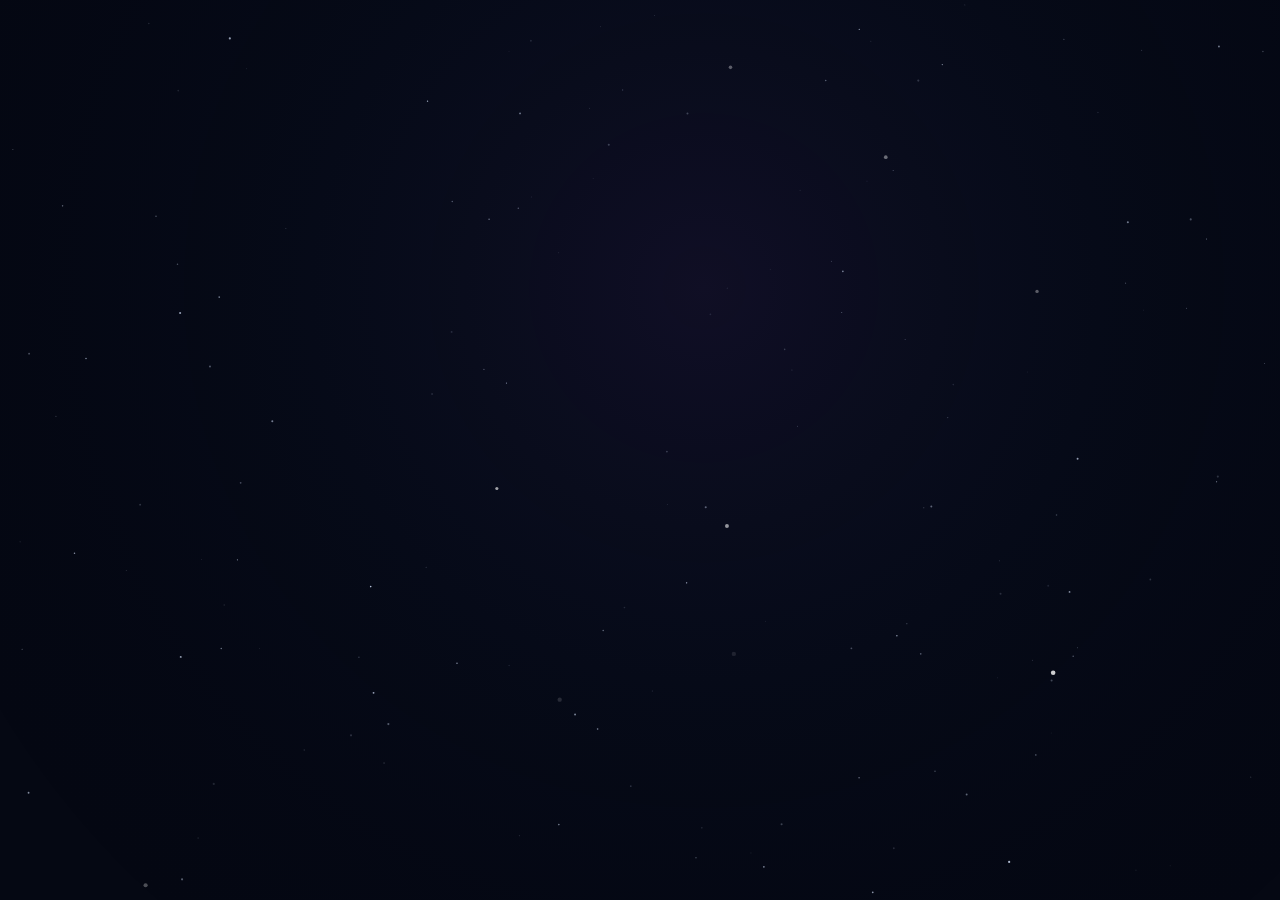
==== commit 6fc891cc: "Ajout des fichiers de texte pour les espèces." ====
--- a/index.html
+++ b/index.html
@@ -24,6 +24,24 @@
     <script src="data/nain_ancestry.js"></script>
     <script src="data/nain_dons.js"></script>
     <script src="data/nain_heritages.js"></script>
+    <script src="data/kipkin_ancestry.js"></script>
+    <script src="data/kipkin_dons.js"></script>
+    <script src="data/kipkin_heritages.js"></script>
+    <script src="data/kralei_ancestry.js"></script>
+    <script src="data/kralei_dons.js"></script>
+    <script src="data/kralei_heritages.js"></script>
+    <script src="data/halfling_ancestry.js"></script>
+    <script src="data/halfling_dons.js"></script>
+    <script src="data/halfling_heritages.js"></script>
+    <script src="data/strix_ancestry.js"></script>
+    <script src="data/strix_dons.js"></script>
+    <script src="data/strix_heritages.js"></script>
+    <script src="data/leshy_ancestry.js"></script>
+    <script src="data/leshy_dons.js"></script>
+    <script src="data/leshy_heritages.js"></script>
+    <script src="data/lizardfolk_ancestry.js"></script>
+    <script src="data/lizardfolk_dons.js"></script>
+    <script src="data/lizardfolk_heritages.js"></script>
     <script src="data/page.js"></script>
     <script>
       ELVÉN.heritages = ELVÉN_HERITAGES;
@@ -33,7 +51,30 @@
       NAIN.heritages = NAIN_HERITAGES;
       NAIN.dons = NAIN_DONS;
     </script>
+     <script>
+      KIPKIN.heritages = KIPKIN_HERITAGES;
+      KIPKIN.dons = KIPKIN_DONS;
+    </script>
     <script>
+      KRALEI.heritages = KRALEI_HERITAGES;
+      KRALEI.dons = KRALEI_DONS;
+    </script> <script>
+      HALFLING.heritages = HALFLING_HERITAGES;
+      HALFLING.dons = HALFLING_DONS;
+    </script>
+    <script>
+      STRIX.heritages = STRIX_HERITAGES;
+      STRIX.dons = STRIX_DONS;
+    </script> <script>
+      LESHY.heritages = LESHY_HERITAGES;
+      LESHY.dons = LESHY_DONS;
+    </script>
+    <script>
+      LIZARDFOLK.heritages = LIZARDFOLK_HERITAGES;
+      LIZARDFOLK.dons = LIZARDFOLK_DONS;
+    </script>
+    <script>
+      
       /* ===== MODIFIE ICI : une entrée par espèce =====
    nom, image (chemin ou lien, ex. "images/elfe.jpg"), accroche, resume (texte de la carte),
    description (paragraphes), tags (traits PF2e), pv, taille, vitesse, bonus, defauts, vision,
@@ -44,48 +85,12 @@
       const ESPECES = [
         ELVÉN,
         NAIN,
-        ...[3, 4, 5, 6, 7, 8, 9].map((n) => ({
-          nom: "Espèce " + n,
-          image: "",
-          accroche: "Une courte phrase d’ambiance",
-          resume: "Résumé en une ou deux lignes.",
-          description: [
-            "Premier paragraphe de description : apparence, culture, place dans le monde.",
-            "Deuxième paragraphe si besoin.",
-          ],
-          tags: ["Humanoïde"],
-          pv: "8",
-          taille: "M",
-          vitesse: "7,5 m",
-          bonus: "Libre, Libre",
-          defauts: "Aucun",
-          vision: "Normale",
-          langues: "Commun",
-          languesSup: "Selon l’Intelligence",
-          infos: [],
-          capacites: [
-            {
-              titre: "Capacité spéciale",
-              texte: "Description de la capacité.",
-            },
-          ],
-          heritages: [
-            { titre: "Héritage 1", texte: "Description de l’héritage." },
-            { titre: "Héritage 2", texte: "Description de l’héritage." },
-          ],
-          dons: [
-            {
-              niveau: 1,
-              titre: "Don d’ascendance",
-              texte: "Description du don.",
-            },
-            {
-              niveau: 5,
-              titre: "Don d’ascendance",
-              texte: "Description du don.",
-            },
-          ],
-        })),
+        KIPKIN,
+        KRALEI,
+        HALFLING,
+        STRIX,
+        LESHY,
+        LIZARDFOLK
       ];
     </script>
         <!-- Code -->
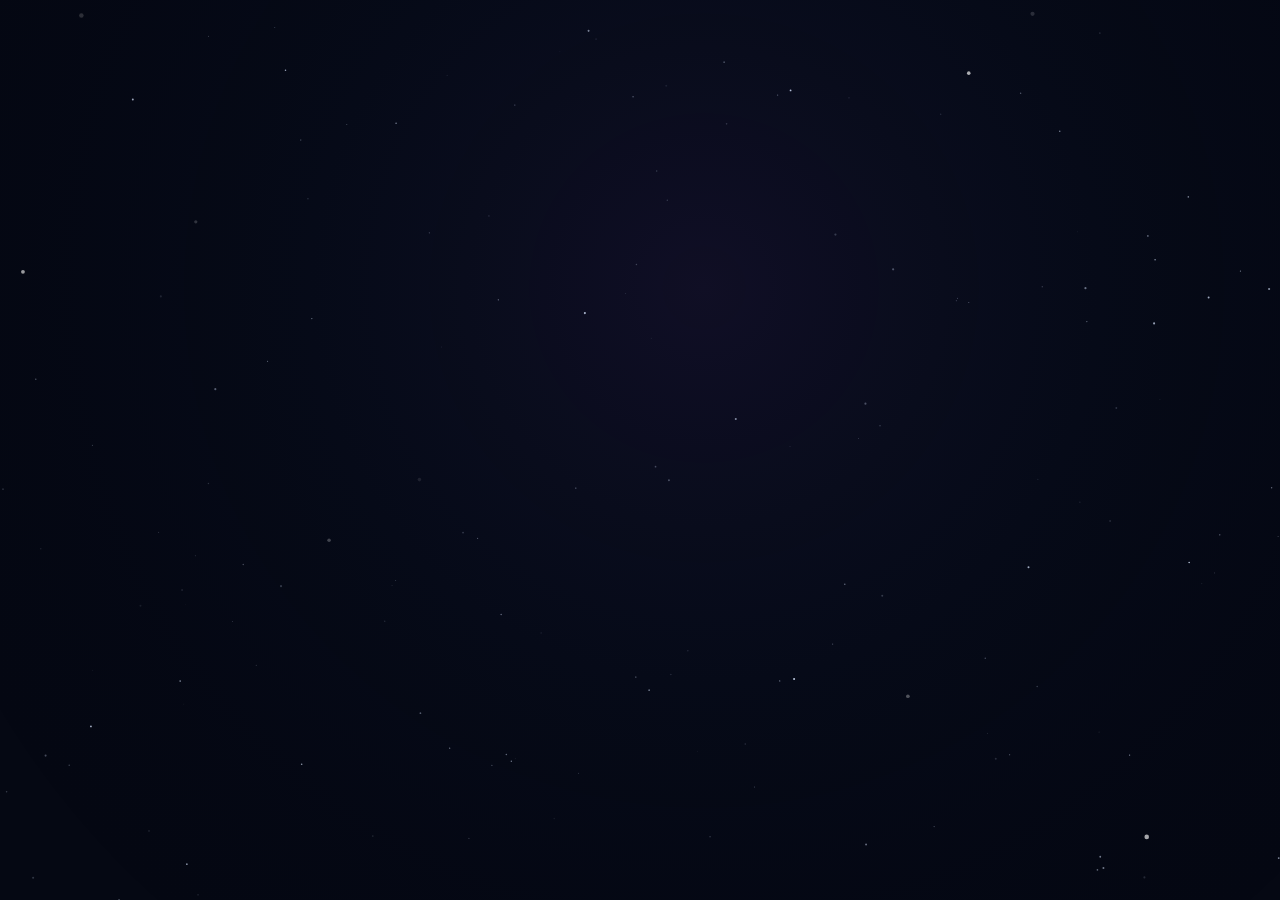
==== commit 947bf1b4: "correction strix" ====
--- a/index.html
+++ b/index.html
@@ -51,21 +51,23 @@
       NAIN.heritages = NAIN_HERITAGES;
       NAIN.dons = NAIN_DONS;
     </script>
-     <script>
+    <script>
       KIPKIN.heritages = KIPKIN_HERITAGES;
       KIPKIN.dons = KIPKIN_DONS;
     </script>
     <script>
       KRALEI.heritages = KRALEI_HERITAGES;
       KRALEI.dons = KRALEI_DONS;
-    </script> <script>
+    </script>
+    <script>
       HALFLING.heritages = HALFLING_HERITAGES;
       HALFLING.dons = HALFLING_DONS;
     </script>
     <script>
       STRIX.heritages = STRIX_HERITAGES;
       STRIX.dons = STRIX_DONS;
-    </script> <script>
+    </script>
+    <script>
       LESHY.heritages = LESHY_HERITAGES;
       LESHY.dons = LESHY_DONS;
     </script>
@@ -74,7 +76,6 @@
       LIZARDFOLK.dons = LIZARDFOLK_DONS;
     </script>
     <script>
-      
       /* ===== MODIFIE ICI : une entrée par espèce =====
    nom, image (chemin ou lien, ex. "images/elfe.jpg"), accroche, resume (texte de la carte),
    description (paragraphes), tags (traits PF2e), pv, taille, vitesse, bonus, defauts, vision,
@@ -90,10 +91,10 @@
         HALFLING,
         STRIX,
         LESHY,
-        LIZARDFOLK
+        LIZARDFOLK,
       ];
     </script>
-        <!-- Code -->
+    <!-- Code -->
     <script src="js/pages.js"></script>
     <script src="js/outils.js"></script>
     <script src="js/composants.js"></script>
